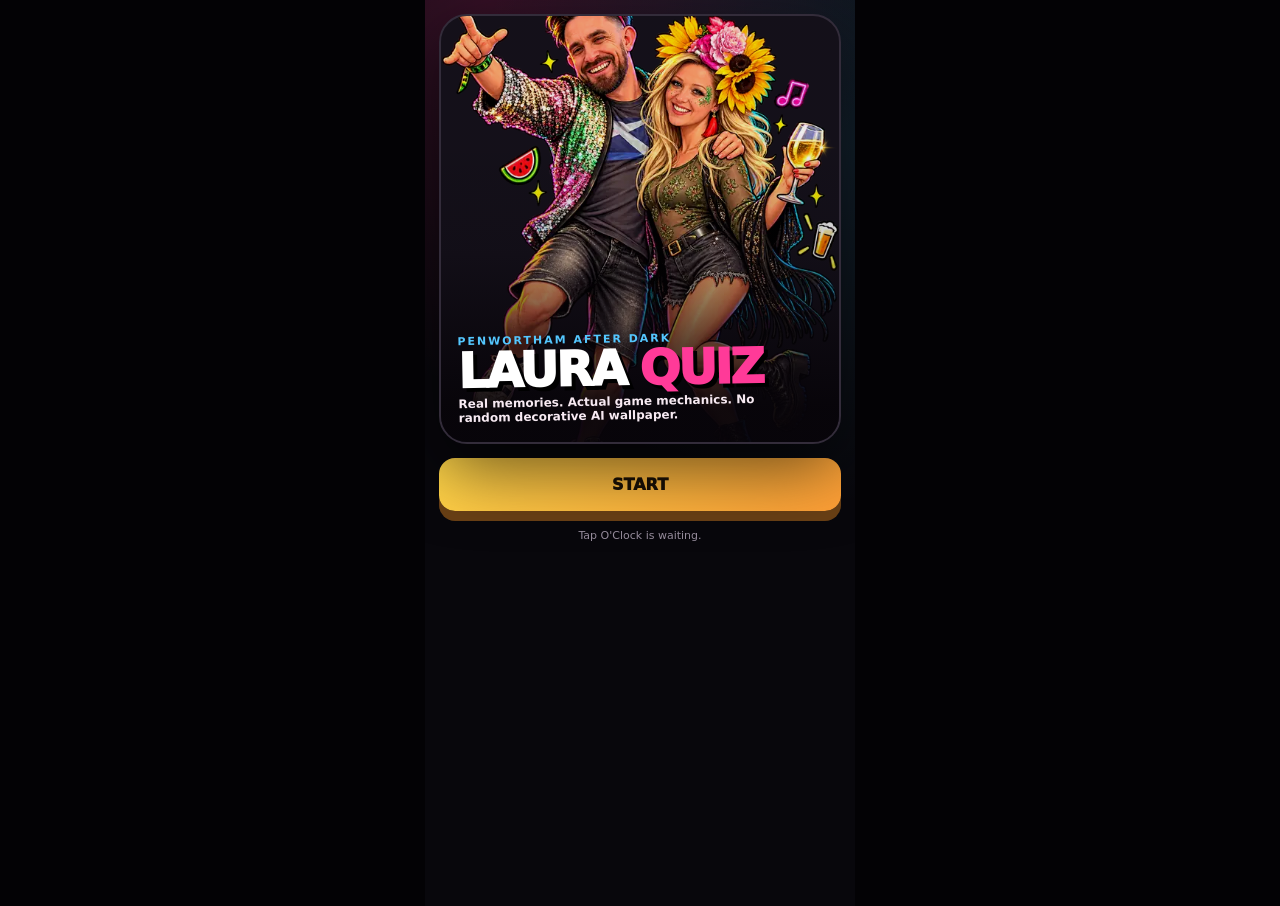
==== index.html @ 5aba4c21 "Shuffle quiz answers and align art with question content" ====
<!doctype html>
<html lang="en">
<head>
<meta charset="utf-8">
<meta name="viewport" content="width=device-width,initial-scale=1,viewport-fit=cover">
<meta name="theme-color" content="#09080d">
<title>Penwortham After Dark — Rick & Laura</title>
<script src="v5-assets.js"></script>
<script src="v7-assets.js"></script>
<script src="v8-curated.js"></script>
<style>
:root{
 --bg:#08070c;--panel:#121017;--paper:#f7e9c5;--ink:#17110f;--pink:#ff3a98;--blue:#54c7ff;
 --yellow:#ffd548;--green:#50dc7d;--purple:#9b5cff;--cream:#fff4db;--line:#342b3b;
}
*{box-sizing:border-box}html,body{margin:0;min-height:100%;background:#030205;color:white;font-family:Inter,system-ui,-apple-system,Segoe UI,Arial,sans-serif}
button,input{font:inherit}.app{width:min(100%,430px);min-height:100dvh;margin:auto;position:relative;overflow:hidden;background:
radial-gradient(circle at 15% 0,rgba(255,58,152,.18),transparent 24rem),
radial-gradient(circle at 95% 15%,rgba(84,199,255,.13),transparent 23rem),#08070c;
padding:max(14px,env(safe-area-inset-top)) 14px max(22px,env(safe-area-inset-bottom))}
.screen{display:none;min-height:calc(100dvh - 30px)}.screen.on{display:flex;flex-direction:column}
.hero{position:relative;height:430px;border-radius:28px;overflow:hidden;border:2px solid #332c3a;background:#15111b;box-shadow:0 24px 70px #0009}
.hero img{position:absolute;width:100%;height:100%;object-fit:cover;filter:saturate(1.07) contrast(1.03)}
.hero:after{content:"";position:absolute;inset:0;background:linear-gradient(180deg,rgba(0,0,0,.06) 30%,rgba(7,4,9,.2) 55%,rgba(7,4,9,.96) 92%)}
.brand{position:absolute;z-index:2;left:17px;right:17px;bottom:20px;transform:rotate(-1deg)}
.brand .small{font-weight:900;letter-spacing:.18em;font-size:11px;color:var(--blue)}
.brand h1{margin:4px 0 6px;font-size:48px;line-height:.82;letter-spacing:-.05em;text-transform:uppercase;font-weight:1000;text-shadow:4px 4px 0 #000}
.brand h1 span{color:var(--pink)}.brand p{margin:0;max-width:310px;font-weight:800;font-size:12px;color:#f7eaf2}
.primary{margin-top:14px;border:0;border-radius:16px;padding:17px 18px;background:linear-gradient(135deg,var(--yellow),#ff9f36);font-weight:1000;text-transform:uppercase;box-shadow:0 10px 0 #6a4015;color:#1a1005}
.note{text-align:center;color:#978d9d;font-size:11px;margin:18px 8px 0}
.top{display:grid;grid-template-columns:auto 1fr auto;align-items:center;gap:10px;margin-bottom:12px}
.pill{border:1px solid #3b3142;background:#141119;border-radius:999px;padding:8px 10px;font-size:11px;font-weight:900}
.score{font-weight:1000;text-align:right}.progress{height:7px;background:#201a24;border-radius:99px;overflow:hidden;margin-bottom:13px}.progress i{display:block;height:100%;background:linear-gradient(90deg,var(--pink),var(--blue));width:0;transition:.3s}
.scene{height:190px;border:2px solid #30283a;border-radius:22px;overflow:hidden;background:#15121a;box-shadow:0 17px 40px #0006}
.scene img{width:100%;height:100%;object-fit:cover;display:block}.paper{position:relative;background:var(--paper);color:var(--ink);border-radius:10px;padding:19px 17px 20px;margin:13px 4px 17px;box-shadow:6px 7px 0 #6d4e28,0 16px 35px #0007;transform:rotate(-.3deg)}
.paper:before{content:"";position:absolute;top:-8px;left:26px;width:54px;height:16px;background:#d9c38b;opacity:.9;transform:rotate(-6deg)}
.cat{font-size:13px;font-weight:1000;color:#c81e73;text-transform:uppercase;letter-spacing:.06em}.paper h2{font-size:22px;line-height:1.15;margin:7px 0 0;letter-spacing:-.02em}
.answers{display:grid;grid-template-columns:1fr 1fr;gap:9px}.answer{min-height:78px;border:2px solid #332b3b;border-radius:15px;background:#15111a;color:white;padding:11px;text-align:left;font-weight:850;line-height:1.18;box-shadow:0 8px 18px #0005}
.answer:active{transform:translateY(2px)}.answer.good{background:#123520;border-color:#58e88d}.answer.bad{background:#3d151f;border-color:#ff5e79}.feedback{display:none;margin-top:12px;border-radius:15px;padding:13px 14px;background:#14121a;border:2px solid #3c3342}.feedback.on{display:block}.feedback strong{font-size:22px;display:block}.feedback p{margin:5px 0 0;color:#d9d1dc;font-size:12px;line-height:1.4}
.next{display:none;margin-top:10px;border:0;border-radius:14px;padding:15px;background:var(--pink);color:#240012;font-weight:1000}.next.on{display:block}
.miniHead{text-align:center;margin:5px 0 12px}.miniHead .eyebrow{font-size:11px;color:var(--blue);font-weight:1000;letter-spacing:.13em}.miniHead h2{font-size:40px;line-height:.9;margin:5px 0 6px;text-transform:uppercase}.miniHead p{margin:0 auto;max-width:330px;font-size:12px;color:#c9bfcc}
.pub{position:relative;flex:1;min-height:610px;border:2px solid #302839;border-radius:24px;overflow:hidden;background:
linear-gradient(180deg,rgba(42,22,17,.2),rgba(6,5,8,.9)),radial-gradient(circle at 50% 15%,#754a24,#1a1011 48%,#08070b 80%);box-shadow:0 22px 60px #0009}
.pubArt{position:absolute;inset:0;width:100%;height:100%;object-fit:cover;opacity:.26;filter:blur(.5px) saturate(.8)}
.tapRig{position:absolute;left:20px;right:20px;top:25px;height:90px}.tapBody{position:absolute;left:calc(50% - 56px);top:0;width:112px;height:46px;border-radius:18px 18px 8px 8px;background:linear-gradient(#d7d0bf,#7c766d);box-shadow:inset 0 5px 8px #fff7,0 7px 16px #0006}.nozzle{position:absolute;left:calc(50% - 8px);top:38px;width:16px;height:55px;background:linear-gradient(90deg,#4f4b48,#b8b2aa,#4d4945);border-radius:4px}.stream{position:absolute;left:50%;top:90px;width:8px;height:0;background:linear-gradient(90deg,#f4d455,#fff2a6,#d49b24);transform:translateX(-50%);border-radius:8px;opacity:0;box-shadow:0 0 12px #ffc94caa;transition:width .08s}
.glassWrap{position:absolute;left:50%;top:150px;transform:translateX(-50%);width:190px;height:310px;filter:drop-shadow(0 20px 16px #0009)}.glass{position:absolute;inset:0 14px 0;border:4px solid #ffffffb8;border-top-width:3px;border-radius:18px 18px 35px 35px;overflow:hidden;background:linear-gradient(90deg,#ffffff08,#ffffff20 45%,#ffffff05);clip-path:polygon(3% 0,97% 0,87% 100%,13% 100%)}
.beer{position:absolute;left:0;right:0;bottom:0;height:0;background:linear-gradient(90deg,#d88911,#ffc536 50%,#d8870c);transition:height .08s linear}.beer:before{content:"";position:absolute;left:-20%;top:-8px;width:140%;height:18px;border-radius:50%;background:#ffd14b;animation:wave 1s linear infinite}.foam{position:absolute;left:0;right:0;bottom:0;height:0;background:linear-gradient(#fffef5,#f2e7c0);transition:height .12s;box-shadow:0 -4px 10px #fff8}
@keyframes wave{50%{transform:translateX(7px) scaleY(.7)}}.bubbles{position:absolute;inset:0;pointer-events:none;background-image:radial-gradient(circle,#fff9 0 1px,transparent 1.7px);background-size:17px 23px;opacity:.23;animation:rise 2s linear infinite}@keyframes rise{to{background-position:0 -46px}}
.target{position:absolute;left:17px;right:17px;bottom:31px;height:42px;border-top:3px dashed #84ff93;border-bottom:3px dashed #84ff93;opacity:.9}.targetLabel{position:absolute;right:18px;bottom:78px;background:#0c1b10;border:1px solid #74e68a;border-radius:9px;padding:5px 7px;font-size:9px;font-weight:1000}
.timer{position:absolute;top:14px;right:14px;border-radius:99px;background:#0b0910dd;border:2px solid white;padding:8px 11px;font-weight:1000;font-size:13px}.hud{position:absolute;left:16px;right:16px;bottom:16px;padding:13px;border-radius:18px;background:#0c0a10ea;border:1px solid #403547}
.meters{display:grid;grid-template-columns:1fr 1fr;gap:9px;margin-bottom:10px}.meter label{display:flex;justify-content:space-between;font-size:9px;font-weight:900;color:#bfb5c2}.bar{margin-top:4px;height:9px;border-radius:99px;background:#251f29;overflow:hidden}.bar i{height:100%;display:block;width:0;background:linear-gradient(90deg,var(--yellow),#ff9a2c)}
.pressureRow{display:grid;grid-template-columns:1fr 90px;gap:10px;align-items:center}.pressureRow input{width:100%;accent-color:var(--pink)}.hold{height:52px;border:0;border-radius:14px;background:var(--pink);font-weight:1000;color:#250012;box-shadow:0 6px 0 #8b1357;touch-action:none}.hold.down{transform:translateY(4px);box-shadow:0 2px 0 #8b1357}.miniResult{position:absolute;inset:0;background:#07060bdc;backdrop-filter:blur(5px);display:none;align-items:center;justify-content:center;padding:24px;z-index:20}.miniResult.on{display:flex}.resultCard{width:100%;border-radius:24px;background:#15121b;border:2px solid #413548;padding:24px;text-align:center;box-shadow:0 22px 70px #000}.resultCard .big{font-size:54px;font-weight:1000;color:var(--yellow);line-height:1}.resultCard h3{font-size:27px;margin:4px 0}.resultCard p{font-size:12px;color:#cbbfce;line-height:1.4}.resultCard button{width:100%;border:0;border-radius:14px;padding:15px;background:var(--green);font-weight:1000}
.end{align-items:center;justify-content:center;text-align:center}.endCard{width:100%;background:#15121a;border:2px solid #392e40;border-radius:25px;padding:27px 20px}.end img{width:190px;height:190px;object-fit:cover;border-radius:50%;border:5px solid var(--pink)}.end h2{font-size:38px;line-height:.95;margin:17px 0 7px}.end .finalScore{font-size:64px;font-weight:1000;color:var(--yellow)}

/* Mobile game layout: portrait works, landscape is the intended full game view. */
@media (orientation:landscape) and (max-height:600px){
  html,body{height:100%;overflow:hidden}
  .app{
    width:100%;
    max-width:1180px;
    height:100dvh;
    min-height:0;
    padding:max(8px,env(safe-area-inset-top)) max(12px,env(safe-area-inset-right)) max(8px,env(safe-area-inset-bottom)) max(12px,env(safe-area-inset-left));
    overflow:hidden;
  }
  .screen{min-height:0;height:100%}
  #home.on{
    display:grid;
    grid-template-columns:minmax(0,1.65fr) minmax(250px,.75fr);
    grid-template-rows:1fr auto auto;
    gap:10px 14px;
    align-items:end;
  }
  #home .hero{grid-column:1;grid-row:1/4;height:100%;min-height:0}
  #home .hero img{object-fit:contain;background:#100d13}
  #home .primary{grid-column:2;grid-row:2;margin:0}
  #home .note{grid-column:2;grid-row:3;margin:4px 6px 2px}

  #quiz.on{
    display:grid;
    grid-template-columns:minmax(0,1.12fr) minmax(330px,.88fr);
    grid-template-rows:auto 7px auto 1fr auto auto;
    gap:7px 14px;
    align-content:stretch;
  }
  #quiz .top{grid-column:1/-1;grid-row:1;margin:0}
  #quiz .progress{grid-column:1/-1;grid-row:2;margin:0}
  #quiz .scene{
    grid-column:1;grid-row:3/7;
    height:auto;min-height:0;border-radius:18px;
    display:flex;align-items:center;justify-content:center;
  }
  #quiz .scene img{object-fit:contain;background:#100d13}
  #quiz .paper{grid-column:2;grid-row:3;margin:0;padding:13px 14px 14px}
  #quiz .paper h2{font-size:clamp(17px,3.2vh,22px)}
  #quiz .cat{font-size:10px}
  #quiz .answers{grid-column:2;grid-row:4;gap:7px;align-content:start}
  #quiz .answer{min-height:48px;padding:8px 9px;font-size:12px}
  #quiz .feedback{grid-column:2;grid-row:5;margin:0;padding:9px 11px}
  #quiz .feedback strong{font-size:17px}
  #quiz .feedback p{font-size:10px;margin-top:3px}
  #quiz .next{grid-column:2;grid-row:6;margin:0;padding:10px}

  #mini.on{
    display:grid;
    grid-template-columns:minmax(190px,.42fr) minmax(0,1.58fr);
    gap:12px;
    align-items:stretch;
  }
  #mini .miniHead{
    margin:0;padding:14px 10px;
    display:flex;flex-direction:column;justify-content:center;text-align:left;
  }
  #mini .miniHead h2{font-size:clamp(28px,8vh,42px)}
  #mini .miniHead p{margin:0;max-width:none}
  #mini .pub{min-height:0;height:100%;border-radius:18px}
  #mini .pubArt{object-fit:contain;background:#100d13;opacity:.34}
  #mini .tapRig{top:10px;transform:scale(.78);transform-origin:top center}
  #mini .glassWrap{top:84px;width:132px;height:218px}
  #mini .hud{left:12px;right:12px;bottom:10px;padding:9px}
  #mini .hold{height:42px}
  #mini .timer{top:10px;right:10px;padding:6px 9px}
  #mini .targetLabel{right:8px;bottom:52px}
  #mini .miniResult{padding:14px}
  #mini .resultCard{max-width:520px;padding:16px}
  #mini .resultCard .big{font-size:42px}

  #end.on{padding:8px}
  #end .endCard{
    max-width:760px;margin:auto;
    display:grid;
    grid-template-columns:150px 1fr;
    grid-template-rows:auto auto auto auto;
    column-gap:22px;
    align-items:center;text-align:left;padding:18px 22px;
  }
  #end img{grid-column:1;grid-row:1/5;width:140px;height:140px;margin:auto}
  #end .small,#end h2,#end .finalScore,#end .note,#end .primary{grid-column:2}
  #end h2{font-size:30px;margin:5px 0}
  #end .finalScore{font-size:48px}
  #end .note{text-align:left;margin:2px 0 4px}
  #end .primary{margin-top:6px}
}
@media (orientation:portrait){
  .hero img,.scene img{object-fit:contain;background:#100d13}
}
.stream{
  background:linear-gradient(90deg,rgba(255,255,255,.16),#f4c334 18%,#ffe98a 48%,#d58b12 80%,rgba(255,255,255,.12));
  box-shadow:0 0 10px #ffc94c88,0 0 22px #ffc94c55;
  animation:pourWobble .18s ease-in-out infinite alternate;
  transform-origin:top center;
}
@keyframes pourWobble{
  from{transform:translateX(-50%) skewX(-1.4deg) scaleX(.88)}
  to{transform:translateX(-50%) skewX(1.4deg) scaleX(1.08)}
}

</style>
</head>
<body>
<div class="app">
<section id="home" class="screen on">
 <div class="hero"><img id="heroImg"><div class="brand"><div class="small">PENWORTHAM AFTER DARK</div><h1>LAURA <span>QUIZ</span></h1><p>Real memories. Actual game mechanics. No random decorative AI wallpaper.</p></div></div>
 <button class="primary" id="startBtn">Start</button>
 <div class="note">Tap O'Clock is waiting.</div>
</section>

<section id="quiz" class="screen">
 <div class="top"><span class="pill" id="qCount">1 / 5</span><div></div><span class="score" id="score">0</span></div>
 <div class="progress"><i id="progress"></i></div>
 <div class="scene"><img id="sceneImg"></div>
 <div class="paper"><div class="cat" id="cat"></div><h2 id="question"></h2></div>
 <div class="answers" id="answers"></div>
 <div class="feedback" id="feedback"><strong id="feedbackTitle"></strong><p id="feedbackText"></p></div>
 <button class="next" id="nextBtn">Next</button>
</section>

<section id="mini" class="screen">
 <div class="miniHead"><div class="eyebrow">TAP O'CLOCK</div><h2>Pour Pressure</h2><p>Set the pressure, then hold the tap. Hit the green zone without serving Dad a pint of foam.</p></div>
 <div class="pub">
  <img class="pubArt" id="pubArt">
  <div class="timer" id="timer">10.0</div>
  <div class="tapRig"><div class="tapBody"></div><div class="nozzle"></div><div class="stream" id="stream"></div></div>
  <div class="glassWrap">
   <div class="glass"><div class="target"></div><div class="beer" id="beer"><div class="bubbles"></div></div><div class="foam" id="foam"></div></div>
   <div class="targetLabel">PERFECT PINT</div>
  </div>
  <div class="hud">
   <div class="meters">
    <div class="meter"><label><span>BEER</span><span id="beerPct">0%</span></label><div class="bar"><i id="beerBar"></i></div></div>
    <div class="meter"><label><span>FOAM</span><span id="foamPct">0%</span></label><div class="bar"><i id="foamBar"></i></div></div>
   </div>
   <div class="pressureRow"><input id="pressure" type="range" min="20" max="100" value="58"><button class="hold" id="holdBtn">HOLD</button></div>
  </div>
  <div class="miniResult" id="miniResult"><div class="resultCard"><div class="big" id="miniScore">0</div><h3 id="miniTitle">Result</h3><p id="miniText"></p><button id="miniContinue">Back to the quiz</button></div></div>
 </div>
</section>

<section id="end" class="screen end">
 <div class="endCard"><img id="endImg"><div class="small">ROUND COMPLETE</div><h2>You survived Penwortham.</h2><div class="finalScore" id="finalScore">0</div><p class="note">Questions, bad decisions and Tap O'Clock.</p><button class="primary" id="again">Play again</button></div>
</section>
</div>
<script>
const A=window.V5_ASSETS||{}, B=window.V7_ASSETS||{}, BANK=window.V8_CURATED||[];
const fallback=A.couple_art||B.home_art||A.laura||A.dad||"";
const chosenIds=["v8u01","v8u03","v8u05","v8u08","v8u10","v8m01","v8m03","v8t01","v8t03","v8t06","v8f01","v8r01"];
const questions=chosenIds.map(id=>BANK.find(q=>q.id===id)).filter(Boolean);
let qi=0, score=0, locked=false, miniDone=false;
const $=id=>document.getElementById(id);
$("heroImg").src=A.couple_art||B.home_art||fallback;
$("endImg").src=A.couple_art||fallback;
$("pubArt").src=A.dad||A.denise||B.cat_food||fallback;
function show(id){document.querySelectorAll(".screen").forEach(x=>x.classList.remove("on"));$(id).classList.add("on")}
function artFor(q){
 if(q.scene==="fats") return A.fats_solo||A.fats||B.cat_fats||fallback;
 if(q.scene==="tap") return A.dad||A.denise||B.cat_food||fallback;
 if(q.scene==="festival"||q.scene==="m6") return B.cat_travel||A.couple_fest||fallback;
 if(q.cat==="MUSIC") return B.cat_music||A.couple_art||fallback;
 if(q.cat==="FOOD + DRINK") return B.cat_food||A.couple_art||fallback;
 if(q.cat==="TRAVEL") return B.cat_travel||A.couple_fest||fallback;
 if(q.cat==="WEIRD SHIT") return B.cat_random||B.cat_animals||fallback;
 if(q.cat==="HISTORY") return B.cat_history||B.cat_random||fallback;
 if(q.cat==="ANIMALS") return B.cat_animals||fallback;
 return B.q_us_scene||A.couple_art||A.couple_real||fallback;
}
function renderQuestion(){
 const q=questions[qi]; locked=false;
 $("qCount").textContent=(qi+1)+" / "+questions.length;
 $("score").textContent=score;
 $("progress").style.width=((qi/questions.length)*100)+"%";
 $("sceneImg").src=artFor(q);
 $("cat").textContent=q.cat;
 $("question").textContent=q.q;
 $("feedback").classList.remove("on"); $("nextBtn").classList.remove("on");
 const box=$("answers"); box.innerHTML="";
 const choices=q.o.map((label,i)=>({label,correct:i===q.a})).sort(()=>Math.random()-.5);
 choices.forEach(choice=>{
   const b=document.createElement("button"); b.className="answer"; b.textContent=choice.label;
   b.dataset.correct=choice.correct?"1":"0";
   b.onclick=()=>answer(b,q); box.appendChild(b);
 });
}
function answer(button,q){
 if(locked)return; locked=true;
 const ok=button.dataset.correct==="1";
 [...$("answers").children].forEach(b=>{
   if(b.dataset.correct==="1") b.classList.add("good");
   else if(b===button&&!ok) b.classList.add("bad");
 });
 if(ok) score+=1000;
 $("score").textContent=score;
 $("feedbackTitle").textContent=ok?"YES.":"ABSOLUTELY NOT.";
 $("feedbackText").textContent=q.r;
 $("feedback").classList.add("on"); $("nextBtn").classList.add("on");
}
$("nextBtn").onclick=()=>{
 if(qi===2&&!miniDone){show("mini");startPour();return}
 qi++; if(qi>=questions.length){finish();return} renderQuestion();
};
$("startBtn").onclick=()=>{qi=0;score=0;miniDone=false;show("quiz");renderQuestion()};
$("again").onclick=()=>show("home");
function finish(){ $("finalScore").textContent=score.toLocaleString(); show("end") }

let pouring=false, running=false, beer=0, foam=0, left=10, last=0, raf=0;
function startPour(){
 beer=0;foam=0;left=10;pouring=false;running=true;last=performance.now();
 $("miniResult").classList.remove("on"); updatePourUI();
 raf=requestAnimationFrame(tick);
}
function tick(t){
 if(!running)return;
 const dt=Math.min(.05,(t-last)/1000); last=t; left-=dt;
 if(pouring&&left>0){
  const p=+$("pressure").value/100;
  const flow=.10+.22*p;
  beer=Math.min(.98,beer+flow*dt);
  const foamRate=Math.max(0,p-.54)*.12 + (beer>.82?p*.018:0);
  foam=Math.min(.28,foam+foamRate*dt);
  beer=Math.max(0,beer-foamRate*dt*.18);
 }
 foam=Math.max(0,foam-dt*.004);
 updatePourUI();
 if(left<=0||beer+foam>=.985){endPour();return}
 raf=requestAnimationFrame(tick);
}
function updatePourUI(){
 const p=+$("pressure").value/100;
 $("timer").textContent=Math.max(0,left).toFixed(1);
 $("beer").style.height=(beer*100)+"%";
 $("foam").style.bottom=(beer*100)+"%"; $("foam").style.height=(foam*100)+"%";
 $("beerPct").textContent=Math.round(beer*100)+"%"; $("foamPct").textContent=Math.round(foam*100)+"%";
 $("beerBar").style.width=(beer*100)+"%"; $("foamBar").style.width=Math.min(100,foam*400)+"%";
 $("stream").style.opacity=pouring?1:0; $("stream").style.height=pouring?"165px":"0";
 $("stream").style.width=(4+p*9)+"px";
}
function press(on){
 pouring=on&&running; $("holdBtn").classList.toggle("down",pouring); updatePourUI();
}
["pointerdown","touchstart"].forEach(e=>$("holdBtn").addEventListener(e,ev=>{ev.preventDefault();press(true)},{passive:false}));
["pointerup","pointercancel","pointerleave","touchend"].forEach(e=>$("holdBtn").addEventListener(e,()=>press(false)));
function endPour(){
 running=false; pouring=false; cancelAnimationFrame(raf); updatePourUI();
 const total=beer+foam, fillErr=Math.abs(total-.93), idealFoam=.10, foamErr=Math.abs(foam-idealFoam);
 let pts=Math.max(0,Math.round(1500-(fillErr*5000)-(foamErr*3500)));
 if(total<.78) pts=Math.min(pts,450);
 score+=pts; miniDone=true;
 $("miniScore").textContent=pts.toLocaleString();
 $("miniTitle").textContent=pts>=1200?"PUB LANDLORD MATERIAL":pts>=750?"DECENT PINT":"DENISE HAS SEEN ENOUGH";
 $("miniText").textContent="Beer "+Math.round(beer*100)+"% · Foam "+Math.round(foam*100)+"%. The sweet spot is a full pint with a controlled head, not a glass of beige bathwater.";
 $("miniResult").classList.add("on");
}
$("miniContinue").onclick=()=>{qi++;show("quiz");renderQuestion()};
</script>
</body></html>
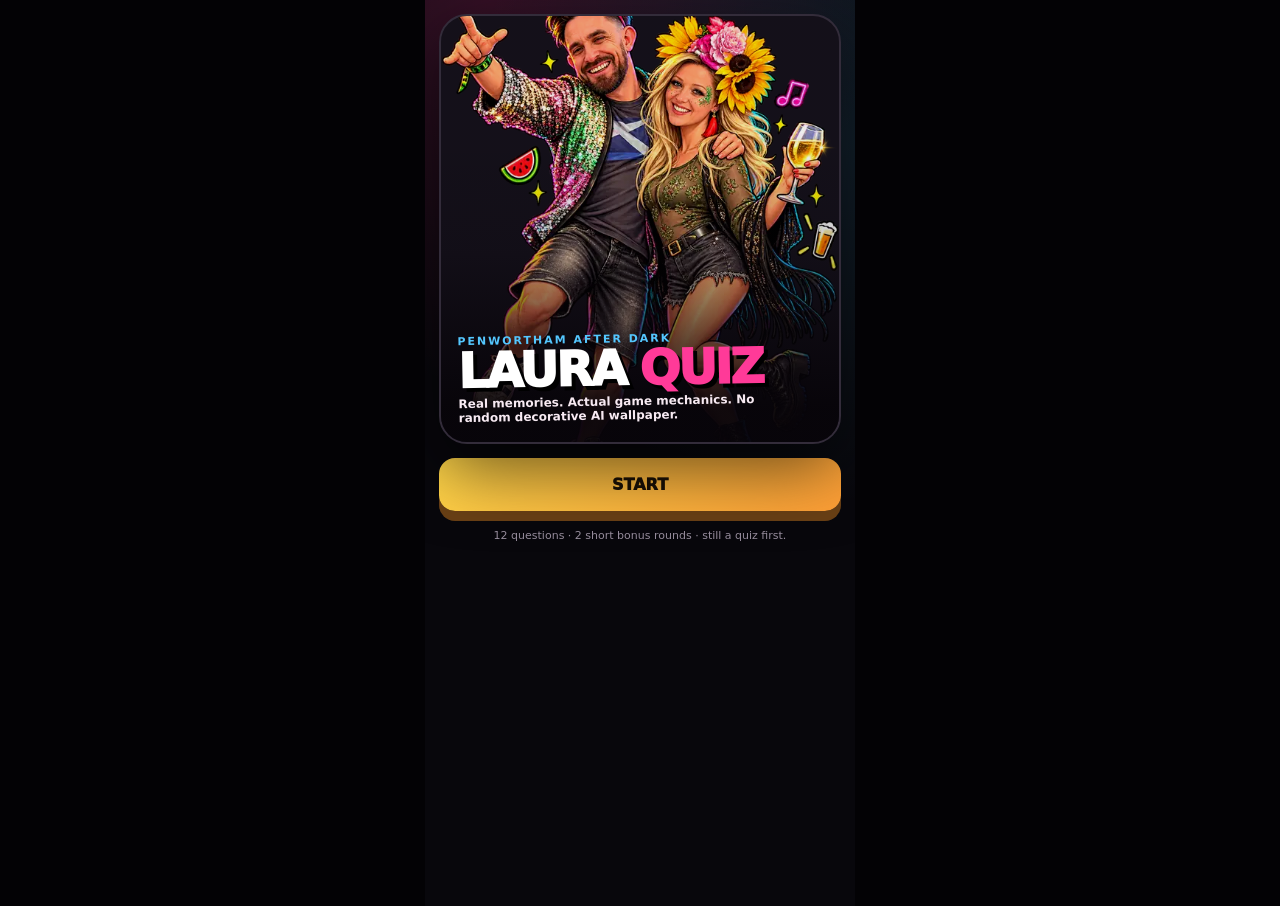
==== commit 95cb4853: "Add transcript-backed Twatting About bonus memory game" ====
--- a/index.html
+++ b/index.html
@@ -46,10 +46,10 @@
 .glassWrap{position:absolute;left:50%;top:150px;transform:translateX(-50%);width:190px;height:310px;filter:drop-shadow(0 20px 16px #0009)}.glass{position:absolute;inset:0 14px 0;border:4px solid #ffffffb8;border-top-width:3px;border-radius:18px 18px 35px 35px;overflow:hidden;background:linear-gradient(90deg,#ffffff08,#ffffff20 45%,#ffffff05);clip-path:polygon(3% 0,97% 0,87% 100%,13% 100%)}
 .beer{position:absolute;left:0;right:0;bottom:0;height:0;background:linear-gradient(90deg,#d88911,#ffc536 50%,#d8870c);transition:height .08s linear}.beer:before{content:"";position:absolute;left:-20%;top:-8px;width:140%;height:18px;border-radius:50%;background:#ffd14b;animation:wave 1s linear infinite}.foam{position:absolute;left:0;right:0;bottom:0;height:0;background:linear-gradient(#fffef5,#f2e7c0);transition:height .12s;box-shadow:0 -4px 10px #fff8}
 @keyframes wave{50%{transform:translateX(7px) scaleY(.7)}}.bubbles{position:absolute;inset:0;pointer-events:none;background-image:radial-gradient(circle,#fff9 0 1px,transparent 1.7px);background-size:17px 23px;opacity:.23;animation:rise 2s linear infinite}@keyframes rise{to{background-position:0 -46px}}
-.target{position:absolute;left:17px;right:17px;bottom:31px;height:42px;border-top:3px dashed #84ff93;border-bottom:3px dashed #84ff93;opacity:.9}.targetLabel{position:absolute;right:18px;bottom:78px;background:#0c1b10;border:1px solid #74e68a;border-radius:9px;padding:5px 7px;font-size:9px;font-weight:1000}
+.target{position:absolute;z-index:5;left:10px;right:10px;top:7%;height:9%;border-top:3px dashed #84ff93;border-bottom:3px dashed #84ff93;background:rgba(80,220,125,.08);opacity:1}.targetLabel{position:absolute;z-index:7;right:18px;top:4px;background:#0c1b10;border:1px solid #74e68a;border-radius:9px;padding:5px 7px;font-size:9px;font-weight:1000}
 .timer{position:absolute;top:14px;right:14px;border-radius:99px;background:#0b0910dd;border:2px solid white;padding:8px 11px;font-weight:1000;font-size:13px}.hud{position:absolute;left:16px;right:16px;bottom:16px;padding:13px;border-radius:18px;background:#0c0a10ea;border:1px solid #403547}
 .meters{display:grid;grid-template-columns:1fr 1fr;gap:9px;margin-bottom:10px}.meter label{display:flex;justify-content:space-between;font-size:9px;font-weight:900;color:#bfb5c2}.bar{margin-top:4px;height:9px;border-radius:99px;background:#251f29;overflow:hidden}.bar i{height:100%;display:block;width:0;background:linear-gradient(90deg,var(--yellow),#ff9a2c)}
-.pressureRow{display:grid;grid-template-columns:1fr 90px;gap:10px;align-items:center}.pressureRow input{width:100%;accent-color:var(--pink)}.hold{height:52px;border:0;border-radius:14px;background:var(--pink);font-weight:1000;color:#250012;box-shadow:0 6px 0 #8b1357;touch-action:none}.hold.down{transform:translateY(4px);box-shadow:0 2px 0 #8b1357}.miniResult{position:absolute;inset:0;background:#07060bdc;backdrop-filter:blur(5px);display:none;align-items:center;justify-content:center;padding:24px;z-index:20}.miniResult.on{display:flex}.resultCard{width:100%;border-radius:24px;background:#15121b;border:2px solid #413548;padding:24px;text-align:center;box-shadow:0 22px 70px #000}.resultCard .big{font-size:54px;font-weight:1000;color:var(--yellow);line-height:1}.resultCard h3{font-size:27px;margin:4px 0}.resultCard p{font-size:12px;color:#cbbfce;line-height:1.4}.resultCard button{width:100%;border:0;border-radius:14px;padding:15px;background:var(--green);font-weight:1000}
+.pressureRow{display:grid;grid-template-columns:1fr 128px;gap:10px;align-items:center}.pressureRow.single{grid-template-columns:1fr 138px}.pourInstruction{font-size:9px;line-height:1.25;font-weight:1000;color:#e8dfea;letter-spacing:.03em}.hold{height:52px;border:0;border-radius:14px;background:var(--pink);font-weight:1000;color:#250012;box-shadow:0 6px 0 #8b1357;touch-action:none}.hold.down{transform:translateY(4px);box-shadow:0 2px 0 #8b1357}.miniResult{position:absolute;inset:0;background:#07060bdc;backdrop-filter:blur(5px);display:none;align-items:center;justify-content:center;padding:24px;z-index:20}.miniResult.on{display:flex}.resultCard{width:100%;border-radius:24px;background:#15121b;border:2px solid #413548;padding:24px;text-align:center;box-shadow:0 22px 70px #000}.resultCard .big{font-size:54px;font-weight:1000;color:var(--yellow);line-height:1}.resultCard h3{font-size:27px;margin:4px 0}.resultCard p{font-size:12px;color:#cbbfce;line-height:1.4}.resultCard button{width:100%;border:0;border-radius:14px;padding:15px;background:var(--green);font-weight:1000}
 .end{align-items:center;justify-content:center;text-align:center}.endCard{width:100%;background:#15121a;border:2px solid #392e40;border-radius:25px;padding:27px 20px}.end img{width:190px;height:190px;object-fit:cover;border-radius:50%;border:5px solid var(--pink)}.end h2{font-size:38px;line-height:.95;margin:17px 0 7px}.end .finalScore{font-size:64px;font-weight:1000;color:var(--yellow)}
 
 /* Mobile game layout: portrait works, landscape is the intended full game view. */
@@ -155,6 +155,41 @@
   to{transform:translateX(-50%) skewX(1.4deg) scaleX(1.08)}
 }
 
+
+/* M6 survival microgame */
+.roadGame{position:relative;flex:1;min-height:610px;border:2px solid #302839;border-radius:24px;overflow:hidden;background:#101116;box-shadow:0 22px 60px #0009}.roadArt{position:absolute;inset:0;width:100%;height:100%;object-fit:cover;opacity:.18;filter:saturate(.75) contrast(1.15)}.roadSurface{position:absolute;inset:0;background:linear-gradient(90deg,transparent 32.7%,rgba(255,255,255,.25) 32.9%,rgba(255,255,255,.25) 33.4%,transparent 33.6%,transparent 66%,rgba(255,255,255,.25) 66.2%,rgba(255,255,255,.25) 66.7%,transparent 66.9%),repeating-linear-gradient(180deg,#202228 0 38px,#181a1f 38px 76px)}.roadSurface:after{content:"";position:absolute;inset:0;background:linear-gradient(90deg,#08090c 0 8%,transparent 8% 92%,#08090c 92% 100%);box-shadow:inset 0 0 55px #000}.m6Hud{position:absolute;z-index:6;left:12px;right:12px;top:10px;display:flex;justify-content:space-between;gap:8px;pointer-events:none}.m6Badge{background:#08090ddc;border:1px solid #6d6472;border-radius:999px;padding:7px 10px;font-size:11px;font-weight:1000}.m6Car,.trafficCar{position:absolute;z-index:4;left:50%;transform:translateX(-50%);border-radius:14px 14px 10px 10px;border:2px solid #ffffff9c;box-shadow:0 8px 20px #0009}.m6Car{bottom:82px;width:54px;height:78px;background:linear-gradient(180deg,#ff3a98 0 62%,#94145a 62% 100%);transition:left .12s cubic-bezier(.2,.8,.2,1)}.m6Car:before,.trafficCar:before{content:"";position:absolute;left:8px;right:8px;top:9px;height:22px;border-radius:8px 8px 4px 4px;background:linear-gradient(#bfe7ff,#39546a)}.m6Car:after,.trafficCar:after{content:"";position:absolute;left:7px;right:7px;bottom:8px;height:9px;border-radius:99px;background:#141414;box-shadow:0 -33px 0 #141414}.trafficCar{top:-90px;width:50px;height:72px;background:linear-gradient(180deg,#ffd548 0 62%,#9d7611 62% 100%)}.m6Controls{position:absolute;z-index:8;left:12px;right:12px;bottom:12px;display:grid;grid-template-columns:1fr 1fr;gap:10px}.m6Controls button{height:54px;border:0;border-radius:15px;background:#111017e8;color:#fff;border:2px solid #6e6475;font-weight:1000;letter-spacing:.08em;touch-action:manipulation}.m6Controls button:active{transform:translateY(2px);background:#241a29}.roadGame.crash{animation:roadCrash .22s linear 1}@keyframes roadCrash{25%{transform:translateX(-7px)}50%{transform:translateX(7px)}75%{transform:translateX(-4px)}}
+@media (orientation:landscape) and (max-height:600px){#m6game.on{display:grid;grid-template-columns:minmax(190px,.42fr) minmax(0,1.58fr);gap:12px;align-items:stretch}#m6game .miniHead{margin:0;padding:14px 10px;display:flex;flex-direction:column;justify-content:center;text-align:left}#m6game .miniHead h2{font-size:clamp(28px,8vh,42px)}#m6game .miniHead p{margin:0;max-width:none}#m6game .roadGame{min-height:0;height:100%;border-radius:18px}#m6game .m6Car{bottom:64px;width:44px;height:62px}#m6game .trafficCar{width:42px;height:58px}#m6game .m6Controls{bottom:8px}#m6game .m6Controls button{height:42px}}
+
+
+/* TWATTING ABOUT — one tactile, transcript-backed bonus round. */
+.twatStage{position:relative;flex:1;min-height:610px;border:2px solid #332a3b;border-radius:24px;overflow:hidden;background:
+ radial-gradient(circle at 18% 18%,rgba(255,213,72,.12),transparent 18rem),
+ linear-gradient(180deg,#2c2030 0 55%,#18131c 55% 100%);box-shadow:0 22px 60px #0009;touch-action:none;user-select:none}
+.twatStage:before{content:"";position:absolute;left:0;right:0;top:54%;height:10px;background:#624830;box-shadow:0 6px 0 #2b1d17,0 -160px 0 -5px rgba(255,255,255,.025)}
+.twatStage:after{content:"";position:absolute;left:18px;right:18px;top:88px;height:150px;border-radius:18px;background:
+ linear-gradient(90deg,rgba(255,255,255,.04),transparent 24%,rgba(255,255,255,.035) 24% 26%,transparent 26% 72%,rgba(255,255,255,.035) 72% 74%,transparent),
+ linear-gradient(#17121b,#100d13);border:1px solid #4a3a50;box-shadow:inset 0 0 30px #0009}
+.twatHud{position:absolute;z-index:12;left:12px;right:12px;top:10px;display:flex;justify-content:space-between;gap:10px;pointer-events:none}
+.twatBadge{background:#08090ddd;border:1px solid #76677c;border-radius:999px;padding:7px 10px;font-size:10px;font-weight:1000;letter-spacing:.06em;box-shadow:0 6px 16px #0008}
+.twatBag{position:absolute;z-index:7;left:50%;bottom:18px;width:145px;height:105px;transform:translateX(-50%);border-radius:18px 18px 28px 28px;background:linear-gradient(145deg,#d4a15b,#9c6932);border:3px solid #efd09a;box-shadow:inset 0 -15px 25px #6a401c88,0 18px 28px #0009;display:grid;place-items:center;text-align:center;color:#241305;font-size:12px;font-weight:1000;letter-spacing:.08em}
+.twatBag:before,.twatBag:after{content:"";position:absolute;top:-28px;width:48px;height:42px;border:7px solid #d7a965;border-bottom:0;border-radius:28px 28px 0 0}
+.twatBag:before{left:18px}.twatBag:after{right:18px}.twatBag.hot{animation:bagPulse .22s ease 1}
+@keyframes bagPulse{50%{transform:translateX(-50%) scale(1.07)}}
+.twatItem{position:absolute;z-index:9;width:76px;height:76px;border:0;background:transparent;padding:0;filter:drop-shadow(0 8px 8px #0008);touch-action:none;cursor:grab;transition:filter .15s}
+.twatItem svg{width:100%;height:100%;overflow:visible}.twatItem.dragging{z-index:30;cursor:grabbing;filter:drop-shadow(0 15px 14px #000b) brightness(1.08)}.twatItem.packed{pointer-events:none;transition:left .28s cubic-bezier(.2,.9,.25,1.2),top .28s cubic-bezier(.2,.9,.25,1.2),transform .28s,opacity .28s;opacity:0;transform:scale(.35) rotate(25deg)!important}.twatItem.wrong{animation:wrongWobble .28s linear 1}@keyframes wrongWobble{25%{transform:translateX(-8px) rotate(-7deg)}50%{transform:translateX(7px) rotate(6deg)}75%{transform:translateX(-4px) rotate(-3deg)}}
+.twatFlash{position:absolute;z-index:40;inset:0;background:rgba(6,5,8,.94);display:flex;flex-direction:column;align-items:center;justify-content:center;padding:28px;text-align:center;transition:opacity .25s}.twatFlash.hide{opacity:0;pointer-events:none}.twatFlash .remember{font-size:10px;font-weight:1000;letter-spacing:.16em;color:var(--blue);margin-bottom:12px}.chatBubble{position:relative;width:min(100%,330px);padding:18px 18px 16px;border-radius:18px 18px 6px 18px;background:#d9fdd3;color:#152214;text-align:left;box-shadow:0 16px 40px #0008;font-weight:750;line-height:1.5}.chatBubble b{font-weight:1000}.chatBubble small{display:block;margin-top:10px;color:#537052;font-weight:800}
+.twatToast{position:absolute;z-index:35;left:50%;top:58px;transform:translateX(-50%) translateY(-10px);opacity:0;pointer-events:none;background:#120d15ee;border:1px solid #685b70;border-radius:999px;padding:8px 12px;font-size:10px;font-weight:1000;white-space:nowrap;transition:.18s}.twatToast.on{opacity:1;transform:translateX(-50%) translateY(0)}
+.twatRoomLabel{position:absolute;z-index:4;left:18px;top:250px;color:#756b7a;font-size:9px;font-weight:1000;letter-spacing:.12em}
+@media (orientation:landscape) and (max-height:600px){
+ #twatgame.on{display:grid;grid-template-columns:minmax(190px,.42fr) minmax(0,1.58fr);gap:12px;align-items:stretch}
+ #twatgame .miniHead{margin:0;padding:14px 10px;display:flex;flex-direction:column;justify-content:center;text-align:left}
+ #twatgame .miniHead h2{font-size:clamp(28px,8vh,42px)}
+ #twatgame .miniHead p{margin:0;max-width:none}
+ #twatgame .twatStage{min-height:0;height:100%;border-radius:18px}
+ #twatgame .twatItem{width:62px;height:62px}
+ #twatgame .twatBag{width:120px;height:82px;bottom:10px}
+}
+
 </style>
 </head>
 <body>
@@ -162,7 +197,7 @@
 <section id="home" class="screen on">
  <div class="hero"><img id="heroImg"><div class="brand"><div class="small">PENWORTHAM AFTER DARK</div><h1>LAURA <span>QUIZ</span></h1><p>Real memories. Actual game mechanics. No random decorative AI wallpaper.</p></div></div>
  <button class="primary" id="startBtn">Start</button>
- <div class="note">Tap O'Clock is waiting.</div>
+ <div class="note">12 questions · 2 short bonus rounds · still a quiz first.</div>
 </section>
 
 <section id="quiz" class="screen">
@@ -176,36 +211,58 @@
 </section>
 
 <section id="mini" class="screen">
- <div class="miniHead"><div class="eyebrow">TAP O'CLOCK</div><h2>Pour Pressure</h2><p>Set the pressure, then hold the tap. Hit the green zone without serving Dad a pint of foam.</p></div>
+ <div class="miniHead"><div class="eyebrow">TAP O'CLOCK</div><h2>Stop The Pour</h2><p>Hold POUR to fill the pint. Release when the beer reaches the green line. That's it.</p></div>
  <div class="pub">
   <img class="pubArt" id="pubArt">
   <div class="timer" id="timer">10.0</div>
   <div class="tapRig"><div class="tapBody"></div><div class="nozzle"></div><div class="stream" id="stream"></div></div>
   <div class="glassWrap">
    <div class="glass"><div class="target"></div><div class="beer" id="beer"><div class="bubbles"></div></div><div class="foam" id="foam"></div></div>
-   <div class="targetLabel">PERFECT PINT</div>
+   <div class="targetLabel">RELEASE HERE</div>
   </div>
   <div class="hud">
    <div class="meters">
     <div class="meter"><label><span>BEER</span><span id="beerPct">0%</span></label><div class="bar"><i id="beerBar"></i></div></div>
     <div class="meter"><label><span>FOAM</span><span id="foamPct">0%</span></label><div class="bar"><i id="foamBar"></i></div></div>
    </div>
-   <div class="pressureRow"><input id="pressure" type="range" min="20" max="100" value="58"><button class="hold" id="holdBtn">HOLD</button></div>
+   <div class="pressureRow single"><div class="pourInstruction">HOLD → WATCH THE LEVEL → RELEASE IN GREEN</div><button class="hold" id="holdBtn">HOLD TO POUR</button></div>
   </div>
   <div class="miniResult" id="miniResult"><div class="resultCard"><div class="big" id="miniScore">0</div><h3 id="miniTitle">Result</h3><p id="miniText"></p><button id="miniContinue">Back to the quiz</button></div></div>
  </div>
 </section>
 
+
+
+<section id="twatgame" class="screen">
+ <div class="miniHead">
+  <div class="eyebrow">BONUS MEMORY ROUND</div>
+  <h2>Twatting About</h2>
+  <p>Actual 3 September WhatsApp list. Memorise it, then drag the four real items into the tote. No word-buttons pretending to be a game.</p>
+ </div>
+ <div class="twatStage" id="twatStage">
+  <div class="twatHud"><div class="twatBadge"><span id="twatTime">15.0</span> MINNIE'S</div><div class="twatBadge" id="twatCount">0 / 4 PACKED</div></div>
+  <div class="twatRoomLabel">THE TWATTY ERRAND ZONE</div>
+  <div class="twatFlash" id="twatFlash">
+   <div class="remember">WHATSAPP FLASHBACK — REMEMBER THIS</div>
+   <div class="chatBubble"><b>We will need bags baybeh</b><br><br>Marigolds<br>Toilet roll<br>Wooden garden brush<br>… and a clean cup for water for my hydration batty clart needs<small>3 September 2026</small></div>
+  </div>
+  <div class="twatBag" id="twatBag">TWATTY<br>SHIT</div>
+  <div class="twatToast" id="twatToast"></div>
+  <div class="miniResult" id="twatResult"><div class="resultCard"><div class="big" id="twatScore">0</div><h3 id="twatTitle">Result</h3><p id="twatText"></p><button id="twatContinue">Back to the quiz</button></div></div>
+ </div>
+</section>
+
+<section id="m6game" class="screen"><div class="miniHead"><div class="eyebrow">M6 AFTER MIDNIGHT</div><h2>Get Home</h2><p>Ten seconds. Three lanes. The traffic gets faster. Try not to let the M6 become the third person in the relationship.</p></div><div class="roadGame" id="m6Road"><img class="roadArt" id="m6Art"><div class="roadSurface"></div><div class="m6Hud"><div class="m6Badge" id="m6Time">10.0</div><div class="m6Badge" id="m6Hits">0 HITS</div></div><div class="m6Car" id="m6Car"></div><div class="m6Controls"><button id="m6Left">LEFT</button><button id="m6Right">RIGHT</button></div><div class="miniResult" id="m6Result"><div class="resultCard"><div class="big" id="m6Score">0</div><h3 id="m6Title">Result</h3><p id="m6Text"></p><button id="m6Continue">Back to the quiz</button></div></div></div></section>
 <section id="end" class="screen end">
- <div class="endCard"><img id="endImg"><div class="small">ROUND COMPLETE</div><h2>You survived Penwortham.</h2><div class="finalScore" id="finalScore">0</div><p class="note">Questions, bad decisions and Tap O'Clock.</p><button class="primary" id="again">Play again</button></div>
+ <div class="endCard"><img id="endImg"><div class="small">ROUND COMPLETE</div><h2>You survived Penwortham.</h2><div class="finalScore" id="finalScore">0</div><p class="note">The quiz stays the main event. Bonus rounds just interrupt the dignity.</p><button class="primary" id="again">Play again</button></div>
 </section>
 </div>
 <script>
 const A=window.V5_ASSETS||{}, B=window.V7_ASSETS||{}, BANK=window.V8_CURATED||[];
 const fallback=A.couple_art||B.home_art||A.laura||A.dad||"";
-const chosenIds=["v8u01","v8u03","v8u05","v8u08","v8u10","v8m01","v8m03","v8t01","v8t03","v8t06","v8f01","v8r01"];
+const chosenIds=["v8u01","v8u03","v8u06","v8u08","v8u10","v8m01","v8m06","v8t01","v8t03","v8t06","v8f01","v8r01"];
 const questions=chosenIds.map(id=>BANK.find(q=>q.id===id)).filter(Boolean);
-let qi=0, score=0, locked=false, miniDone=false;
+let qi=0, score=0, locked=false, miniDone=false, m6Done=false, twatDone=false;
 const $=id=>document.getElementById(id);
 $("heroImg").src=A.couple_art||B.home_art||fallback;
 $("endImg").src=A.couple_art||fallback;
@@ -255,60 +312,252 @@
 }
 $("nextBtn").onclick=()=>{
  if(qi===2&&!miniDone){show("mini");startPour();return}
+ if(qi===6&&!twatDone){show("twatgame");startTwat();return}
  qi++; if(qi>=questions.length){finish();return} renderQuestion();
 };
-$("startBtn").onclick=()=>{qi=0;score=0;miniDone=false;show("quiz");renderQuestion()};
+$("startBtn").onclick=()=>{qi=0;score=0;miniDone=false;m6Done=false;twatDone=false;show("quiz");renderQuestion()};
 $("again").onclick=()=>show("home");
 function finish(){ $("finalScore").textContent=score.toLocaleString(); show("end") }
 
-let pouring=false, running=false, beer=0, foam=0, left=10, last=0, raf=0;
+let pouring=false, running=false, beer=0, foam=0, left=0, last=0, raf=0, pourStarted=false;
 function startPour(){
- beer=0;foam=0;left=10;pouring=false;running=true;last=performance.now();
- $("miniResult").classList.remove("on"); updatePourUI();
+ beer=0;foam=0;pouring=false;running=true;pourStarted=false;last=performance.now();
+ $("miniResult").classList.remove("on");
+ $("timer").textContent="READY";
+ $("holdBtn").textContent="HOLD TO POUR";
+ updatePourUI();
  raf=requestAnimationFrame(tick);
 }
 function tick(t){
  if(!running)return;
- const dt=Math.min(.05,(t-last)/1000); last=t; left-=dt;
- if(pouring&&left>0){
-  const p=+$("pressure").value/100;
-  const flow=.10+.22*p;
-  beer=Math.min(.98,beer+flow*dt);
-  const foamRate=Math.max(0,p-.54)*.12 + (beer>.82?p*.018:0);
-  foam=Math.min(.28,foam+foamRate*dt);
-  beer=Math.max(0,beer-foamRate*dt*.18);
+ const dt=Math.min(.05,(t-last)/1000); last=t;
+ if(pouring){
+   beer=Math.min(1.03,beer+dt*.235);
+   foam=Math.max(0,(beer-.885)*.55);
  }
- foam=Math.max(0,foam-dt*.004);
  updatePourUI();
- if(left<=0||beer+foam>=.985){endPour();return}
+ if(beer>=1.01){ endPour(true); return; }
  raf=requestAnimationFrame(tick);
 }
 function updatePourUI(){
- const p=+$("pressure").value/100;
- $("timer").textContent=Math.max(0,left).toFixed(1);
- $("beer").style.height=(beer*100)+"%";
- $("foam").style.bottom=(beer*100)+"%"; $("foam").style.height=(foam*100)+"%";
- $("beerPct").textContent=Math.round(beer*100)+"%"; $("foamPct").textContent=Math.round(foam*100)+"%";
- $("beerBar").style.width=(beer*100)+"%"; $("foamBar").style.width=Math.min(100,foam*400)+"%";
- $("stream").style.opacity=pouring?1:0; $("stream").style.height=pouring?"165px":"0";
- $("stream").style.width=(4+p*9)+"px";
-}
-function press(on){
- pouring=on&&running; $("holdBtn").classList.toggle("down",pouring); updatePourUI();
-}
-["pointerdown","touchstart"].forEach(e=>$("holdBtn").addEventListener(e,ev=>{ev.preventDefault();press(true)},{passive:false}));
-["pointerup","pointercancel","pointerleave","touchend"].forEach(e=>$("holdBtn").addEventListener(e,()=>press(false)));
-function endPour(){
+ $("beer").style.height=(Math.min(1,beer)*100)+"%";
+ $("foam").style.bottom=(Math.min(1,beer)*100)+"%";
+ $("foam").style.height=(Math.min(.09,foam)*100)+"%";
+ $("beerPct").textContent=Math.round(Math.min(1,beer)*100)+"%";
+ $("foamPct").textContent=Math.round(Math.min(.09,foam)*100)+"%";
+ $("beerBar").style.width=(Math.min(1,beer)*100)+"%";
+ $("foamBar").style.width=Math.min(100,foam*1000)+"%";
+ $("stream").style.opacity=pouring?1:0;
+ $("stream").style.height=pouring?"165px":"0";
+ $("stream").style.width="8px";
+}
+function beginPour(ev){
+ if(ev)ev.preventDefault();
+ if(!running||pourStarted)return;
+ pourStarted=true; pouring=true;
+ $("timer").textContent="POURING";
+ $("holdBtn").textContent="RELEASE AT THE LINE";
+ $("holdBtn").classList.add("down");
+}
+function releasePour(ev){
+ if(ev)ev.preventDefault();
+ if(!running||!pourStarted||!pouring)return;
+ pouring=false; $("holdBtn").classList.remove("down");
+ endPour(false);
+}
+$("holdBtn").addEventListener("pointerdown",beginPour);
+$("holdBtn").addEventListener("pointerup",releasePour);
+$("holdBtn").addEventListener("pointercancel",releasePour);
+$("holdBtn").addEventListener("pointerleave",e=>{if(pouring)releasePour(e)});
+function endPour(spilled=false){
+ if(!running)return;
  running=false; pouring=false; cancelAnimationFrame(raf); updatePourUI();
- const total=beer+foam, fillErr=Math.abs(total-.93), idealFoam=.10, foamErr=Math.abs(foam-idealFoam);
- let pts=Math.max(0,Math.round(1500-(fillErr*5000)-(foamErr*3500)));
- if(total<.78) pts=Math.min(pts,450);
+ const target=.91;
+ const err=Math.abs(beer-target);
+ let pts=Math.max(0,Math.round(1500-err*6500));
+ if(beer<.68)pts=Math.min(pts,250);
+ if(spilled||beer>=1)pts=Math.min(pts,150);
  score+=pts; miniDone=true;
  $("miniScore").textContent=pts.toLocaleString();
- $("miniTitle").textContent=pts>=1200?"PUB LANDLORD MATERIAL":pts>=750?"DECENT PINT":"DENISE HAS SEEN ENOUGH";
- $("miniText").textContent="Beer "+Math.round(beer*100)+"% · Foam "+Math.round(foam*100)+"%. The sweet spot is a full pint with a controlled head, not a glass of beige bathwater.";
+ $("miniTitle").textContent=spilled?"OVER THE TOP":pts>=1250?"BANG ON":pts>=750?"CLOSE ENOUGH":beer<target?"SHORT PINT":"BIT GENEROUS";
+ $("miniText").textContent="You served "+Math.round(Math.min(1.05,beer)*100)+"%. The green band is the only target: hold to pour, release when the surface reaches it.";
  $("miniResult").classList.add("on");
 }
+
 $("miniContinue").onclick=()=>{qi++;show("quiz");renderQuestion()};
+
+/* TWATTING ABOUT
+   Source: 3 Sep 2026 WhatsApp list:
+   Marigolds / toilet roll / wooden garden brush / clean cup.
+   Nearby decoys are also real transcript items, but NOT from that list. */
+const TWAT_THINGS=[
+ {id:"marigolds",label:"Marigolds",ok:true,x:8,y:31,r:-11,svg:`<svg viewBox="0 0 100 100" aria-hidden="true"><path d="M30 78c-8-3-12-12-9-21l8-25c2-5 8-6 11-2l4 8 3-20c1-5 8-5 9 0l1 19 5-18c1-5 8-4 8 1l-1 19 6-14c2-5 9-2 8 3l-6 29c-2 10-8 18-18 22z" fill="#ffd548" stroke="#5d4300" stroke-width="4"/><path d="M21 75l38 4-4 15-39-7z" fill="#54c7ff" stroke="#16364a" stroke-width="4"/></svg>`},
+ {id:"roll",label:"Toilet roll",ok:true,x:72,y:29,r:9,svg:`<svg viewBox="0 0 100 100" aria-hidden="true"><ellipse cx="49" cy="34" rx="27" ry="15" fill="#fff" stroke="#bbb" stroke-width="4"/><path d="M22 34v39c0 9 54 9 54 0V34" fill="#f8f7f3" stroke="#bbb" stroke-width="4"/><ellipse cx="49" cy="34" rx="10" ry="6" fill="#bda98c"/><path d="M76 47h12v36H62v-9h14z" fill="#fff" stroke="#bbb" stroke-width="3"/></svg>`},
+ {id:"brush",label:"Wooden garden brush",ok:true,x:10,y:58,r:8,svg:`<svg viewBox="0 0 100 100" aria-hidden="true"><rect x="47" y="4" width="9" height="69" rx="4" fill="#b87a3c" stroke="#5a351c" stroke-width="3" transform="rotate(7 51 38)"/><path d="M22 69h61l-7 17H28z" fill="#9b5cff" stroke="#3b1c68" stroke-width="4"/><path d="M29 86v9M39 86v9M50 86v9M61 86v9M72 86v9" stroke="#d5b9ff" stroke-width="4" stroke-linecap="round"/></svg>`},
+ {id:"cup",label:"Clean cup",ok:true,x:74,y:56,r:-8,svg:`<svg viewBox="0 0 100 100" aria-hidden="true"><path d="M23 24h50v48c0 14-50 14-50 0z" fill="#54c7ff" stroke="#14394f" stroke-width="4"/><path d="M73 36h12c15 0 15 25 0 25H73" fill="none" stroke="#14394f" stroke-width="6"/><path d="M31 37h34" stroke="#d9f4ff" stroke-width="4" stroke-linecap="round"/></svg>`},
+ {id:"milk",label:"Milk",ok:false,x:40,y:31,r:5,svg:`<svg viewBox="0 0 100 100" aria-hidden="true"><path d="M28 25h42l9 13v50H21V38z" fill="#f8f8f2" stroke="#68727b" stroke-width="4"/><path d="M28 25l11-12h25l6 12z" fill="#54c7ff" stroke="#25475b" stroke-width="4"/><path d="M37 50h27v20H37z" fill="#54c7ff"/><path d="M41 60c7-10 13 10 20 0" fill="none" stroke="#fff" stroke-width="3"/></svg>`},
+ {id:"bacon",label:"Bacon and eggs",ok:false,x:43,y:56,r:-5,svg:`<svg viewBox="0 0 100 100" aria-hidden="true"><rect x="13" y="24" width="74" height="55" rx="10" fill="#f0c7cf" stroke="#6c3943" stroke-width="4"/><path d="M22 38c14-11 18 11 32 0s18 11 25 0M22 55c14-11 18 11 32 0s18 11 25 0M22 69c14-11 18 11 32 0s18 11 25 0" fill="none" stroke="#d94d68" stroke-width="7" stroke-linecap="round"/></svg>`},
+ {id:"rizla",label:"Green Rizla",ok:false,x:25,y:44,r:12,svg:`<svg viewBox="0 0 100 100" aria-hidden="true"><rect x="12" y="28" width="76" height="44" rx="8" fill="#2fbb63" stroke="#0c4d28" stroke-width="4"/><path d="M24 48h52" stroke="#eaffef" stroke-width="7"/><path d="M31 59h38" stroke="#d7ffe0" stroke-width="4"/></svg>`},
+ {id:"lucozade",label:"Lucozade",ok:false,x:58,y:43,r:-12,svg:`<svg viewBox="0 0 100 100" aria-hidden="true"><path d="M40 10h20v13l8 10v51c0 9-36 9-36 0V33l8-10z" fill="#ff9f36" stroke="#6b3412" stroke-width="4"/><path d="M39 9h22v10H39z" fill="#30343a"/><path d="M36 48h28v22H36z" fill="#ffd548" stroke="#6b3412" stroke-width="3"/></svg>`}
+];
+let twatRunning=false,twatLeft=15,twatFound=0,twatWrong=0,twatRaf=0,twatLast=0,twatFlashTimer=0,twatToastTimer=0;
+function twatSound(freq=440,dur=.06){
+ try{const C=window.AudioContext||window.webkitAudioContext;if(!C)return;const c=twatSound.ctx||(twatSound.ctx=new C());const o=c.createOscillator(),g=c.createGain();o.type="sine";o.frequency.value=freq;g.gain.setValueAtTime(.055,c.currentTime);g.gain.exponentialRampToValueAtTime(.001,c.currentTime+dur);o.connect(g);g.connect(c.destination);o.start();o.stop(c.currentTime+dur)}catch(e){}
+}
+function twatToast(msg){
+ clearTimeout(twatToastTimer);$("twatToast").textContent=msg;$("twatToast").classList.add("on");
+ twatToastTimer=setTimeout(()=>$("twatToast").classList.remove("on"),850);
+}
+function buildTwatItems(){
+ $("twatStage").querySelectorAll(".twatItem").forEach(x=>x.remove());
+ TWAT_THINGS.forEach(t=>{
+   const el=document.createElement("button");
+   el.className="twatItem";el.type="button";el.dataset.id=t.id;el.dataset.ok=t.ok?"1":"0";
+   el.setAttribute("aria-label",t.label);el.innerHTML=t.svg;
+   el.style.left=t.x+"%";el.style.top=t.y+"%";el.style.transform="translate(-50%,-50%) rotate("+t.r+"deg)";
+   el.dataset.homeLeft=el.style.left;el.dataset.homeTop=el.style.top;el.dataset.homeTransform=el.style.transform;
+   wireTwatDrag(el);$("twatStage").appendChild(el);
+ });
+}
+function wireTwatDrag(el){
+ let pointer=null,offX=0,offY=0;
+ el.addEventListener("pointerdown",e=>{
+   if(!twatRunning)return;e.preventDefault();pointer=e.pointerId;el.setPointerCapture(pointer);
+   const r=el.getBoundingClientRect();offX=e.clientX-r.left;offY=e.clientY-r.top;el.classList.add("dragging");
+ });
+ el.addEventListener("pointermove",e=>{
+   if(pointer!==e.pointerId||!twatRunning)return;e.preventDefault();
+   const sr=$("twatStage").getBoundingClientRect();
+   el.style.left=(e.clientX-sr.left-offX)+"px";el.style.top=(e.clientY-sr.top-offY)+"px";el.style.transform="rotate(0deg)";
+ });
+ const drop=e=>{
+   if(pointer!==e.pointerId)return;pointer=null;el.classList.remove("dragging");
+   if(!twatRunning){resetTwatItem(el);return}
+   const ir=el.getBoundingClientRect(),br=$("twatBag").getBoundingClientRect();
+   const cx=ir.left+ir.width/2,cy=ir.top+ir.height/2;
+   const inBag=cx>br.left-8&&cx<br.right+8&&cy>br.top-12&&cy<br.bottom+8;
+   if(!inBag){resetTwatItem(el);return}
+   if(el.dataset.ok==="1"){
+     twatFound++;$("twatCount").textContent=twatFound+" / 4 PACKED";
+     $("twatBag").classList.remove("hot");void $("twatBag").offsetWidth;$("twatBag").classList.add("hot");
+     twatSound(620,.08);if(navigator.vibrate)navigator.vibrate(18);
+     const sr=$("twatStage").getBoundingClientRect();
+     el.style.left=(br.left-sr.left+br.width/2-ir.width/2)+"px";
+     el.style.top=(br.top-sr.top+br.height/2-ir.height/2)+"px";el.classList.add("packed");
+     twatToast(el.getAttribute("aria-label")+" ✓");
+     if(twatFound===4)setTimeout(()=>endTwat(true),280);
+   }else{
+     twatWrong++;twatSound(150,.11);if(navigator.vibrate)navigator.vibrate([20,35,20]);
+     el.classList.add("wrong");twatToast("NOPE — not on that list");
+     setTimeout(()=>{el.classList.remove("wrong");resetTwatItem(el)},290);
+   }
+ };
+ el.addEventListener("pointerup",drop);el.addEventListener("pointercancel",drop);
+}
+function resetTwatItem(el){
+ el.style.left=el.dataset.homeLeft;el.style.top=el.dataset.homeTop;el.style.transform=el.dataset.homeTransform;
+}
+function startTwat(){
+ twatRunning=false;twatLeft=15;twatFound=0;twatWrong=0;
+ cancelAnimationFrame(twatRaf);clearTimeout(twatFlashTimer);
+ $("twatResult").classList.remove("on");$("twatFlash").classList.remove("hide");
+ $("twatTime").textContent="15.0";$("twatCount").textContent="0 / 4 PACKED";
+ buildTwatItems();
+ $("twatStage").querySelectorAll(".twatItem").forEach(x=>x.style.visibility="hidden");
+ twatFlashTimer=setTimeout(()=>{
+   $("twatFlash").classList.add("hide");
+   $("twatStage").querySelectorAll(".twatItem").forEach(x=>x.style.visibility="visible");
+   twatRunning=true;twatLast=performance.now();twatRaf=requestAnimationFrame(twatTick);
+ },2600);
+}
+function twatTick(t){
+ if(!twatRunning)return;const dt=Math.min(.05,(t-twatLast)/1000);twatLast=t;twatLeft-=dt;
+ $("twatTime").textContent=Math.max(0,twatLeft).toFixed(1);
+ if(twatLeft<=0){endTwat(false);return}
+ twatRaf=requestAnimationFrame(twatTick);
+}
+function endTwat(perfect){
+ if(!twatRunning&&twatDone)return;
+ twatRunning=false;cancelAnimationFrame(twatRaf);clearTimeout(twatFlashTimer);
+ const base=twatFound*250;
+ const timeBonus=perfect?Math.round(Math.max(0,twatLeft)*30):0;
+ const penalty=twatWrong*75;
+ const pts=Math.max(0,base+timeBonus-penalty);
+ score+=pts;twatDone=true;
+ $("twatScore").textContent=pts.toLocaleString();
+ $("twatTitle").textContent=perfect?(twatWrong===0?"TWATTY PERFECTION":"ERRANDS COMPLETE"):"MINNIE'S UP";
+ $("twatText").textContent=perfect
+  ?"Marigolds. Toilet roll. Wooden garden brush. Clean cup. You were listening. The cream cleaning sink tub remains emotionally significant."
+  :"You packed "+twatFound+" of 4. The actual list was marigolds, toilet roll, wooden garden brush and a clean cup.";
+ $("twatResult").classList.add("on");
+}
+$("twatContinue").onclick=()=>{qi++;show("quiz");renderQuestion()};
+
+
+/* M6 microgame — deliberately defined here, after the DOM, so mobile Safari actually runs it. */
+$("m6Art").src=B.cat_travel||A.couple_fest||A.couple_art||fallback;
+let m6Running=false,m6Lane=1,m6LeftTime=12,m6Hits=0,m6Last=0,m6Spawn=0,m6Raf=0,m6TouchX=null;
+function setM6Lane(n){
+ m6Lane=Math.max(0,Math.min(2,n));
+ $("m6Car").style.left=(16.67+m6Lane*33.33)+"%";
+}
+function spawnTraffic(){
+ const car=document.createElement("div");
+ car.className="trafficCar";
+ const lane=Math.floor(Math.random()*3);
+ car.dataset.lane=String(lane);car.dataset.y="-90";
+ car.style.left=(16.67+lane*33.33)+"%";
+ $("m6Road").appendChild(car);
+}
+function startM6(){
+ [...$("m6Road").querySelectorAll(".trafficCar")].forEach(x=>x.remove());
+ m6Running=true;m6Lane=1;m6LeftTime=12;m6Hits=0;m6Spawn=.6;m6Last=performance.now();
+ setM6Lane(1);$("m6Result").classList.remove("on");
+ $("m6Hits").textContent="0 HITS";$("m6Time").textContent="12.0";
+ cancelAnimationFrame(m6Raf);m6Raf=requestAnimationFrame(m6Tick);
+}
+function m6Tick(t){
+ if(!m6Running)return;
+ const dt=Math.min(.05,(t-m6Last)/1000);m6Last=t;m6LeftTime-=dt;
+ const elapsed=12-m6LeftTime;
+ m6Spawn-=dt;
+ const interval=Math.max(.52,.95-elapsed*.025);
+ if(m6Spawn<=0){spawnTraffic();m6Spawn=interval}
+ const roadH=$("m6Road").clientHeight;
+ const playerTop=roadH-160;
+ const speed=145+elapsed*12;
+ [...$("m6Road").querySelectorAll(".trafficCar")].forEach(car=>{
+   let y=Number(car.dataset.y)+speed*dt;
+   car.dataset.y=String(y);car.style.top=y+"px";
+   if(Number(car.dataset.lane)===m6Lane&&car.dataset.hit!=="1"&&y+72>playerTop&&y<playerTop+78){
+     car.dataset.hit="1";m6Hits++;$("m6Hits").textContent=m6Hits+" HITS";
+     $("m6Road").classList.remove("crash");void $("m6Road").offsetWidth;$("m6Road").classList.add("crash");
+     car.remove();return;
+   }
+   if(y>roadH+100)car.remove();
+ });
+ $("m6Time").textContent=Math.max(0,m6LeftTime).toFixed(1);
+ if(m6LeftTime<=0){endM6();return}
+ m6Raf=requestAnimationFrame(m6Tick);
+}
+function endM6(){
+ if(!m6Running)return;
+ m6Running=false;cancelAnimationFrame(m6Raf);
+ const pts=Math.max(150,1500-m6Hits*300);score+=pts;m6Done=true;
+ $("m6Score").textContent=pts.toLocaleString();
+ $("m6Title").textContent=m6Hits===0?"M6 MIRACLE":m6Hits<=2?"MADE IT HOME":"ABSOLUTE GRIDLOCK";
+ $("m6Text").textContent=m6Hits===0?"Clean run. Suspiciously competent.":m6Hits+" collision"+(m6Hits===1?"":"s")+". You still made it home.";
+ $("m6Result").classList.add("on");
+}
+$("m6Left").onclick=()=>{if(m6Running)setM6Lane(m6Lane-1)};
+$("m6Right").onclick=()=>{if(m6Running)setM6Lane(m6Lane+1)};
+$("m6Road").addEventListener("pointerdown",e=>{m6TouchX=e.clientX});
+$("m6Road").addEventListener("pointerup",e=>{
+ if(m6TouchX===null||!m6Running)return;
+ const dx=e.clientX-m6TouchX;m6TouchX=null;
+ if(Math.abs(dx)>24)setM6Lane(m6Lane+(dx>0?1:-1));
+});
+$("m6Continue").onclick=()=>{qi++;show("quiz");renderQuestion()};
+
 </script>
 </body></html>
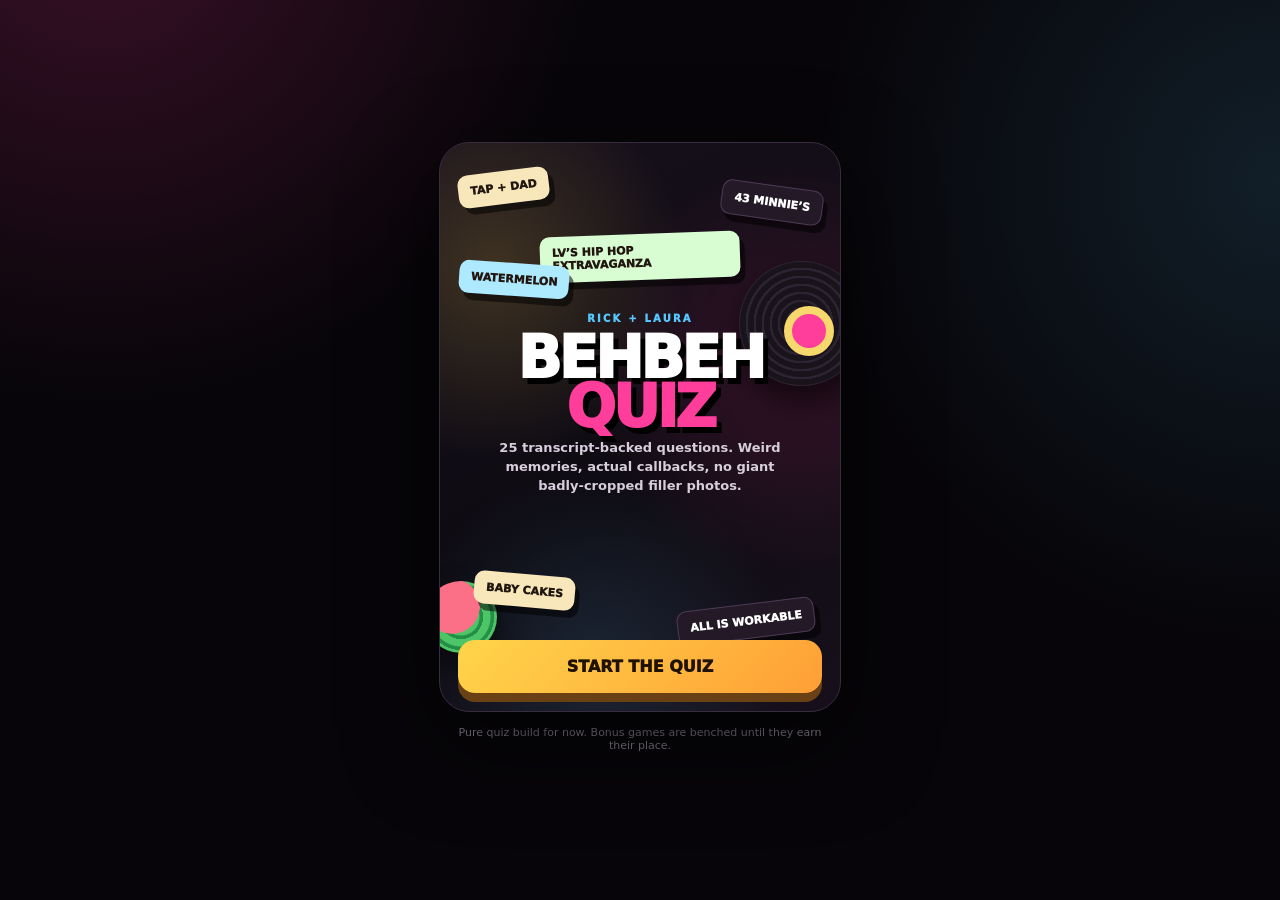
==== commit f90477a2: "Rebuild live quiz with 25 transcript questions and visual overhaul" ====
--- a/index.html
+++ b/index.html
@@ -3,561 +3,250 @@
 <head>
 <meta charset="utf-8">
 <meta name="viewport" content="width=device-width,initial-scale=1,viewport-fit=cover">
-<meta name="theme-color" content="#09080d">
-<title>Penwortham After Dark — Rick & Laura</title>
-<script src="v5-assets.js"></script>
-<script src="v7-assets.js"></script>
-<script src="v8-curated.js"></script>
+<meta name="theme-color" content="#0d0911">
+<title>Rick & Laura — Behbeh Quiz</title>
+<script src="v10-bank.js"></script>
 <style>
 :root{
- --bg:#08070c;--panel:#121017;--paper:#f7e9c5;--ink:#17110f;--pink:#ff3a98;--blue:#54c7ff;
- --yellow:#ffd548;--green:#50dc7d;--purple:#9b5cff;--cream:#fff4db;--line:#342b3b;
-}
-*{box-sizing:border-box}html,body{margin:0;min-height:100%;background:#030205;color:white;font-family:Inter,system-ui,-apple-system,Segoe UI,Arial,sans-serif}
-button,input{font:inherit}.app{width:min(100%,430px);min-height:100dvh;margin:auto;position:relative;overflow:hidden;background:
-radial-gradient(circle at 15% 0,rgba(255,58,152,.18),transparent 24rem),
-radial-gradient(circle at 95% 15%,rgba(84,199,255,.13),transparent 23rem),#08070c;
-padding:max(14px,env(safe-area-inset-top)) 14px max(22px,env(safe-area-inset-bottom))}
-.screen{display:none;min-height:calc(100dvh - 30px)}.screen.on{display:flex;flex-direction:column}
-.hero{position:relative;height:430px;border-radius:28px;overflow:hidden;border:2px solid #332c3a;background:#15111b;box-shadow:0 24px 70px #0009}
-.hero img{position:absolute;width:100%;height:100%;object-fit:cover;filter:saturate(1.07) contrast(1.03)}
-.hero:after{content:"";position:absolute;inset:0;background:linear-gradient(180deg,rgba(0,0,0,.06) 30%,rgba(7,4,9,.2) 55%,rgba(7,4,9,.96) 92%)}
-.brand{position:absolute;z-index:2;left:17px;right:17px;bottom:20px;transform:rotate(-1deg)}
-.brand .small{font-weight:900;letter-spacing:.18em;font-size:11px;color:var(--blue)}
-.brand h1{margin:4px 0 6px;font-size:48px;line-height:.82;letter-spacing:-.05em;text-transform:uppercase;font-weight:1000;text-shadow:4px 4px 0 #000}
-.brand h1 span{color:var(--pink)}.brand p{margin:0;max-width:310px;font-weight:800;font-size:12px;color:#f7eaf2}
-.primary{margin-top:14px;border:0;border-radius:16px;padding:17px 18px;background:linear-gradient(135deg,var(--yellow),#ff9f36);font-weight:1000;text-transform:uppercase;box-shadow:0 10px 0 #6a4015;color:#1a1005}
-.note{text-align:center;color:#978d9d;font-size:11px;margin:18px 8px 0}
-.top{display:grid;grid-template-columns:auto 1fr auto;align-items:center;gap:10px;margin-bottom:12px}
-.pill{border:1px solid #3b3142;background:#141119;border-radius:999px;padding:8px 10px;font-size:11px;font-weight:900}
-.score{font-weight:1000;text-align:right}.progress{height:7px;background:#201a24;border-radius:99px;overflow:hidden;margin-bottom:13px}.progress i{display:block;height:100%;background:linear-gradient(90deg,var(--pink),var(--blue));width:0;transition:.3s}
-.scene{height:190px;border:2px solid #30283a;border-radius:22px;overflow:hidden;background:#15121a;box-shadow:0 17px 40px #0006}
-.scene img{width:100%;height:100%;object-fit:cover;display:block}.paper{position:relative;background:var(--paper);color:var(--ink);border-radius:10px;padding:19px 17px 20px;margin:13px 4px 17px;box-shadow:6px 7px 0 #6d4e28,0 16px 35px #0007;transform:rotate(-.3deg)}
-.paper:before{content:"";position:absolute;top:-8px;left:26px;width:54px;height:16px;background:#d9c38b;opacity:.9;transform:rotate(-6deg)}
-.cat{font-size:13px;font-weight:1000;color:#c81e73;text-transform:uppercase;letter-spacing:.06em}.paper h2{font-size:22px;line-height:1.15;margin:7px 0 0;letter-spacing:-.02em}
-.answers{display:grid;grid-template-columns:1fr 1fr;gap:9px}.answer{min-height:78px;border:2px solid #332b3b;border-radius:15px;background:#15111a;color:white;padding:11px;text-align:left;font-weight:850;line-height:1.18;box-shadow:0 8px 18px #0005}
-.answer:active{transform:translateY(2px)}.answer.good{background:#123520;border-color:#58e88d}.answer.bad{background:#3d151f;border-color:#ff5e79}.feedback{display:none;margin-top:12px;border-radius:15px;padding:13px 14px;background:#14121a;border:2px solid #3c3342}.feedback.on{display:block}.feedback strong{font-size:22px;display:block}.feedback p{margin:5px 0 0;color:#d9d1dc;font-size:12px;line-height:1.4}
-.next{display:none;margin-top:10px;border:0;border-radius:14px;padding:15px;background:var(--pink);color:#240012;font-weight:1000}.next.on{display:block}
-.miniHead{text-align:center;margin:5px 0 12px}.miniHead .eyebrow{font-size:11px;color:var(--blue);font-weight:1000;letter-spacing:.13em}.miniHead h2{font-size:40px;line-height:.9;margin:5px 0 6px;text-transform:uppercase}.miniHead p{margin:0 auto;max-width:330px;font-size:12px;color:#c9bfcc}
-.pub{position:relative;flex:1;min-height:610px;border:2px solid #302839;border-radius:24px;overflow:hidden;background:
-linear-gradient(180deg,rgba(42,22,17,.2),rgba(6,5,8,.9)),radial-gradient(circle at 50% 15%,#754a24,#1a1011 48%,#08070b 80%);box-shadow:0 22px 60px #0009}
-.pubArt{position:absolute;inset:0;width:100%;height:100%;object-fit:cover;opacity:.26;filter:blur(.5px) saturate(.8)}
-.tapRig{position:absolute;left:20px;right:20px;top:25px;height:90px}.tapBody{position:absolute;left:calc(50% - 56px);top:0;width:112px;height:46px;border-radius:18px 18px 8px 8px;background:linear-gradient(#d7d0bf,#7c766d);box-shadow:inset 0 5px 8px #fff7,0 7px 16px #0006}.nozzle{position:absolute;left:calc(50% - 8px);top:38px;width:16px;height:55px;background:linear-gradient(90deg,#4f4b48,#b8b2aa,#4d4945);border-radius:4px}.stream{position:absolute;left:50%;top:90px;width:8px;height:0;background:linear-gradient(90deg,#f4d455,#fff2a6,#d49b24);transform:translateX(-50%);border-radius:8px;opacity:0;box-shadow:0 0 12px #ffc94caa;transition:width .08s}
-.glassWrap{position:absolute;left:50%;top:150px;transform:translateX(-50%);width:190px;height:310px;filter:drop-shadow(0 20px 16px #0009)}.glass{position:absolute;inset:0 14px 0;border:4px solid #ffffffb8;border-top-width:3px;border-radius:18px 18px 35px 35px;overflow:hidden;background:linear-gradient(90deg,#ffffff08,#ffffff20 45%,#ffffff05);clip-path:polygon(3% 0,97% 0,87% 100%,13% 100%)}
-.beer{position:absolute;left:0;right:0;bottom:0;height:0;background:linear-gradient(90deg,#d88911,#ffc536 50%,#d8870c);transition:height .08s linear}.beer:before{content:"";position:absolute;left:-20%;top:-8px;width:140%;height:18px;border-radius:50%;background:#ffd14b;animation:wave 1s linear infinite}.foam{position:absolute;left:0;right:0;bottom:0;height:0;background:linear-gradient(#fffef5,#f2e7c0);transition:height .12s;box-shadow:0 -4px 10px #fff8}
-@keyframes wave{50%{transform:translateX(7px) scaleY(.7)}}.bubbles{position:absolute;inset:0;pointer-events:none;background-image:radial-gradient(circle,#fff9 0 1px,transparent 1.7px);background-size:17px 23px;opacity:.23;animation:rise 2s linear infinite}@keyframes rise{to{background-position:0 -46px}}
-.target{position:absolute;z-index:5;left:10px;right:10px;top:7%;height:9%;border-top:3px dashed #84ff93;border-bottom:3px dashed #84ff93;background:rgba(80,220,125,.08);opacity:1}.targetLabel{position:absolute;z-index:7;right:18px;top:4px;background:#0c1b10;border:1px solid #74e68a;border-radius:9px;padding:5px 7px;font-size:9px;font-weight:1000}
-.timer{position:absolute;top:14px;right:14px;border-radius:99px;background:#0b0910dd;border:2px solid white;padding:8px 11px;font-weight:1000;font-size:13px}.hud{position:absolute;left:16px;right:16px;bottom:16px;padding:13px;border-radius:18px;background:#0c0a10ea;border:1px solid #403547}
-.meters{display:grid;grid-template-columns:1fr 1fr;gap:9px;margin-bottom:10px}.meter label{display:flex;justify-content:space-between;font-size:9px;font-weight:900;color:#bfb5c2}.bar{margin-top:4px;height:9px;border-radius:99px;background:#251f29;overflow:hidden}.bar i{height:100%;display:block;width:0;background:linear-gradient(90deg,var(--yellow),#ff9a2c)}
-.pressureRow{display:grid;grid-template-columns:1fr 128px;gap:10px;align-items:center}.pressureRow.single{grid-template-columns:1fr 138px}.pourInstruction{font-size:9px;line-height:1.25;font-weight:1000;color:#e8dfea;letter-spacing:.03em}.hold{height:52px;border:0;border-radius:14px;background:var(--pink);font-weight:1000;color:#250012;box-shadow:0 6px 0 #8b1357;touch-action:none}.hold.down{transform:translateY(4px);box-shadow:0 2px 0 #8b1357}.miniResult{position:absolute;inset:0;background:#07060bdc;backdrop-filter:blur(5px);display:none;align-items:center;justify-content:center;padding:24px;z-index:20}.miniResult.on{display:flex}.resultCard{width:100%;border-radius:24px;background:#15121b;border:2px solid #413548;padding:24px;text-align:center;box-shadow:0 22px 70px #000}.resultCard .big{font-size:54px;font-weight:1000;color:var(--yellow);line-height:1}.resultCard h3{font-size:27px;margin:4px 0}.resultCard p{font-size:12px;color:#cbbfce;line-height:1.4}.resultCard button{width:100%;border:0;border-radius:14px;padding:15px;background:var(--green);font-weight:1000}
-.end{align-items:center;justify-content:center;text-align:center}.endCard{width:100%;background:#15121a;border:2px solid #392e40;border-radius:25px;padding:27px 20px}.end img{width:190px;height:190px;object-fit:cover;border-radius:50%;border:5px solid var(--pink)}.end h2{font-size:38px;line-height:.95;margin:17px 0 7px}.end .finalScore{font-size:64px;font-weight:1000;color:var(--yellow)}
-
-/* Mobile game layout: portrait works, landscape is the intended full game view. */
+ --bg:#0c0910;--panel:#15101a;--panel2:#1d1523;--ink:#18110d;--paper:#f4dfad;
+ --pink:#ff3e9c;--blue:#57c8ff;--yellow:#ffd54a;--green:#5ee690;--lav:#aa78ff;
+ --muted:#9a8fa0;--line:#3d3045;--shadow:rgba(0,0,0,.48)
+}
+*{box-sizing:border-box}
+html,body{margin:0;min-height:100%;background:#070509;color:white;font-family:Inter,ui-sans-serif,system-ui,-apple-system,Segoe UI,Arial,sans-serif}
+button{font:inherit}
+body{background:
+ radial-gradient(circle at 8% -10%,rgba(255,62,156,.20),transparent 31rem),
+ radial-gradient(circle at 100% 20%,rgba(87,200,255,.13),transparent 29rem),
+ #070509}
+.app{width:min(100%,430px);min-height:100dvh;margin:auto;position:relative;padding:max(12px,env(safe-area-inset-top)) 14px max(18px,env(safe-area-inset-bottom))}
+.screen{display:none;min-height:calc(100dvh - 30px)}
+.screen.on{display:flex;flex-direction:column}
+button{-webkit-tap-highlight-color:transparent}
+
+.home{justify-content:center}
+.cover{
+ position:relative;min-height:570px;border:1px solid #372d3e;border-radius:30px;overflow:hidden;
+ background:linear-gradient(155deg,#17101c,#0e0b12 58%,#17101c);box-shadow:0 30px 90px #000b
+}
+.cover:before{content:"";position:absolute;inset:-80px;background:
+ radial-gradient(circle at 24% 28%,rgba(255,213,74,.18),transparent 12rem),
+ radial-gradient(circle at 78% 42%,rgba(255,62,156,.17),transparent 13rem),
+ radial-gradient(circle at 42% 82%,rgba(87,200,255,.12),transparent 12rem)}
+.coverTitle{position:absolute;z-index:5;left:22px;right:22px;top:170px;text-align:center}
+.kicker{font-size:10px;letter-spacing:.22em;font-weight:950;color:var(--blue)}
+.cover h1{margin:10px 0 8px;font-size:58px;line-height:.84;letter-spacing:-.055em;font-weight:1000;text-transform:uppercase;text-shadow:5px 6px 0 #000}
+.cover h1 span{color:var(--pink)}
+.cover p{margin:0 auto;max-width:300px;color:#d7cedb;font-size:13px;font-weight:750;line-height:1.45}
+.scrap{position:absolute;z-index:3;padding:10px 12px;border-radius:10px;background:#f8e7bb;color:#211710;font-size:11px;font-weight:1000;box-shadow:5px 7px 0 #0008;transform:rotate(var(--r))}
+.scrap.dark{background:#231927;color:white;border:1px solid #4d3b56}
+.s1{left:18px;top:28px;--r:-7deg}.s2{right:17px;top:42px;--r:8deg}.s3{left:34px;bottom:104px;--r:5deg}.s4{right:25px;bottom:72px;--r:-7deg}.s5{left:50%;top:91px;transform:translateX(-50%) rotate(-2deg);background:#d9fdd3}.s6{left:19px;top:120px;--r:4deg;background:#aeeaff}
+.vinyl{position:absolute;z-index:2;right:-24px;top:118px;width:125px;height:125px;border-radius:50%;background:repeating-radial-gradient(circle,#19131c 0 5px,#2c2430 6px 8px);box-shadow:0 18px 35px #000a}
+.vinyl:after{content:"";position:absolute;width:34px;height:34px;border-radius:50%;background:var(--pink);left:45px;top:45px;border:8px solid #f6d86c}
+.melon{position:absolute;z-index:2;width:72px;height:72px;border-radius:50%;left:-15px;bottom:58px;background:radial-gradient(circle at 38% 35%,#fb7087 0 42%,#fff0 43%),repeating-radial-gradient(circle,#4dc567 0 7px,#238f47 8px 11px);box-shadow:0 14px 28px #0009}
+.start{position:absolute;z-index:7;left:18px;right:18px;bottom:18px;border:0;border-radius:17px;padding:17px 18px;background:linear-gradient(135deg,var(--yellow),#ff9f36);color:#201203;font-weight:1000;text-transform:uppercase;box-shadow:0 9px 0 #6a4015}
+.start:active{transform:translateY(4px);box-shadow:0 5px 0 #6a4015}
+.homeNote{text-align:center;margin:14px 6px 0;color:#8f8594;font-size:11px}
+
+.top{display:grid;grid-template-columns:auto 1fr auto;gap:10px;align-items:center;margin-bottom:10px}
+.badge{border:1px solid #43364b;background:#151019;border-radius:999px;padding:8px 10px;font-size:11px;font-weight:950}
+.score{font-weight:1000;font-size:18px;text-align:right}
+.progress{height:7px;border-radius:99px;background:#211923;overflow:hidden;margin-bottom:12px}
+.progress i{height:100%;display:block;width:0;background:linear-gradient(90deg,var(--pink),var(--blue));transition:width .28s}
+
+.memoryScene{
+ position:relative;height:132px;border:1px solid #3e3147;border-radius:22px;overflow:hidden;
+ background:linear-gradient(155deg,#19131e,#100d14);box-shadow:0 14px 35px #0008;margin-bottom:12px
+}
+.memoryScene:after{content:"";position:absolute;inset:0;pointer-events:none;background:linear-gradient(180deg,transparent,rgba(0,0,0,.10))}
+.memDate{position:absolute;z-index:4;left:12px;top:10px;font-size:9px;letter-spacing:.13em;font-weight:1000;color:#b6aabc;background:#0b0810c7;border:1px solid #403546;border-radius:999px;padding:6px 8px}
+.memLabel{position:absolute;z-index:4;left:13px;bottom:11px;font-size:21px;font-weight:1000;letter-spacing:-.03em;text-shadow:2px 3px 0 #000}
+.memSub{position:absolute;z-index:4;right:12px;bottom:12px;max-width:155px;text-align:right;color:#d6cbd9;font-size:9px;line-height:1.25;font-weight:900;text-transform:uppercase;letter-spacing:.05em}
+.memBubble{position:absolute;left:46px;right:18px;top:26px;padding:13px 15px;border-radius:18px 18px 5px 18px;background:#d9fdd3;color:#172017;font-weight:800;font-size:13px;line-height:1.32;box-shadow:0 9px 25px #0008;transform:rotate(-1deg)}
+.memBubble small{display:block;margin-bottom:4px;color:#4c6e4a;font-size:9px;font-weight:1000}
+.disc{position:absolute;right:18px;top:-8px;width:116px;height:116px;border-radius:50%;background:repeating-radial-gradient(circle,#111 0 5px,#302736 6px 8px);box-shadow:0 15px 30px #0008}
+.disc:after{content:"";position:absolute;inset:41px;border-radius:50%;background:var(--pink);border:7px solid #f3cc55}
+.wave{position:absolute;left:17px;right:122px;top:38px;height:40px;background:repeating-linear-gradient(90deg,var(--blue) 0 3px,transparent 3px 8px);clip-path:polygon(0 48%,5% 35%,10% 66%,15% 20%,20% 78%,25% 42%,30% 56%,35% 15%,40% 86%,45% 37%,50% 64%,55% 24%,60% 76%,65% 40%,70% 58%,75% 28%,80% 71%,85% 43%,90% 54%,95% 37%,100% 49%,100% 58%,0 58%)}
+.bootShape{position:absolute;right:24px;top:37px;width:140px;height:68px;background:#382f3f;border:4px solid #65566d;border-radius:13px 13px 25px 25px;transform:skewX(-7deg)}
+.bootShape:before{content:"";position:absolute;left:13px;right:13px;top:-22px;height:29px;background:#211b26;border:4px solid #65566d;border-bottom:0;border-radius:18px 18px 0 0}
+.miniMelon{position:absolute;width:35px;height:35px;border-radius:50%;background:radial-gradient(circle,#f05b7b 0 48%,#38b85e 50%);border:3px solid #167139;z-index:3}
+.mm1{right:96px;top:26px}.mm2{right:61px;top:17px}.mm3{right:34px;top:35px}
+.pubSign{position:absolute;right:19px;top:24px;width:145px;height:76px;background:#1e5c43;border:5px solid #c39b58;border-radius:12px;box-shadow:0 10px 25px #0009;display:grid;place-items:center;text-align:center;font-size:14px;font-weight:1000;color:#ffe7ab;transform:rotate(2deg)}
+.pubSign:before,.pubSign:after{content:"";position:absolute;top:-19px;width:4px;height:20px;background:#b38a50}.pubSign:before{left:25px}.pubSign:after{right:25px}
+.ticket{position:absolute;right:20px;top:25px;width:170px;height:82px;background:#f6e8b8;color:#22160d;clip-path:polygon(0 0,92% 0,100% 50%,92% 100%,0 100%,6% 50%);padding:15px 23px;transform:rotate(-3deg);box-shadow:0 13px 30px #0009}
+.ticket b{font-size:25px}.ticket small{display:block;font-size:9px;font-weight:900;margin-top:4px}
+.barberPole{position:absolute;right:54px;top:13px;width:44px;height:106px;border-radius:24px;background:repeating-linear-gradient(145deg,#fff 0 13px,#ff4c6f 14px 26px,#fff 27px 39px,#5dc9ff 40px 52px);border:5px solid #d8d7df;box-shadow:0 10px 28px #0009}
+.tent{position:absolute;right:22px;bottom:10px;width:170px;height:95px;background:#a56cff;clip-path:polygon(50% 0,100% 100%,0 100%);filter:drop-shadow(0 12px 16px #0008)}
+.tent:after{content:"";position:absolute;left:50%;top:26px;width:3px;height:69px;background:#3f275f}
+.tape{position:absolute;right:80px;top:49px;width:75px;height:15px;background:var(--yellow);transform:rotate(-18deg);box-shadow:0 5px 10px #0007}
+.bus{position:absolute;top:42px;width:115px;height:55px;border-radius:12px;background:#ff3e9c;border:3px solid #ff9bcc;box-shadow:0 10px 20px #0008}
+.bus:before{content:"";position:absolute;left:12px;right:12px;top:9px;height:19px;background:repeating-linear-gradient(90deg,#c9edff 0 17px,#243442 18px 21px)}
+.bus:after{content:"●   ●";position:absolute;left:19px;bottom:-14px;color:#111;font-size:24px;letter-spacing:31px}
+.bus.one{left:14px}.bus.two{right:14px;background:#676270;border-color:#a19aa9}
+.arrow{position:absolute;left:50%;top:56px;transform:translateX(-50%);font-size:26px;font-weight:1000;color:var(--yellow)}
+.sun{position:absolute;right:28px;top:15px;width:70px;height:70px;border-radius:50%;background:#ffd54a;box-shadow:0 0 0 12px #ffd54a20}
+.postcard{position:absolute;right:58px;top:34px;width:150px;height:82px;background:#f4dfad;color:#271a12;border-radius:8px;transform:rotate(-5deg);box-shadow:0 12px 30px #0009;padding:14px;font-size:12px;font-weight:1000}
+.flowerArt{position:absolute;right:31px;top:20px;width:120px;height:95px}
+.stem{position:absolute;left:57px;top:38px;width:5px;height:58px;background:#4fb36c;transform:rotate(7deg)}
+.pet{position:absolute;width:38px;height:38px;border-radius:50% 50% 45% 45%;background:#ff6ca8;left:40px;top:17px;box-shadow:30px 8px 0 #ff7bb0,-25px 10px 0 #ff7bb0,5px -22px 0 #ff7bb0,7px 29px 0 #ff7bb0}
+.pet:after{content:"";position:absolute;left:10px;top:10px;width:18px;height:18px;border-radius:50%;background:#ffd54a}
+.doc{position:absolute;right:25px;top:19px;width:145px;height:98px;background:#f4dfad;color:#20150f;padding:16px 14px;border-radius:8px;transform:rotate(2deg);box-shadow:0 13px 30px #0008;border-top:11px solid #ff3e9c;font-size:10px;font-weight:1000}
+.tub{position:absolute;right:32px;top:42px;width:145px;height:65px;border:5px solid #d8c59d;border-radius:12px 12px 30px 30px;background:#f4e4bc;box-shadow:0 13px 25px #0009}
+.tub:before{content:"";position:absolute;left:25px;top:-31px;width:52px;height:35px;border-left:5px solid #bfb4a2;border-top:5px solid #bfb4a2;border-radius:20px 0 0 0}
+.house{position:absolute;right:30px;top:36px;width:130px;height:75px;background:#6f5a7b;clip-path:polygon(50% 0,100% 35%,100% 100%,0 100%,0 35%);box-shadow:0 13px 26px #0008}
+.house:after{content:"££";position:absolute;left:49px;top:36px;color:#ffd54a;font-size:25px;font-weight:1000}
+.quoteMark{position:absolute;right:25px;top:-9px;font-size:125px;line-height:1;font-family:Georgia,serif;color:#ffffff15}
+.friendPlate{position:absolute;right:20px;top:24px;width:150px;height:80px;background:#231927;border:2px solid #5c4967;border-radius:18px;display:grid;place-items:center;text-align:center;box-shadow:0 12px 30px #0008;font-size:27px;font-weight:1000;color:var(--yellow)}
+.drink{position:absolute;right:51px;top:19px;width:70px;height:95px;border-radius:8px 8px 24px 24px;border:4px solid #dff5ff;background:linear-gradient(#90da9f 0 72%,#cfe7d3 72%);box-shadow:0 12px 28px #0009}
+.drink:before{content:"";position:absolute;left:34px;top:-28px;width:5px;height:48px;background:#ff79a8;transform:rotate(13deg)}
+
+.qCard{position:relative;background:var(--paper);color:var(--ink);border-radius:18px;padding:17px 17px 18px;margin:0 3px 13px;box-shadow:6px 7px 0 #745229,0 16px 35px #0008}
+.qCard:before{content:"";position:absolute;top:-7px;left:25px;width:56px;height:14px;background:#d7bf82;opacity:.9;transform:rotate(-5deg)}
+.qType{font-size:10px;font-weight:1000;color:#c91b73;letter-spacing:.10em;text-transform:uppercase}
+.qCard h2{font-size:21px;line-height:1.18;margin:7px 0 0;letter-spacing:-.025em}
+.answers{display:grid;grid-template-columns:1fr 1fr;gap:9px}
+.answer{min-height:78px;border:2px solid #3e3345;border-radius:16px;background:#17121a;color:white;padding:12px;text-align:left;font-weight:850;line-height:1.2;box-shadow:0 8px 18px #0005;transition:.15s}
+.answer:active{transform:translateY(2px)}
+.answer.good{background:#12351f;border-color:#5ee690}
+.answer.bad{background:#401521;border-color:#ff6680}
+.feedback{display:none;margin-top:11px;padding:13px 14px;border-radius:16px;background:#17121a;border:1px solid #44374b}
+.feedback.on{display:block}
+.feedbackTop{display:flex;justify-content:space-between;gap:10px;align-items:center}
+.feedback strong{font-size:20px}.sourceDate{font-size:9px;color:#a699aa;font-weight:1000;letter-spacing:.08em}
+.feedback p{margin:5px 0 0;color:#d8cedb;font-size:12px;line-height:1.42}
+.next{display:none;width:100%;margin-top:10px;border:0;border-radius:14px;padding:14px;background:var(--pink);color:#250013;font-weight:1000}
+.next.on{display:block}
+
+.end{justify-content:center;text-align:center}
+.endCard{border:1px solid #3d3145;background:#151019;border-radius:28px;padding:28px 21px;box-shadow:0 28px 80px #0009}
+.endIcon{width:150px;height:150px;margin:0 auto 17px;border-radius:30px;background:
+ radial-gradient(circle at 28% 30%,#ffd54a 0 12%,transparent 13%),
+ radial-gradient(circle at 72% 28%,#ff3e9c 0 13%,transparent 14%),
+ radial-gradient(circle at 50% 68%,#57c8ff 0 15%,transparent 16%),
+ linear-gradient(145deg,#2b2030,#16101b);border:1px solid #4d3e56;display:grid;place-items:center;font-size:54px;font-weight:1000}
+.end h2{font-size:38px;line-height:.95;margin:0 0 8px}.finalScore{font-size:64px;font-weight:1000;color:var(--yellow)}
+.end p{color:#a99dab;font-size:12px;line-height:1.4}
+.again{width:100%;border:0;border-radius:15px;padding:15px;background:linear-gradient(135deg,var(--yellow),#ff9f36);font-weight:1000;color:#211305}
+
+@media (max-height:760px){
+ .memoryScene{height:112px}.qCard{padding:14px 15px 15px}.qCard h2{font-size:19px}.answer{min-height:67px;padding:10px}.cover{min-height:535px}
+}
 @media (orientation:landscape) and (max-height:600px){
-  html,body{height:100%;overflow:hidden}
-  .app{
-    width:100%;
-    max-width:1180px;
-    height:100dvh;
-    min-height:0;
-    padding:max(8px,env(safe-area-inset-top)) max(12px,env(safe-area-inset-right)) max(8px,env(safe-area-inset-bottom)) max(12px,env(safe-area-inset-left));
-    overflow:hidden;
-  }
-  .screen{min-height:0;height:100%}
-  #home.on{
-    display:grid;
-    grid-template-columns:minmax(0,1.65fr) minmax(250px,.75fr);
-    grid-template-rows:1fr auto auto;
-    gap:10px 14px;
-    align-items:end;
-  }
-  #home .hero{grid-column:1;grid-row:1/4;height:100%;min-height:0}
-  #home .hero img{object-fit:contain;background:#100d13}
-  #home .primary{grid-column:2;grid-row:2;margin:0}
-  #home .note{grid-column:2;grid-row:3;margin:4px 6px 2px}
-
-  #quiz.on{
-    display:grid;
-    grid-template-columns:minmax(0,1.12fr) minmax(330px,.88fr);
-    grid-template-rows:auto 7px auto 1fr auto auto;
-    gap:7px 14px;
-    align-content:stretch;
-  }
-  #quiz .top{grid-column:1/-1;grid-row:1;margin:0}
-  #quiz .progress{grid-column:1/-1;grid-row:2;margin:0}
-  #quiz .scene{
-    grid-column:1;grid-row:3/7;
-    height:auto;min-height:0;border-radius:18px;
-    display:flex;align-items:center;justify-content:center;
-  }
-  #quiz .scene img{object-fit:contain;background:#100d13}
-  #quiz .paper{grid-column:2;grid-row:3;margin:0;padding:13px 14px 14px}
-  #quiz .paper h2{font-size:clamp(17px,3.2vh,22px)}
-  #quiz .cat{font-size:10px}
-  #quiz .answers{grid-column:2;grid-row:4;gap:7px;align-content:start}
-  #quiz .answer{min-height:48px;padding:8px 9px;font-size:12px}
-  #quiz .feedback{grid-column:2;grid-row:5;margin:0;padding:9px 11px}
-  #quiz .feedback strong{font-size:17px}
-  #quiz .feedback p{font-size:10px;margin-top:3px}
-  #quiz .next{grid-column:2;grid-row:6;margin:0;padding:10px}
-
-  #mini.on{
-    display:grid;
-    grid-template-columns:minmax(190px,.42fr) minmax(0,1.58fr);
-    gap:12px;
-    align-items:stretch;
-  }
-  #mini .miniHead{
-    margin:0;padding:14px 10px;
-    display:flex;flex-direction:column;justify-content:center;text-align:left;
-  }
-  #mini .miniHead h2{font-size:clamp(28px,8vh,42px)}
-  #mini .miniHead p{margin:0;max-width:none}
-  #mini .pub{min-height:0;height:100%;border-radius:18px}
-  #mini .pubArt{object-fit:contain;background:#100d13;opacity:.34}
-  #mini .tapRig{top:10px;transform:scale(.78);transform-origin:top center}
-  #mini .glassWrap{top:84px;width:132px;height:218px}
-  #mini .hud{left:12px;right:12px;bottom:10px;padding:9px}
-  #mini .hold{height:42px}
-  #mini .timer{top:10px;right:10px;padding:6px 9px}
-  #mini .targetLabel{right:8px;bottom:52px}
-  #mini .miniResult{padding:14px}
-  #mini .resultCard{max-width:520px;padding:16px}
-  #mini .resultCard .big{font-size:42px}
-
-  #end.on{padding:8px}
-  #end .endCard{
-    max-width:760px;margin:auto;
-    display:grid;
-    grid-template-columns:150px 1fr;
-    grid-template-rows:auto auto auto auto;
-    column-gap:22px;
-    align-items:center;text-align:left;padding:18px 22px;
-  }
-  #end img{grid-column:1;grid-row:1/5;width:140px;height:140px;margin:auto}
-  #end .small,#end h2,#end .finalScore,#end .note,#end .primary{grid-column:2}
-  #end h2{font-size:30px;margin:5px 0}
-  #end .finalScore{font-size:48px}
-  #end .note{text-align:left;margin:2px 0 4px}
-  #end .primary{margin-top:6px}
-}
-@media (orientation:portrait){
-  .hero img,.scene img{object-fit:contain;background:#100d13}
-}
-.stream{
-  background:linear-gradient(90deg,rgba(255,255,255,.16),#f4c334 18%,#ffe98a 48%,#d58b12 80%,rgba(255,255,255,.12));
-  box-shadow:0 0 10px #ffc94c88,0 0 22px #ffc94c55;
-  animation:pourWobble .18s ease-in-out infinite alternate;
-  transform-origin:top center;
-}
-@keyframes pourWobble{
-  from{transform:translateX(-50%) skewX(-1.4deg) scaleX(.88)}
-  to{transform:translateX(-50%) skewX(1.4deg) scaleX(1.08)}
-}
-
-
-/* M6 survival microgame */
-.roadGame{position:relative;flex:1;min-height:610px;border:2px solid #302839;border-radius:24px;overflow:hidden;background:#101116;box-shadow:0 22px 60px #0009}.roadArt{position:absolute;inset:0;width:100%;height:100%;object-fit:cover;opacity:.18;filter:saturate(.75) contrast(1.15)}.roadSurface{position:absolute;inset:0;background:linear-gradient(90deg,transparent 32.7%,rgba(255,255,255,.25) 32.9%,rgba(255,255,255,.25) 33.4%,transparent 33.6%,transparent 66%,rgba(255,255,255,.25) 66.2%,rgba(255,255,255,.25) 66.7%,transparent 66.9%),repeating-linear-gradient(180deg,#202228 0 38px,#181a1f 38px 76px)}.roadSurface:after{content:"";position:absolute;inset:0;background:linear-gradient(90deg,#08090c 0 8%,transparent 8% 92%,#08090c 92% 100%);box-shadow:inset 0 0 55px #000}.m6Hud{position:absolute;z-index:6;left:12px;right:12px;top:10px;display:flex;justify-content:space-between;gap:8px;pointer-events:none}.m6Badge{background:#08090ddc;border:1px solid #6d6472;border-radius:999px;padding:7px 10px;font-size:11px;font-weight:1000}.m6Car,.trafficCar{position:absolute;z-index:4;left:50%;transform:translateX(-50%);border-radius:14px 14px 10px 10px;border:2px solid #ffffff9c;box-shadow:0 8px 20px #0009}.m6Car{bottom:82px;width:54px;height:78px;background:linear-gradient(180deg,#ff3a98 0 62%,#94145a 62% 100%);transition:left .12s cubic-bezier(.2,.8,.2,1)}.m6Car:before,.trafficCar:before{content:"";position:absolute;left:8px;right:8px;top:9px;height:22px;border-radius:8px 8px 4px 4px;background:linear-gradient(#bfe7ff,#39546a)}.m6Car:after,.trafficCar:after{content:"";position:absolute;left:7px;right:7px;bottom:8px;height:9px;border-radius:99px;background:#141414;box-shadow:0 -33px 0 #141414}.trafficCar{top:-90px;width:50px;height:72px;background:linear-gradient(180deg,#ffd548 0 62%,#9d7611 62% 100%)}.m6Controls{position:absolute;z-index:8;left:12px;right:12px;bottom:12px;display:grid;grid-template-columns:1fr 1fr;gap:10px}.m6Controls button{height:54px;border:0;border-radius:15px;background:#111017e8;color:#fff;border:2px solid #6e6475;font-weight:1000;letter-spacing:.08em;touch-action:manipulation}.m6Controls button:active{transform:translateY(2px);background:#241a29}.roadGame.crash{animation:roadCrash .22s linear 1}@keyframes roadCrash{25%{transform:translateX(-7px)}50%{transform:translateX(7px)}75%{transform:translateX(-4px)}}
-@media (orientation:landscape) and (max-height:600px){#m6game.on{display:grid;grid-template-columns:minmax(190px,.42fr) minmax(0,1.58fr);gap:12px;align-items:stretch}#m6game .miniHead{margin:0;padding:14px 10px;display:flex;flex-direction:column;justify-content:center;text-align:left}#m6game .miniHead h2{font-size:clamp(28px,8vh,42px)}#m6game .miniHead p{margin:0;max-width:none}#m6game .roadGame{min-height:0;height:100%;border-radius:18px}#m6game .m6Car{bottom:64px;width:44px;height:62px}#m6game .trafficCar{width:42px;height:58px}#m6game .m6Controls{bottom:8px}#m6game .m6Controls button{height:42px}}
-
-
-/* TWATTING ABOUT — one tactile, transcript-backed bonus round. */
-.twatStage{position:relative;flex:1;min-height:610px;border:2px solid #332a3b;border-radius:24px;overflow:hidden;background:
- radial-gradient(circle at 18% 18%,rgba(255,213,72,.12),transparent 18rem),
- linear-gradient(180deg,#2c2030 0 55%,#18131c 55% 100%);box-shadow:0 22px 60px #0009;touch-action:none;user-select:none}
-.twatStage:before{content:"";position:absolute;left:0;right:0;top:54%;height:10px;background:#624830;box-shadow:0 6px 0 #2b1d17,0 -160px 0 -5px rgba(255,255,255,.025)}
-.twatStage:after{content:"";position:absolute;left:18px;right:18px;top:88px;height:150px;border-radius:18px;background:
- linear-gradient(90deg,rgba(255,255,255,.04),transparent 24%,rgba(255,255,255,.035) 24% 26%,transparent 26% 72%,rgba(255,255,255,.035) 72% 74%,transparent),
- linear-gradient(#17121b,#100d13);border:1px solid #4a3a50;box-shadow:inset 0 0 30px #0009}
-.twatHud{position:absolute;z-index:12;left:12px;right:12px;top:10px;display:flex;justify-content:space-between;gap:10px;pointer-events:none}
-.twatBadge{background:#08090ddd;border:1px solid #76677c;border-radius:999px;padding:7px 10px;font-size:10px;font-weight:1000;letter-spacing:.06em;box-shadow:0 6px 16px #0008}
-.twatBag{position:absolute;z-index:7;left:50%;bottom:18px;width:145px;height:105px;transform:translateX(-50%);border-radius:18px 18px 28px 28px;background:linear-gradient(145deg,#d4a15b,#9c6932);border:3px solid #efd09a;box-shadow:inset 0 -15px 25px #6a401c88,0 18px 28px #0009;display:grid;place-items:center;text-align:center;color:#241305;font-size:12px;font-weight:1000;letter-spacing:.08em}
-.twatBag:before,.twatBag:after{content:"";position:absolute;top:-28px;width:48px;height:42px;border:7px solid #d7a965;border-bottom:0;border-radius:28px 28px 0 0}
-.twatBag:before{left:18px}.twatBag:after{right:18px}.twatBag.hot{animation:bagPulse .22s ease 1}
-@keyframes bagPulse{50%{transform:translateX(-50%) scale(1.07)}}
-.twatItem{position:absolute;z-index:9;width:76px;height:76px;border:0;background:transparent;padding:0;filter:drop-shadow(0 8px 8px #0008);touch-action:none;cursor:grab;transition:filter .15s}
-.twatItem svg{width:100%;height:100%;overflow:visible}.twatItem.dragging{z-index:30;cursor:grabbing;filter:drop-shadow(0 15px 14px #000b) brightness(1.08)}.twatItem.packed{pointer-events:none;transition:left .28s cubic-bezier(.2,.9,.25,1.2),top .28s cubic-bezier(.2,.9,.25,1.2),transform .28s,opacity .28s;opacity:0;transform:scale(.35) rotate(25deg)!important}.twatItem.wrong{animation:wrongWobble .28s linear 1}@keyframes wrongWobble{25%{transform:translateX(-8px) rotate(-7deg)}50%{transform:translateX(7px) rotate(6deg)}75%{transform:translateX(-4px) rotate(-3deg)}}
-.twatFlash{position:absolute;z-index:40;inset:0;background:rgba(6,5,8,.94);display:flex;flex-direction:column;align-items:center;justify-content:center;padding:28px;text-align:center;transition:opacity .25s}.twatFlash.hide{opacity:0;pointer-events:none}.twatFlash .remember{font-size:10px;font-weight:1000;letter-spacing:.16em;color:var(--blue);margin-bottom:12px}.chatBubble{position:relative;width:min(100%,330px);padding:18px 18px 16px;border-radius:18px 18px 6px 18px;background:#d9fdd3;color:#152214;text-align:left;box-shadow:0 16px 40px #0008;font-weight:750;line-height:1.5}.chatBubble b{font-weight:1000}.chatBubble small{display:block;margin-top:10px;color:#537052;font-weight:800}
-.twatToast{position:absolute;z-index:35;left:50%;top:58px;transform:translateX(-50%) translateY(-10px);opacity:0;pointer-events:none;background:#120d15ee;border:1px solid #685b70;border-radius:999px;padding:8px 12px;font-size:10px;font-weight:1000;white-space:nowrap;transition:.18s}.twatToast.on{opacity:1;transform:translateX(-50%) translateY(0)}
-.twatRoomLabel{position:absolute;z-index:4;left:18px;top:250px;color:#756b7a;font-size:9px;font-weight:1000;letter-spacing:.12em}
-@media (orientation:landscape) and (max-height:600px){
- #twatgame.on{display:grid;grid-template-columns:minmax(190px,.42fr) minmax(0,1.58fr);gap:12px;align-items:stretch}
- #twatgame .miniHead{margin:0;padding:14px 10px;display:flex;flex-direction:column;justify-content:center;text-align:left}
- #twatgame .miniHead h2{font-size:clamp(28px,8vh,42px)}
- #twatgame .miniHead p{margin:0;max-width:none}
- #twatgame .twatStage{min-height:0;height:100%;border-radius:18px}
- #twatgame .twatItem{width:62px;height:62px}
- #twatgame .twatBag{width:120px;height:82px;bottom:10px}
-}
-
+ .app{width:100%;max-width:1080px;height:100dvh;min-height:0;overflow:hidden;padding:8px 14px}
+ .screen{height:100%;min-height:0}
+ #quiz.on{display:grid;grid-template-columns:minmax(0,.9fr) minmax(0,1.1fr);grid-template-rows:auto 7px auto 1fr auto auto;gap:8px 14px}
+ #quiz .top,#quiz .progress{grid-column:1/-1}
+ #quiz .memoryScene{grid-column:1;grid-row:3/7;height:auto;margin:0}
+ #quiz .qCard{grid-column:2;grid-row:3;margin:0}
+ #quiz .answers{grid-column:2;grid-row:4;align-content:start}
+ #quiz .feedback{grid-column:2;grid-row:5;margin:0}
+ #quiz .next{grid-column:2;grid-row:6;margin:0}
+}
 </style>
 </head>
 <body>
 <div class="app">
-<section id="home" class="screen on">
- <div class="hero"><img id="heroImg"><div class="brand"><div class="small">PENWORTHAM AFTER DARK</div><h1>LAURA <span>QUIZ</span></h1><p>Real memories. Actual game mechanics. No random decorative AI wallpaper.</p></div></div>
- <button class="primary" id="startBtn">Start</button>
- <div class="note">12 questions · 2 short bonus rounds · still a quiz first.</div>
+<section id="home" class="screen home on">
+ <div class="cover">
+  <div class="scrap s1">TAP + DAD</div>
+  <div class="scrap dark s2">43 MINNIE’S</div>
+  <div class="scrap s3">BABY CAKES</div>
+  <div class="scrap dark s4">ALL IS WORKABLE</div>
+  <div class="scrap s5">LV’S HIP HOP EXTRAVAGANZA</div>
+  <div class="scrap s6">WATERMELON</div>
+  <div class="vinyl"></div><div class="melon"></div>
+  <div class="coverTitle">
+   <div class="kicker">RICK + LAURA</div>
+   <h1>BEHBEH<br><span>QUIZ</span></h1>
+   <p>25 transcript-backed questions. Weird memories, actual callbacks, no giant badly-cropped filler photos.</p>
+  </div>
+  <button class="start" id="startBtn">Start the quiz</button>
+ </div>
+ <div class="homeNote">Pure quiz build for now. Bonus games are benched until they earn their place.</div>
 </section>
 
 <section id="quiz" class="screen">
- <div class="top"><span class="pill" id="qCount">1 / 5</span><div></div><span class="score" id="score">0</span></div>
+ <div class="top"><span class="badge" id="qCount">1 / 25</span><div></div><span class="score" id="score">0</span></div>
  <div class="progress"><i id="progress"></i></div>
- <div class="scene"><img id="sceneImg"></div>
- <div class="paper"><div class="cat" id="cat"></div><h2 id="question"></h2></div>
+ <div class="memoryScene" id="memoryScene"></div>
+ <div class="qCard"><div class="qType" id="qType"></div><h2 id="question"></h2></div>
  <div class="answers" id="answers"></div>
- <div class="feedback" id="feedback"><strong id="feedbackTitle"></strong><p id="feedbackText"></p></div>
- <button class="next" id="nextBtn">Next</button>
+ <div class="feedback" id="feedback"><div class="feedbackTop"><strong id="feedbackTitle"></strong><span class="sourceDate" id="sourceDate"></span></div><p id="feedbackText"></p></div>
+ <button class="next" id="nextBtn">Next question</button>
 </section>
 
-<section id="mini" class="screen">
- <div class="miniHead"><div class="eyebrow">TAP O'CLOCK</div><h2>Stop The Pour</h2><p>Hold POUR to fill the pint. Release when the beer reaches the green line. That's it.</p></div>
- <div class="pub">
-  <img class="pubArt" id="pubArt">
-  <div class="timer" id="timer">10.0</div>
-  <div class="tapRig"><div class="tapBody"></div><div class="nozzle"></div><div class="stream" id="stream"></div></div>
-  <div class="glassWrap">
-   <div class="glass"><div class="target"></div><div class="beer" id="beer"><div class="bubbles"></div></div><div class="foam" id="foam"></div></div>
-   <div class="targetLabel">RELEASE HERE</div>
-  </div>
-  <div class="hud">
-   <div class="meters">
-    <div class="meter"><label><span>BEER</span><span id="beerPct">0%</span></label><div class="bar"><i id="beerBar"></i></div></div>
-    <div class="meter"><label><span>FOAM</span><span id="foamPct">0%</span></label><div class="bar"><i id="foamBar"></i></div></div>
-   </div>
-   <div class="pressureRow single"><div class="pourInstruction">HOLD → WATCH THE LEVEL → RELEASE IN GREEN</div><button class="hold" id="holdBtn">HOLD TO POUR</button></div>
-  </div>
-  <div class="miniResult" id="miniResult"><div class="resultCard"><div class="big" id="miniScore">0</div><h3 id="miniTitle">Result</h3><p id="miniText"></p><button id="miniContinue">Back to the quiz</button></div></div>
+<section id="end" class="screen end">
+ <div class="endCard">
+  <div class="endIcon">25</div>
+  <h2>Behbeh knowledge checked.</h2>
+  <div class="finalScore" id="finalScore">0</div>
+  <p id="endCopy"></p>
+  <button class="again" id="again">Play again</button>
  </div>
 </section>
-
-
-
-<section id="twatgame" class="screen">
- <div class="miniHead">
-  <div class="eyebrow">BONUS MEMORY ROUND</div>
-  <h2>Twatting About</h2>
-  <p>Actual 3 September WhatsApp list. Memorise it, then drag the four real items into the tote. No word-buttons pretending to be a game.</p>
- </div>
- <div class="twatStage" id="twatStage">
-  <div class="twatHud"><div class="twatBadge"><span id="twatTime">15.0</span> MINNIE'S</div><div class="twatBadge" id="twatCount">0 / 4 PACKED</div></div>
-  <div class="twatRoomLabel">THE TWATTY ERRAND ZONE</div>
-  <div class="twatFlash" id="twatFlash">
-   <div class="remember">WHATSAPP FLASHBACK — REMEMBER THIS</div>
-   <div class="chatBubble"><b>We will need bags baybeh</b><br><br>Marigolds<br>Toilet roll<br>Wooden garden brush<br>… and a clean cup for water for my hydration batty clart needs<small>3 September 2026</small></div>
-  </div>
-  <div class="twatBag" id="twatBag">TWATTY<br>SHIT</div>
-  <div class="twatToast" id="twatToast"></div>
-  <div class="miniResult" id="twatResult"><div class="resultCard"><div class="big" id="twatScore">0</div><h3 id="twatTitle">Result</h3><p id="twatText"></p><button id="twatContinue">Back to the quiz</button></div></div>
- </div>
-</section>
-
-<section id="m6game" class="screen"><div class="miniHead"><div class="eyebrow">M6 AFTER MIDNIGHT</div><h2>Get Home</h2><p>Ten seconds. Three lanes. The traffic gets faster. Try not to let the M6 become the third person in the relationship.</p></div><div class="roadGame" id="m6Road"><img class="roadArt" id="m6Art"><div class="roadSurface"></div><div class="m6Hud"><div class="m6Badge" id="m6Time">10.0</div><div class="m6Badge" id="m6Hits">0 HITS</div></div><div class="m6Car" id="m6Car"></div><div class="m6Controls"><button id="m6Left">LEFT</button><button id="m6Right">RIGHT</button></div><div class="miniResult" id="m6Result"><div class="resultCard"><div class="big" id="m6Score">0</div><h3 id="m6Title">Result</h3><p id="m6Text"></p><button id="m6Continue">Back to the quiz</button></div></div></div></section>
-<section id="end" class="screen end">
- <div class="endCard"><img id="endImg"><div class="small">ROUND COMPLETE</div><h2>You survived Penwortham.</h2><div class="finalScore" id="finalScore">0</div><p class="note">The quiz stays the main event. Bonus rounds just interrupt the dignity.</p><button class="primary" id="again">Play again</button></div>
-</section>
 </div>
+
 <script>
-const A=window.V5_ASSETS||{}, B=window.V7_ASSETS||{}, BANK=window.V8_CURATED||[];
-const fallback=A.couple_art||B.home_art||A.laura||A.dad||"";
-const chosenIds=["v8u01","v8u03","v8u06","v8u08","v8u10","v8m01","v8m06","v8t01","v8t03","v8t06","v8f01","v8r01"];
-const questions=chosenIds.map(id=>BANK.find(q=>q.id===id)).filter(Boolean);
-let qi=0, score=0, locked=false, miniDone=false, m6Done=false, twatDone=false;
+const BANK=window.V10_BANK||[];
+let qi=0,score=0,locked=false;
 const $=id=>document.getElementById(id);
-$("heroImg").src=A.couple_art||B.home_art||fallback;
-$("endImg").src=A.couple_art||fallback;
-$("pubArt").src=A.dad||A.denise||B.cat_food||fallback;
 function show(id){document.querySelectorAll(".screen").forEach(x=>x.classList.remove("on"));$(id).classList.add("on")}
-function artFor(q){
- if(q.scene==="fats") return A.fats_solo||A.fats||B.cat_fats||fallback;
- if(q.scene==="tap") return A.dad||A.denise||B.cat_food||fallback;
- if(q.scene==="festival"||q.scene==="m6") return B.cat_travel||A.couple_fest||fallback;
- if(q.cat==="MUSIC") return B.cat_music||A.couple_art||fallback;
- if(q.cat==="FOOD + DRINK") return B.cat_food||A.couple_art||fallback;
- if(q.cat==="TRAVEL") return B.cat_travel||A.couple_fest||fallback;
- if(q.cat==="WEIRD SHIT") return B.cat_random||B.cat_animals||fallback;
- if(q.cat==="HISTORY") return B.cat_history||B.cat_random||fallback;
- if(q.cat==="ANIMALS") return B.cat_animals||fallback;
- return B.q_us_scene||A.couple_art||A.couple_real||fallback;
-}
-function renderQuestion(){
- const q=questions[qi]; locked=false;
- $("qCount").textContent=(qi+1)+" / "+questions.length;
- $("score").textContent=score;
- $("progress").style.width=((qi/questions.length)*100)+"%";
- $("sceneImg").src=artFor(q);
- $("cat").textContent=q.cat;
+function esc(s){return String(s??"").replace(/[&<>"']/g,c=>({"&":"&amp;","<":"&lt;",">":"&gt;",'"':"&quot;","'":"&#39;"}[c]))}
+function sceneHTML(q){
+ const v=q.v||{},k=v.kind||"quote",label=esc(v.label||q.cat),sub=esc(v.sub||"");
+ const common='<div class="memDate">'+esc(q.date||"TRANSCRIPT")+'</div><div class="memLabel">'+label+'</div><div class="memSub">'+sub+'</div>';
+ if(k==="chat")return common+'<div class="memBubble"><small>'+esc(v.who||"WhatsApp")+'</small>'+esc(v.text||"")+'</div>';
+ if(k==="music")return common+'<div class="wave"></div><div class="disc"></div>';
+ if(k==="boot")return common+'<div class="bootShape"></div><div class="miniMelon mm1"></div><div class="miniMelon mm2"></div><div class="miniMelon mm3"></div>';
+ if(k==="pub")return common+'<div class="pubSign">'+label.replace(/ /g,"<br>")+'</div>';
+ if(k==="train")return common+'<div class="ticket"><b>43 MINNIE’S</b><small>ARRIVAL: NOT SOON ENOUGH</small></div>';
+ if(k==="barber")return common+'<div class="barberPole"></div>';
+ if(k==="festival")return common+'<div class="tent"></div><div class="tape"></div>';
+ if(k==="bus")return common+'<div class="bus one"></div><div class="arrow">→</div><div class="bus two"></div>';
+ if(k==="holiday")return common+'<div class="sun"></div><div class="postcard">WEALTHY<br>LITTLE<br>PIGS</div>';
+ if(k==="flower")return common+'<div class="flowerArt"><div class="stem"></div><div class="pet"></div></div>';
+ if(k==="document")return common+'<div class="doc">STATUS: APPROVED<br><br>MR BERLONDE<br>OFFICIAL BEHBEH ADMIN</div>';
+ if(k==="tub")return common+'<div class="tub"></div>';
+ if(k==="house")return common+'<div class="house"></div>';
+ if(k==="drink")return common+'<div class="drink"></div>';
+ if(k==="friend")return common+'<div class="friendPlate">'+label+'</div>';
+ return common+'<div class="quoteMark">“</div>';
+}
+function shuffle(a){for(let i=a.length-1;i>0;i--){const j=Math.floor(Math.random()*(i+1));[a[i],a[j]]=[a[j],a[i]]}return a}
+function render(){
+ const q=BANK[qi];if(!q){finish();return}locked=false;
+ $("qCount").textContent=(qi+1)+" / "+BANK.length;
+ $("score").textContent=score.toLocaleString();
+ $("progress").style.width=((qi/BANK.length)*100)+"%";
+ $("memoryScene").innerHTML=sceneHTML(q);
+ $("qType").textContent=q.type+" · "+q.cat;
  $("question").textContent=q.q;
- $("feedback").classList.remove("on"); $("nextBtn").classList.remove("on");
- const box=$("answers"); box.innerHTML="";
- const choices=q.o.map((label,i)=>({label,correct:i===q.a})).sort(()=>Math.random()-.5);
- choices.forEach(choice=>{
-   const b=document.createElement("button"); b.className="answer"; b.textContent=choice.label;
-   b.dataset.correct=choice.correct?"1":"0";
-   b.onclick=()=>answer(b,q); box.appendChild(b);
+ $("feedback").classList.remove("on");$("nextBtn").classList.remove("on");
+ const choices=shuffle(q.o.map((label,i)=>({label,correct:i===q.a})));
+ const box=$("answers");box.innerHTML="";
+ choices.forEach(c=>{
+  const b=document.createElement("button");b.className="answer";b.textContent=c.label;b.dataset.correct=c.correct?"1":"0";
+  b.onclick=()=>answer(b,q);box.appendChild(b);
  });
 }
 function answer(button,q){
- if(locked)return; locked=true;
- const ok=button.dataset.correct==="1";
- [...$("answers").children].forEach(b=>{
-   if(b.dataset.correct==="1") b.classList.add("good");
-   else if(b===button&&!ok) b.classList.add("bad");
- });
- if(ok) score+=1000;
- $("score").textContent=score;
- $("feedbackTitle").textContent=ok?"YES.":"ABSOLUTELY NOT.";
+ if(locked)return;locked=true;const ok=button.dataset.correct==="1";
+ [...$("answers").children].forEach(b=>{if(b.dataset.correct==="1")b.classList.add("good");else if(b===button&&!ok)b.classList.add("bad")});
+ if(ok)score+=1000;$("score").textContent=score.toLocaleString();
+ $("feedbackTitle").textContent=ok?"YES.":"NOPE.";
+ $("sourceDate").textContent=q.date+" · LAURA TRANSCRIPT";
  $("feedbackText").textContent=q.r;
- $("feedback").classList.add("on"); $("nextBtn").classList.add("on");
-}
-$("nextBtn").onclick=()=>{
- if(qi===2&&!miniDone){show("mini");startPour();return}
- if(qi===6&&!twatDone){show("twatgame");startTwat();return}
- qi++; if(qi>=questions.length){finish();return} renderQuestion();
-};
-$("startBtn").onclick=()=>{qi=0;score=0;miniDone=false;m6Done=false;twatDone=false;show("quiz");renderQuestion()};
+ $("feedback").classList.add("on");$("nextBtn").classList.add("on");
+}
+$("nextBtn").onclick=()=>{qi++;if(qi>=BANK.length)finish();else render()};
+$("startBtn").onclick=()=>{qi=0;score=0;show("quiz");render()};
 $("again").onclick=()=>show("home");
-function finish(){ $("finalScore").textContent=score.toLocaleString(); show("end") }
-
-let pouring=false, running=false, beer=0, foam=0, left=0, last=0, raf=0, pourStarted=false;
-function startPour(){
- beer=0;foam=0;pouring=false;running=true;pourStarted=false;last=performance.now();
- $("miniResult").classList.remove("on");
- $("timer").textContent="READY";
- $("holdBtn").textContent="HOLD TO POUR";
- updatePourUI();
- raf=requestAnimationFrame(tick);
-}
-function tick(t){
- if(!running)return;
- const dt=Math.min(.05,(t-last)/1000); last=t;
- if(pouring){
-   beer=Math.min(1.03,beer+dt*.235);
-   foam=Math.max(0,(beer-.885)*.55);
- }
- updatePourUI();
- if(beer>=1.01){ endPour(true); return; }
- raf=requestAnimationFrame(tick);
-}
-function updatePourUI(){
- $("beer").style.height=(Math.min(1,beer)*100)+"%";
- $("foam").style.bottom=(Math.min(1,beer)*100)+"%";
- $("foam").style.height=(Math.min(.09,foam)*100)+"%";
- $("beerPct").textContent=Math.round(Math.min(1,beer)*100)+"%";
- $("foamPct").textContent=Math.round(Math.min(.09,foam)*100)+"%";
- $("beerBar").style.width=(Math.min(1,beer)*100)+"%";
- $("foamBar").style.width=Math.min(100,foam*1000)+"%";
- $("stream").style.opacity=pouring?1:0;
- $("stream").style.height=pouring?"165px":"0";
- $("stream").style.width="8px";
-}
-function beginPour(ev){
- if(ev)ev.preventDefault();
- if(!running||pourStarted)return;
- pourStarted=true; pouring=true;
- $("timer").textContent="POURING";
- $("holdBtn").textContent="RELEASE AT THE LINE";
- $("holdBtn").classList.add("down");
-}
-function releasePour(ev){
- if(ev)ev.preventDefault();
- if(!running||!pourStarted||!pouring)return;
- pouring=false; $("holdBtn").classList.remove("down");
- endPour(false);
-}
-$("holdBtn").addEventListener("pointerdown",beginPour);
-$("holdBtn").addEventListener("pointerup",releasePour);
-$("holdBtn").addEventListener("pointercancel",releasePour);
-$("holdBtn").addEventListener("pointerleave",e=>{if(pouring)releasePour(e)});
-function endPour(spilled=false){
- if(!running)return;
- running=false; pouring=false; cancelAnimationFrame(raf); updatePourUI();
- const target=.91;
- const err=Math.abs(beer-target);
- let pts=Math.max(0,Math.round(1500-err*6500));
- if(beer<.68)pts=Math.min(pts,250);
- if(spilled||beer>=1)pts=Math.min(pts,150);
- score+=pts; miniDone=true;
- $("miniScore").textContent=pts.toLocaleString();
- $("miniTitle").textContent=spilled?"OVER THE TOP":pts>=1250?"BANG ON":pts>=750?"CLOSE ENOUGH":beer<target?"SHORT PINT":"BIT GENEROUS";
- $("miniText").textContent="You served "+Math.round(Math.min(1.05,beer)*100)+"%. The green band is the only target: hold to pour, release when the surface reaches it.";
- $("miniResult").classList.add("on");
-}
-
-$("miniContinue").onclick=()=>{qi++;show("quiz");renderQuestion()};
-
-/* TWATTING ABOUT
-   Source: 3 Sep 2026 WhatsApp list:
-   Marigolds / toilet roll / wooden garden brush / clean cup.
-   Nearby decoys are also real transcript items, but NOT from that list. */
-const TWAT_THINGS=[
- {id:"marigolds",label:"Marigolds",ok:true,x:8,y:31,r:-11,svg:`<svg viewBox="0 0 100 100" aria-hidden="true"><path d="M30 78c-8-3-12-12-9-21l8-25c2-5 8-6 11-2l4 8 3-20c1-5 8-5 9 0l1 19 5-18c1-5 8-4 8 1l-1 19 6-14c2-5 9-2 8 3l-6 29c-2 10-8 18-18 22z" fill="#ffd548" stroke="#5d4300" stroke-width="4"/><path d="M21 75l38 4-4 15-39-7z" fill="#54c7ff" stroke="#16364a" stroke-width="4"/></svg>`},
- {id:"roll",label:"Toilet roll",ok:true,x:72,y:29,r:9,svg:`<svg viewBox="0 0 100 100" aria-hidden="true"><ellipse cx="49" cy="34" rx="27" ry="15" fill="#fff" stroke="#bbb" stroke-width="4"/><path d="M22 34v39c0 9 54 9 54 0V34" fill="#f8f7f3" stroke="#bbb" stroke-width="4"/><ellipse cx="49" cy="34" rx="10" ry="6" fill="#bda98c"/><path d="M76 47h12v36H62v-9h14z" fill="#fff" stroke="#bbb" stroke-width="3"/></svg>`},
- {id:"brush",label:"Wooden garden brush",ok:true,x:10,y:58,r:8,svg:`<svg viewBox="0 0 100 100" aria-hidden="true"><rect x="47" y="4" width="9" height="69" rx="4" fill="#b87a3c" stroke="#5a351c" stroke-width="3" transform="rotate(7 51 38)"/><path d="M22 69h61l-7 17H28z" fill="#9b5cff" stroke="#3b1c68" stroke-width="4"/><path d="M29 86v9M39 86v9M50 86v9M61 86v9M72 86v9" stroke="#d5b9ff" stroke-width="4" stroke-linecap="round"/></svg>`},
- {id:"cup",label:"Clean cup",ok:true,x:74,y:56,r:-8,svg:`<svg viewBox="0 0 100 100" aria-hidden="true"><path d="M23 24h50v48c0 14-50 14-50 0z" fill="#54c7ff" stroke="#14394f" stroke-width="4"/><path d="M73 36h12c15 0 15 25 0 25H73" fill="none" stroke="#14394f" stroke-width="6"/><path d="M31 37h34" stroke="#d9f4ff" stroke-width="4" stroke-linecap="round"/></svg>`},
- {id:"milk",label:"Milk",ok:false,x:40,y:31,r:5,svg:`<svg viewBox="0 0 100 100" aria-hidden="true"><path d="M28 25h42l9 13v50H21V38z" fill="#f8f8f2" stroke="#68727b" stroke-width="4"/><path d="M28 25l11-12h25l6 12z" fill="#54c7ff" stroke="#25475b" stroke-width="4"/><path d="M37 50h27v20H37z" fill="#54c7ff"/><path d="M41 60c7-10 13 10 20 0" fill="none" stroke="#fff" stroke-width="3"/></svg>`},
- {id:"bacon",label:"Bacon and eggs",ok:false,x:43,y:56,r:-5,svg:`<svg viewBox="0 0 100 100" aria-hidden="true"><rect x="13" y="24" width="74" height="55" rx="10" fill="#f0c7cf" stroke="#6c3943" stroke-width="4"/><path d="M22 38c14-11 18 11 32 0s18 11 25 0M22 55c14-11 18 11 32 0s18 11 25 0M22 69c14-11 18 11 32 0s18 11 25 0" fill="none" stroke="#d94d68" stroke-width="7" stroke-linecap="round"/></svg>`},
- {id:"rizla",label:"Green Rizla",ok:false,x:25,y:44,r:12,svg:`<svg viewBox="0 0 100 100" aria-hidden="true"><rect x="12" y="28" width="76" height="44" rx="8" fill="#2fbb63" stroke="#0c4d28" stroke-width="4"/><path d="M24 48h52" stroke="#eaffef" stroke-width="7"/><path d="M31 59h38" stroke="#d7ffe0" stroke-width="4"/></svg>`},
- {id:"lucozade",label:"Lucozade",ok:false,x:58,y:43,r:-12,svg:`<svg viewBox="0 0 100 100" aria-hidden="true"><path d="M40 10h20v13l8 10v51c0 9-36 9-36 0V33l8-10z" fill="#ff9f36" stroke="#6b3412" stroke-width="4"/><path d="M39 9h22v10H39z" fill="#30343a"/><path d="M36 48h28v22H36z" fill="#ffd548" stroke="#6b3412" stroke-width="3"/></svg>`}
-];
-let twatRunning=false,twatLeft=15,twatFound=0,twatWrong=0,twatRaf=0,twatLast=0,twatFlashTimer=0,twatToastTimer=0;
-function twatSound(freq=440,dur=.06){
- try{const C=window.AudioContext||window.webkitAudioContext;if(!C)return;const c=twatSound.ctx||(twatSound.ctx=new C());const o=c.createOscillator(),g=c.createGain();o.type="sine";o.frequency.value=freq;g.gain.setValueAtTime(.055,c.currentTime);g.gain.exponentialRampToValueAtTime(.001,c.currentTime+dur);o.connect(g);g.connect(c.destination);o.start();o.stop(c.currentTime+dur)}catch(e){}
-}
-function twatToast(msg){
- clearTimeout(twatToastTimer);$("twatToast").textContent=msg;$("twatToast").classList.add("on");
- twatToastTimer=setTimeout(()=>$("twatToast").classList.remove("on"),850);
-}
-function buildTwatItems(){
- $("twatStage").querySelectorAll(".twatItem").forEach(x=>x.remove());
- TWAT_THINGS.forEach(t=>{
-   const el=document.createElement("button");
-   el.className="twatItem";el.type="button";el.dataset.id=t.id;el.dataset.ok=t.ok?"1":"0";
-   el.setAttribute("aria-label",t.label);el.innerHTML=t.svg;
-   el.style.left=t.x+"%";el.style.top=t.y+"%";el.style.transform="translate(-50%,-50%) rotate("+t.r+"deg)";
-   el.dataset.homeLeft=el.style.left;el.dataset.homeTop=el.style.top;el.dataset.homeTransform=el.style.transform;
-   wireTwatDrag(el);$("twatStage").appendChild(el);
- });
-}
-function wireTwatDrag(el){
- let pointer=null,offX=0,offY=0;
- el.addEventListener("pointerdown",e=>{
-   if(!twatRunning)return;e.preventDefault();pointer=e.pointerId;el.setPointerCapture(pointer);
-   const r=el.getBoundingClientRect();offX=e.clientX-r.left;offY=e.clientY-r.top;el.classList.add("dragging");
- });
- el.addEventListener("pointermove",e=>{
-   if(pointer!==e.pointerId||!twatRunning)return;e.preventDefault();
-   const sr=$("twatStage").getBoundingClientRect();
-   el.style.left=(e.clientX-sr.left-offX)+"px";el.style.top=(e.clientY-sr.top-offY)+"px";el.style.transform="rotate(0deg)";
- });
- const drop=e=>{
-   if(pointer!==e.pointerId)return;pointer=null;el.classList.remove("dragging");
-   if(!twatRunning){resetTwatItem(el);return}
-   const ir=el.getBoundingClientRect(),br=$("twatBag").getBoundingClientRect();
-   const cx=ir.left+ir.width/2,cy=ir.top+ir.height/2;
-   const inBag=cx>br.left-8&&cx<br.right+8&&cy>br.top-12&&cy<br.bottom+8;
-   if(!inBag){resetTwatItem(el);return}
-   if(el.dataset.ok==="1"){
-     twatFound++;$("twatCount").textContent=twatFound+" / 4 PACKED";
-     $("twatBag").classList.remove("hot");void $("twatBag").offsetWidth;$("twatBag").classList.add("hot");
-     twatSound(620,.08);if(navigator.vibrate)navigator.vibrate(18);
-     const sr=$("twatStage").getBoundingClientRect();
-     el.style.left=(br.left-sr.left+br.width/2-ir.width/2)+"px";
-     el.style.top=(br.top-sr.top+br.height/2-ir.height/2)+"px";el.classList.add("packed");
-     twatToast(el.getAttribute("aria-label")+" ✓");
-     if(twatFound===4)setTimeout(()=>endTwat(true),280);
-   }else{
-     twatWrong++;twatSound(150,.11);if(navigator.vibrate)navigator.vibrate([20,35,20]);
-     el.classList.add("wrong");twatToast("NOPE — not on that list");
-     setTimeout(()=>{el.classList.remove("wrong");resetTwatItem(el)},290);
-   }
- };
- el.addEventListener("pointerup",drop);el.addEventListener("pointercancel",drop);
-}
-function resetTwatItem(el){
- el.style.left=el.dataset.homeLeft;el.style.top=el.dataset.homeTop;el.style.transform=el.dataset.homeTransform;
-}
-function startTwat(){
- twatRunning=false;twatLeft=15;twatFound=0;twatWrong=0;
- cancelAnimationFrame(twatRaf);clearTimeout(twatFlashTimer);
- $("twatResult").classList.remove("on");$("twatFlash").classList.remove("hide");
- $("twatTime").textContent="15.0";$("twatCount").textContent="0 / 4 PACKED";
- buildTwatItems();
- $("twatStage").querySelectorAll(".twatItem").forEach(x=>x.style.visibility="hidden");
- twatFlashTimer=setTimeout(()=>{
-   $("twatFlash").classList.add("hide");
-   $("twatStage").querySelectorAll(".twatItem").forEach(x=>x.style.visibility="visible");
-   twatRunning=true;twatLast=performance.now();twatRaf=requestAnimationFrame(twatTick);
- },2600);
-}
-function twatTick(t){
- if(!twatRunning)return;const dt=Math.min(.05,(t-twatLast)/1000);twatLast=t;twatLeft-=dt;
- $("twatTime").textContent=Math.max(0,twatLeft).toFixed(1);
- if(twatLeft<=0){endTwat(false);return}
- twatRaf=requestAnimationFrame(twatTick);
-}
-function endTwat(perfect){
- if(!twatRunning&&twatDone)return;
- twatRunning=false;cancelAnimationFrame(twatRaf);clearTimeout(twatFlashTimer);
- const base=twatFound*250;
- const timeBonus=perfect?Math.round(Math.max(0,twatLeft)*30):0;
- const penalty=twatWrong*75;
- const pts=Math.max(0,base+timeBonus-penalty);
- score+=pts;twatDone=true;
- $("twatScore").textContent=pts.toLocaleString();
- $("twatTitle").textContent=perfect?(twatWrong===0?"TWATTY PERFECTION":"ERRANDS COMPLETE"):"MINNIE'S UP";
- $("twatText").textContent=perfect
-  ?"Marigolds. Toilet roll. Wooden garden brush. Clean cup. You were listening. The cream cleaning sink tub remains emotionally significant."
-  :"You packed "+twatFound+" of 4. The actual list was marigolds, toilet roll, wooden garden brush and a clean cup.";
- $("twatResult").classList.add("on");
-}
-$("twatContinue").onclick=()=>{qi++;show("quiz");renderQuestion()};
-
-
-/* M6 microgame — deliberately defined here, after the DOM, so mobile Safari actually runs it. */
-$("m6Art").src=B.cat_travel||A.couple_fest||A.couple_art||fallback;
-let m6Running=false,m6Lane=1,m6LeftTime=12,m6Hits=0,m6Last=0,m6Spawn=0,m6Raf=0,m6TouchX=null;
-function setM6Lane(n){
- m6Lane=Math.max(0,Math.min(2,n));
- $("m6Car").style.left=(16.67+m6Lane*33.33)+"%";
-}
-function spawnTraffic(){
- const car=document.createElement("div");
- car.className="trafficCar";
- const lane=Math.floor(Math.random()*3);
- car.dataset.lane=String(lane);car.dataset.y="-90";
- car.style.left=(16.67+lane*33.33)+"%";
- $("m6Road").appendChild(car);
-}
-function startM6(){
- [...$("m6Road").querySelectorAll(".trafficCar")].forEach(x=>x.remove());
- m6Running=true;m6Lane=1;m6LeftTime=12;m6Hits=0;m6Spawn=.6;m6Last=performance.now();
- setM6Lane(1);$("m6Result").classList.remove("on");
- $("m6Hits").textContent="0 HITS";$("m6Time").textContent="12.0";
- cancelAnimationFrame(m6Raf);m6Raf=requestAnimationFrame(m6Tick);
-}
-function m6Tick(t){
- if(!m6Running)return;
- const dt=Math.min(.05,(t-m6Last)/1000);m6Last=t;m6LeftTime-=dt;
- const elapsed=12-m6LeftTime;
- m6Spawn-=dt;
- const interval=Math.max(.52,.95-elapsed*.025);
- if(m6Spawn<=0){spawnTraffic();m6Spawn=interval}
- const roadH=$("m6Road").clientHeight;
- const playerTop=roadH-160;
- const speed=145+elapsed*12;
- [...$("m6Road").querySelectorAll(".trafficCar")].forEach(car=>{
-   let y=Number(car.dataset.y)+speed*dt;
-   car.dataset.y=String(y);car.style.top=y+"px";
-   if(Number(car.dataset.lane)===m6Lane&&car.dataset.hit!=="1"&&y+72>playerTop&&y<playerTop+78){
-     car.dataset.hit="1";m6Hits++;$("m6Hits").textContent=m6Hits+" HITS";
-     $("m6Road").classList.remove("crash");void $("m6Road").offsetWidth;$("m6Road").classList.add("crash");
-     car.remove();return;
-   }
-   if(y>roadH+100)car.remove();
- });
- $("m6Time").textContent=Math.max(0,m6LeftTime).toFixed(1);
- if(m6LeftTime<=0){endM6();return}
- m6Raf=requestAnimationFrame(m6Tick);
-}
-function endM6(){
- if(!m6Running)return;
- m6Running=false;cancelAnimationFrame(m6Raf);
- const pts=Math.max(150,1500-m6Hits*300);score+=pts;m6Done=true;
- $("m6Score").textContent=pts.toLocaleString();
- $("m6Title").textContent=m6Hits===0?"M6 MIRACLE":m6Hits<=2?"MADE IT HOME":"ABSOLUTE GRIDLOCK";
- $("m6Text").textContent=m6Hits===0?"Clean run. Suspiciously competent.":m6Hits+" collision"+(m6Hits===1?"":"s")+". You still made it home.";
- $("m6Result").classList.add("on");
-}
-$("m6Left").onclick=()=>{if(m6Running)setM6Lane(m6Lane-1)};
-$("m6Right").onclick=()=>{if(m6Running)setM6Lane(m6Lane+1)};
-$("m6Road").addEventListener("pointerdown",e=>{m6TouchX=e.clientX});
-$("m6Road").addEventListener("pointerup",e=>{
- if(m6TouchX===null||!m6Running)return;
- const dx=e.clientX-m6TouchX;m6TouchX=null;
- if(Math.abs(dx)>24)setM6Lane(m6Lane+(dx>0?1:-1));
-});
-$("m6Continue").onclick=()=>{qi++;show("quiz");renderQuestion()};
-
+function finish(){
+ $("progress").style.width="100%";$("finalScore").textContent=score.toLocaleString();
+ const correct=Math.round(score/1000),pct=Math.round((correct/BANK.length)*100);
+ $("endCopy").textContent=correct+" / "+BANK.length+" right · "+pct+"%. This build is deliberately quiz-first: the transcript and the questions do the work.";
+ show("end");
+}
 </script>
-</body></html>+</body>
+</html>
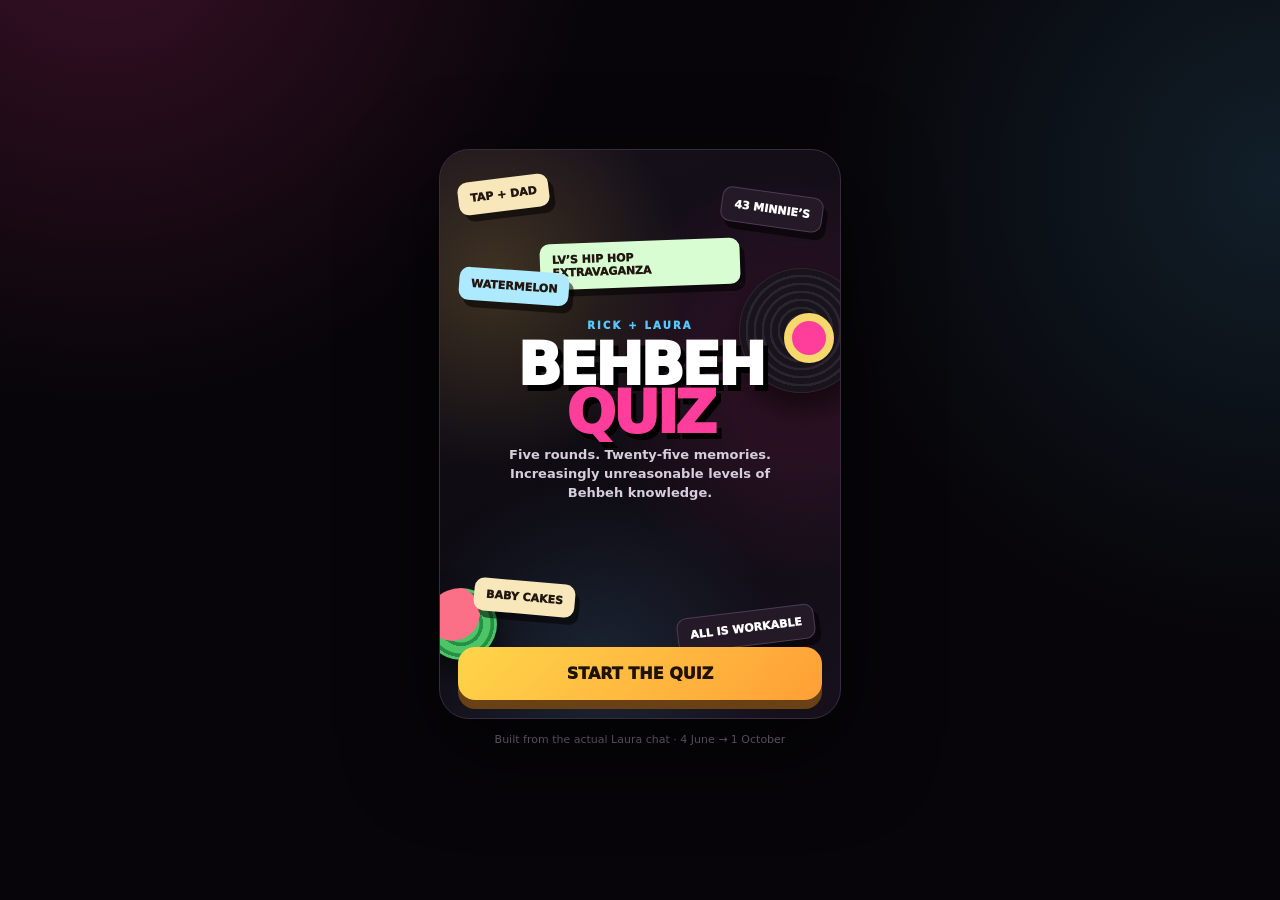
==== commit cad29fc9: "Polish quiz into five rounds with stronger transcript moments" ====
--- a/index.html
+++ b/index.html
@@ -5,7 +5,7 @@
 <meta name="viewport" content="width=device-width,initial-scale=1,viewport-fit=cover">
 <meta name="theme-color" content="#0d0911">
 <title>Rick & Laura — Behbeh Quiz</title>
-<script src="v10-bank.js"></script>
+<script src="v11-bank.js"></script>
 <style>
 :root{
  --bg:#0c0910;--panel:#15101a;--panel2:#1d1523;--ink:#18110d;--paper:#f4dfad;
@@ -142,6 +142,45 @@
  #quiz .feedback{grid-column:2;grid-row:5;margin:0}
  #quiz .next{grid-column:2;grid-row:6;margin:0}
 }
+
+/* V11 round structure + richer quiz states */
+.roundScreen{justify-content:center}
+.roundCard{position:relative;overflow:hidden;border:1px solid #45384e;border-radius:30px;padding:34px 24px 26px;background:
+ radial-gradient(circle at 82% 10%,rgba(255,62,156,.20),transparent 14rem),
+ radial-gradient(circle at 12% 90%,rgba(87,200,255,.14),transparent 14rem),
+ #151019;box-shadow:0 28px 80px #000b}
+.roundNo{font-size:11px;letter-spacing:.22em;font-weight:1000;color:var(--blue)}
+.roundCard h2{font-size:52px;line-height:.88;letter-spacing:-.055em;margin:12px 0 12px;text-transform:uppercase;text-shadow:4px 5px 0 #000}
+.roundCard p{margin:0 0 24px;color:#cfc4d2;line-height:1.5;font-size:13px;font-weight:750;max-width:330px}
+.roundBits{height:150px;position:relative;margin:4px -4px 26px;border-radius:22px;border:1px solid #372c3f;background:#0f0b13;overflow:hidden}
+.roundBits .rb{position:absolute;padding:9px 11px;border-radius:10px;background:#f4dfad;color:#20150f;font-size:10px;font-weight:1000;box-shadow:5px 7px 0 #0008}
+.roundBits .rb:nth-child(1){left:16px;top:18px;transform:rotate(-6deg)}
+.roundBits .rb:nth-child(2){right:18px;top:23px;transform:rotate(7deg);background:#d9fdd3}
+.roundBits .rb:nth-child(3){left:42px;bottom:20px;transform:rotate(4deg);background:#aeeaff}
+.roundBits .orb{position:absolute;right:82px;bottom:-40px;width:115px;height:115px;border-radius:50%;border:18px solid #ff3e9c33;box-shadow:0 0 0 12px #57c8ff18}
+.roundGo{width:100%;border:0;border-radius:16px;padding:16px;background:linear-gradient(135deg,var(--yellow),#ff9f36);font-weight:1000;color:#211305;box-shadow:0 8px 0 #6a4015}
+.roundGo:active{transform:translateY(3px);box-shadow:0 5px 0 #6a4015}
+
+.streak{justify-self:center;color:#ffdc62;font-size:10px;font-weight:1000;letter-spacing:.08em;opacity:.42;transition:.2s}
+.streak.hot{opacity:1;transform:scale(1.04)}
+.answer{position:relative;overflow:hidden}
+.answer.good:after,.answer.bad:after{position:absolute;right:9px;top:8px;width:24px;height:24px;border-radius:50%;display:grid;place-items:center;font-size:14px;font-weight:1000}
+.answer.good:after{content:"✓";background:#5ee690;color:#082512}
+.answer.bad:after{content:"×";background:#ff6680;color:#3b0711}
+.feedback{animation:feedbackIn .22s ease both}
+@keyframes feedbackIn{from{opacity:0;transform:translateY(7px)}to{opacity:1;transform:none}}
+
+.appCard{position:absolute;right:24px;top:18px;width:165px;height:100px;border-radius:18px;background:linear-gradient(155deg,#ff5aa7,#8c54ff);box-shadow:0 12px 30px #0009;padding:13px;color:white;transform:rotate(3deg)}
+.appCard .faces{display:flex;gap:6px;margin-bottom:9px}.appCard .face{width:27px;height:27px;border-radius:50%;background:#fff4;border:2px solid #fff7}.appCard b{display:block;font-size:12px}.appCard small{font-size:8px;font-weight:900;letter-spacing:.08em}
+.lieCard{position:absolute;right:20px;top:22px;width:165px;height:90px;background:#efe2bd;color:#26180f;border-radius:8px;transform:rotate(-3deg);box-shadow:0 12px 28px #0009;padding:14px;font-size:10px;font-weight:1000}
+.lieCard:after{content:"BULLSHIT?";position:absolute;right:9px;bottom:9px;border:4px solid #c52645;color:#c52645;padding:3px 6px;font-size:13px;transform:rotate(-8deg)}
+.keysArt{position:absolute;right:35px;top:24px;width:120px;height:95px}
+.keyRing{position:absolute;left:42px;top:4px;width:38px;height:38px;border:7px solid #ffd54a;border-radius:50%}
+.keyRing:after{content:"";position:absolute;left:12px;top:26px;width:9px;height:60px;background:#d2bd75;border-radius:5px;transform:rotate(18deg);box-shadow:24px 3px 0 #b6a055,-22px 6px 0 #ead58a}
+.keyRing:before{content:"";position:absolute;left:5px;top:70px;width:28px;height:12px;background:#d2bd75;clip-path:polygon(0 0,100% 0,100% 45%,70% 45%,70% 100%,48% 100%,48% 45%,0 45%)}
+.listCard{position:absolute;right:20px;top:18px;width:168px;height:102px;background:#f4dfad;color:#271a12;border-radius:8px;transform:rotate(2deg);box-shadow:0 12px 30px #0009;padding:13px 13px 10px}
+.listCard b{display:block;font-size:11px;margin-bottom:6px}.listCard span{display:block;font-size:9px;font-weight:900;line-height:1.65}.listCard span:before{content:"□";margin-right:6px;color:#c91b73}
+
 </style>
 </head>
 <body>
@@ -158,15 +197,26 @@
   <div class="coverTitle">
    <div class="kicker">RICK + LAURA</div>
    <h1>BEHBEH<br><span>QUIZ</span></h1>
-   <p>25 transcript-backed questions. Weird memories, actual callbacks, no giant badly-cropped filler photos.</p>
+   <p>Five rounds. Twenty-five memories. Increasingly unreasonable levels of Behbeh knowledge.</p>
   </div>
   <button class="start" id="startBtn">Start the quiz</button>
  </div>
- <div class="homeNote">Pure quiz build for now. Bonus games are benched until they earn their place.</div>
+ <div class="homeNote">Built from the actual Laura chat · 4 June → 1 October</div>
 </section>
 
+
+<section id="round" class="screen roundScreen">
+ <div class="roundCard">
+  <div class="roundNo" id="roundNo">ROUND 1 OF 5</div>
+  <h2 id="roundTitle">THE FIRST 72 HOURS</h2>
+  <p id="roundSub">First date, bad sleep and immediate music obsession.</p>
+  <div class="roundBits"><div class="rb" id="roundBit1">4 JUNE</div><div class="rb" id="roundBit2">WHATSAPP</div><div class="rb" id="roundBit3">NO NORMALITY</div><div class="orb"></div></div>
+  <button class="roundGo" id="roundGo">Start round</button>
+ </div>
+</section>
+
 <section id="quiz" class="screen">
- <div class="top"><span class="badge" id="qCount">1 / 25</span><div></div><span class="score" id="score">0</span></div>
+ <div class="top"><span class="badge" id="qCount">1 / 25</span><span class="streak" id="streak">STREAK 0</span><span class="score" id="score">0</span></div>
  <div class="progress"><i id="progress"></i></div>
  <div class="memoryScene" id="memoryScene"></div>
  <div class="qCard"><div class="qType" id="qType"></div><h2 id="question"></h2></div>
@@ -187,10 +237,24 @@
 </div>
 
 <script>
-const BANK=window.V10_BANK||[];
-let qi=0,score=0,locked=false;
+const BANK=window.V11_BANK||[];
+const ROUNDS=[
+ {title:"THE FIRST 72 HOURS",sub:"First date, bad sleep and immediate music obsession.",bits:["4 JUNE","WHATSAPP","RABBIT HOLES"]},
+ {title:"THE CAST EXPANDS",sub:"Dad. Fats. The Tap. Absolutely nobody providing useful context.",bits:["DAD’S BOOT","FATS FILES","THE TAP"]},
+ {title:"LANGUAGE HAS COLLAPSED",sub:"Minnie’s, baby cakes and a transport network built entirely from twats.",bits:["43 MINNIE’S","BABY CAKES","BEHBEH POLICY"]},
+ {title:"DOMESTIC ARCHAEOLOGY",sub:"Keys, sentimental sink tubs and increasingly experimental rent payments.",bits:["KEY THEFT","SINK TUB","RENT FROGS"]},
+ {title:"DEEP CUTS ONLY",sub:"No warm-up now. This is where casual observers get exposed.",bits:["KENDAL","MODGE + FLOM","BULLSHIT DETECTOR"]}
+];
+let qi=0,score=0,locked=false,streak=0,correct=0;
 const $=id=>document.getElementById(id);
 function show(id){document.querySelectorAll(".screen").forEach(x=>x.classList.remove("on"));$(id).classList.add("on")}
+function showRound(i){
+ const r=ROUNDS[i];$("roundNo").textContent="ROUND "+(i+1)+" OF "+ROUNDS.length;
+ $("roundTitle").textContent=r.title;$("roundSub").textContent=r.sub;
+ $("roundBit1").textContent=r.bits[0];$("roundBit2").textContent=r.bits[1];$("roundBit3").textContent=r.bits[2];
+ $("roundGo").textContent=i===0?"Start round":"Continue";
+ show("round");
+}
 function esc(s){return String(s??"").replace(/[&<>"']/g,c=>({"&":"&amp;","<":"&lt;",">":"&gt;",'"':"&quot;","'":"&#39;"}[c]))}
 function sceneHTML(q){
  const v=q.v||{},k=v.kind||"quote",label=esc(v.label||q.cat),sub=esc(v.sub||"");
@@ -219,7 +283,7 @@
  $("score").textContent=score.toLocaleString();
  $("progress").style.width=((qi/BANK.length)*100)+"%";
  $("memoryScene").innerHTML=sceneHTML(q);
- $("qType").textContent=q.type+" · "+q.cat;
+ $("qType").textContent="ROUND "+q.round+" · "+q.type+" · "+q.cat;
  $("question").textContent=q.q;
  $("feedback").classList.remove("on");$("nextBtn").classList.remove("on");
  const choices=shuffle(q.o.map((label,i)=>({label,correct:i===q.a})));
@@ -232,8 +296,9 @@
 function answer(button,q){
  if(locked)return;locked=true;const ok=button.dataset.correct==="1";
  [...$("answers").children].forEach(b=>{if(b.dataset.correct==="1")b.classList.add("good");else if(b===button&&!ok)b.classList.add("bad")});
- if(ok)score+=1000;$("score").textContent=score.toLocaleString();
- $("feedbackTitle").textContent=ok?"YES.":"NOPE.";
+ if(ok){correct++;streak++;score+=1000+Math.min(300,Math.max(0,streak-1)*100)}else{streak=0}
+ $("score").textContent=score.toLocaleString();$("streak").textContent="STREAK "+streak;$("streak").classList.toggle("hot",streak>=2);
+ $("feedbackTitle").textContent=ok?(streak>=4?"ON FIRE.":"YES."):"NOPE.";
  $("sourceDate").textContent=q.date+" · LAURA TRANSCRIPT";
  $("feedbackText").textContent=q.r;
  $("feedback").classList.add("on");$("nextBtn").classList.add("on");
@@ -243,7 +308,7 @@
 $("again").onclick=()=>show("home");
 function finish(){
  $("progress").style.width="100%";$("finalScore").textContent=score.toLocaleString();
- const correct=Math.round(score/1000),pct=Math.round((correct/BANK.length)*100);
+ const pct=Math.round((correct/BANK.length)*100);
  $("endCopy").textContent=correct+" / "+BANK.length+" right · "+pct+"%. This build is deliberately quiz-first: the transcript and the questions do the work.";
  show("end");
 }
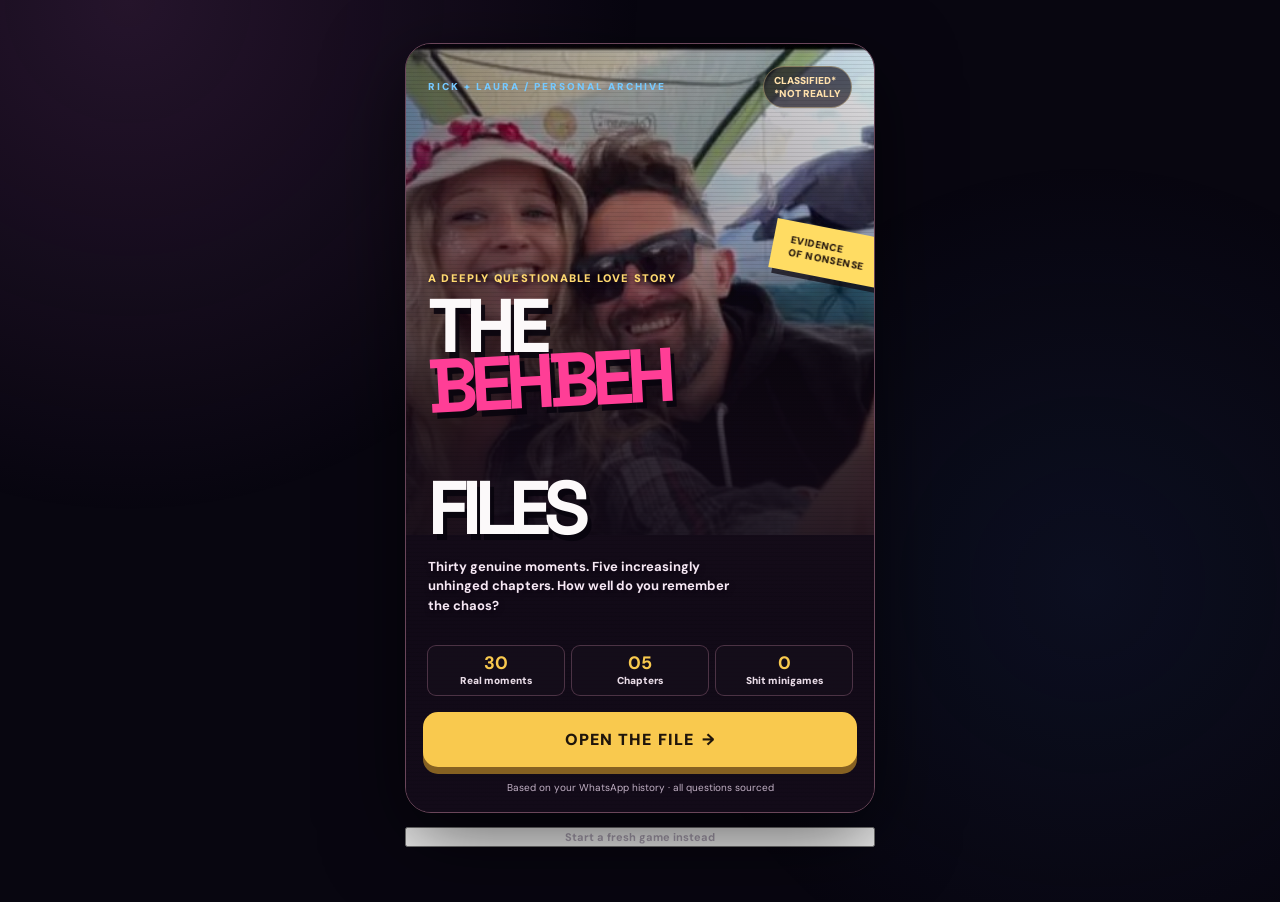
==== commit aa2cf82a: "Promote redesigned Behbeh Files to main playable quiz" ====
--- a/index.html
+++ b/index.html
@@ -3,315 +3,78 @@
 <head>
 <meta charset="utf-8">
 <meta name="viewport" content="width=device-width,initial-scale=1,viewport-fit=cover">
-<meta name="theme-color" content="#0d0911">
-<title>Rick & Laura — Behbeh Quiz</title>
-<script src="v11-bank.js"></script>
-<style>
-:root{
- --bg:#0c0910;--panel:#15101a;--panel2:#1d1523;--ink:#18110d;--paper:#f4dfad;
- --pink:#ff3e9c;--blue:#57c8ff;--yellow:#ffd54a;--green:#5ee690;--lav:#aa78ff;
- --muted:#9a8fa0;--line:#3d3045;--shadow:rgba(0,0,0,.48)
-}
-*{box-sizing:border-box}
-html,body{margin:0;min-height:100%;background:#070509;color:white;font-family:Inter,ui-sans-serif,system-ui,-apple-system,Segoe UI,Arial,sans-serif}
-button{font:inherit}
-body{background:
- radial-gradient(circle at 8% -10%,rgba(255,62,156,.20),transparent 31rem),
- radial-gradient(circle at 100% 20%,rgba(87,200,255,.13),transparent 29rem),
- #070509}
-.app{width:min(100%,430px);min-height:100dvh;margin:auto;position:relative;padding:max(12px,env(safe-area-inset-top)) 14px max(18px,env(safe-area-inset-bottom))}
-.screen{display:none;min-height:calc(100dvh - 30px)}
-.screen.on{display:flex;flex-direction:column}
-button{-webkit-tap-highlight-color:transparent}
-
-.home{justify-content:center}
-.cover{
- position:relative;min-height:570px;border:1px solid #372d3e;border-radius:30px;overflow:hidden;
- background:linear-gradient(155deg,#17101c,#0e0b12 58%,#17101c);box-shadow:0 30px 90px #000b
-}
-.cover:before{content:"";position:absolute;inset:-80px;background:
- radial-gradient(circle at 24% 28%,rgba(255,213,74,.18),transparent 12rem),
- radial-gradient(circle at 78% 42%,rgba(255,62,156,.17),transparent 13rem),
- radial-gradient(circle at 42% 82%,rgba(87,200,255,.12),transparent 12rem)}
-.coverTitle{position:absolute;z-index:5;left:22px;right:22px;top:170px;text-align:center}
-.kicker{font-size:10px;letter-spacing:.22em;font-weight:950;color:var(--blue)}
-.cover h1{margin:10px 0 8px;font-size:58px;line-height:.84;letter-spacing:-.055em;font-weight:1000;text-transform:uppercase;text-shadow:5px 6px 0 #000}
-.cover h1 span{color:var(--pink)}
-.cover p{margin:0 auto;max-width:300px;color:#d7cedb;font-size:13px;font-weight:750;line-height:1.45}
-.scrap{position:absolute;z-index:3;padding:10px 12px;border-radius:10px;background:#f8e7bb;color:#211710;font-size:11px;font-weight:1000;box-shadow:5px 7px 0 #0008;transform:rotate(var(--r))}
-.scrap.dark{background:#231927;color:white;border:1px solid #4d3b56}
-.s1{left:18px;top:28px;--r:-7deg}.s2{right:17px;top:42px;--r:8deg}.s3{left:34px;bottom:104px;--r:5deg}.s4{right:25px;bottom:72px;--r:-7deg}.s5{left:50%;top:91px;transform:translateX(-50%) rotate(-2deg);background:#d9fdd3}.s6{left:19px;top:120px;--r:4deg;background:#aeeaff}
-.vinyl{position:absolute;z-index:2;right:-24px;top:118px;width:125px;height:125px;border-radius:50%;background:repeating-radial-gradient(circle,#19131c 0 5px,#2c2430 6px 8px);box-shadow:0 18px 35px #000a}
-.vinyl:after{content:"";position:absolute;width:34px;height:34px;border-radius:50%;background:var(--pink);left:45px;top:45px;border:8px solid #f6d86c}
-.melon{position:absolute;z-index:2;width:72px;height:72px;border-radius:50%;left:-15px;bottom:58px;background:radial-gradient(circle at 38% 35%,#fb7087 0 42%,#fff0 43%),repeating-radial-gradient(circle,#4dc567 0 7px,#238f47 8px 11px);box-shadow:0 14px 28px #0009}
-.start{position:absolute;z-index:7;left:18px;right:18px;bottom:18px;border:0;border-radius:17px;padding:17px 18px;background:linear-gradient(135deg,var(--yellow),#ff9f36);color:#201203;font-weight:1000;text-transform:uppercase;box-shadow:0 9px 0 #6a4015}
-.start:active{transform:translateY(4px);box-shadow:0 5px 0 #6a4015}
-.homeNote{text-align:center;margin:14px 6px 0;color:#8f8594;font-size:11px}
-
-.top{display:grid;grid-template-columns:auto 1fr auto;gap:10px;align-items:center;margin-bottom:10px}
-.badge{border:1px solid #43364b;background:#151019;border-radius:999px;padding:8px 10px;font-size:11px;font-weight:950}
-.score{font-weight:1000;font-size:18px;text-align:right}
-.progress{height:7px;border-radius:99px;background:#211923;overflow:hidden;margin-bottom:12px}
-.progress i{height:100%;display:block;width:0;background:linear-gradient(90deg,var(--pink),var(--blue));transition:width .28s}
-
-.memoryScene{
- position:relative;height:132px;border:1px solid #3e3147;border-radius:22px;overflow:hidden;
- background:linear-gradient(155deg,#19131e,#100d14);box-shadow:0 14px 35px #0008;margin-bottom:12px
-}
-.memoryScene:after{content:"";position:absolute;inset:0;pointer-events:none;background:linear-gradient(180deg,transparent,rgba(0,0,0,.10))}
-.memDate{position:absolute;z-index:4;left:12px;top:10px;font-size:9px;letter-spacing:.13em;font-weight:1000;color:#b6aabc;background:#0b0810c7;border:1px solid #403546;border-radius:999px;padding:6px 8px}
-.memLabel{position:absolute;z-index:4;left:13px;bottom:11px;font-size:21px;font-weight:1000;letter-spacing:-.03em;text-shadow:2px 3px 0 #000}
-.memSub{position:absolute;z-index:4;right:12px;bottom:12px;max-width:155px;text-align:right;color:#d6cbd9;font-size:9px;line-height:1.25;font-weight:900;text-transform:uppercase;letter-spacing:.05em}
-.memBubble{position:absolute;left:46px;right:18px;top:26px;padding:13px 15px;border-radius:18px 18px 5px 18px;background:#d9fdd3;color:#172017;font-weight:800;font-size:13px;line-height:1.32;box-shadow:0 9px 25px #0008;transform:rotate(-1deg)}
-.memBubble small{display:block;margin-bottom:4px;color:#4c6e4a;font-size:9px;font-weight:1000}
-.disc{position:absolute;right:18px;top:-8px;width:116px;height:116px;border-radius:50%;background:repeating-radial-gradient(circle,#111 0 5px,#302736 6px 8px);box-shadow:0 15px 30px #0008}
-.disc:after{content:"";position:absolute;inset:41px;border-radius:50%;background:var(--pink);border:7px solid #f3cc55}
-.wave{position:absolute;left:17px;right:122px;top:38px;height:40px;background:repeating-linear-gradient(90deg,var(--blue) 0 3px,transparent 3px 8px);clip-path:polygon(0 48%,5% 35%,10% 66%,15% 20%,20% 78%,25% 42%,30% 56%,35% 15%,40% 86%,45% 37%,50% 64%,55% 24%,60% 76%,65% 40%,70% 58%,75% 28%,80% 71%,85% 43%,90% 54%,95% 37%,100% 49%,100% 58%,0 58%)}
-.bootShape{position:absolute;right:24px;top:37px;width:140px;height:68px;background:#382f3f;border:4px solid #65566d;border-radius:13px 13px 25px 25px;transform:skewX(-7deg)}
-.bootShape:before{content:"";position:absolute;left:13px;right:13px;top:-22px;height:29px;background:#211b26;border:4px solid #65566d;border-bottom:0;border-radius:18px 18px 0 0}
-.miniMelon{position:absolute;width:35px;height:35px;border-radius:50%;background:radial-gradient(circle,#f05b7b 0 48%,#38b85e 50%);border:3px solid #167139;z-index:3}
-.mm1{right:96px;top:26px}.mm2{right:61px;top:17px}.mm3{right:34px;top:35px}
-.pubSign{position:absolute;right:19px;top:24px;width:145px;height:76px;background:#1e5c43;border:5px solid #c39b58;border-radius:12px;box-shadow:0 10px 25px #0009;display:grid;place-items:center;text-align:center;font-size:14px;font-weight:1000;color:#ffe7ab;transform:rotate(2deg)}
-.pubSign:before,.pubSign:after{content:"";position:absolute;top:-19px;width:4px;height:20px;background:#b38a50}.pubSign:before{left:25px}.pubSign:after{right:25px}
-.ticket{position:absolute;right:20px;top:25px;width:170px;height:82px;background:#f6e8b8;color:#22160d;clip-path:polygon(0 0,92% 0,100% 50%,92% 100%,0 100%,6% 50%);padding:15px 23px;transform:rotate(-3deg);box-shadow:0 13px 30px #0009}
-.ticket b{font-size:25px}.ticket small{display:block;font-size:9px;font-weight:900;margin-top:4px}
-.barberPole{position:absolute;right:54px;top:13px;width:44px;height:106px;border-radius:24px;background:repeating-linear-gradient(145deg,#fff 0 13px,#ff4c6f 14px 26px,#fff 27px 39px,#5dc9ff 40px 52px);border:5px solid #d8d7df;box-shadow:0 10px 28px #0009}
-.tent{position:absolute;right:22px;bottom:10px;width:170px;height:95px;background:#a56cff;clip-path:polygon(50% 0,100% 100%,0 100%);filter:drop-shadow(0 12px 16px #0008)}
-.tent:after{content:"";position:absolute;left:50%;top:26px;width:3px;height:69px;background:#3f275f}
-.tape{position:absolute;right:80px;top:49px;width:75px;height:15px;background:var(--yellow);transform:rotate(-18deg);box-shadow:0 5px 10px #0007}
-.bus{position:absolute;top:42px;width:115px;height:55px;border-radius:12px;background:#ff3e9c;border:3px solid #ff9bcc;box-shadow:0 10px 20px #0008}
-.bus:before{content:"";position:absolute;left:12px;right:12px;top:9px;height:19px;background:repeating-linear-gradient(90deg,#c9edff 0 17px,#243442 18px 21px)}
-.bus:after{content:"●   ●";position:absolute;left:19px;bottom:-14px;color:#111;font-size:24px;letter-spacing:31px}
-.bus.one{left:14px}.bus.two{right:14px;background:#676270;border-color:#a19aa9}
-.arrow{position:absolute;left:50%;top:56px;transform:translateX(-50%);font-size:26px;font-weight:1000;color:var(--yellow)}
-.sun{position:absolute;right:28px;top:15px;width:70px;height:70px;border-radius:50%;background:#ffd54a;box-shadow:0 0 0 12px #ffd54a20}
-.postcard{position:absolute;right:58px;top:34px;width:150px;height:82px;background:#f4dfad;color:#271a12;border-radius:8px;transform:rotate(-5deg);box-shadow:0 12px 30px #0009;padding:14px;font-size:12px;font-weight:1000}
-.flowerArt{position:absolute;right:31px;top:20px;width:120px;height:95px}
-.stem{position:absolute;left:57px;top:38px;width:5px;height:58px;background:#4fb36c;transform:rotate(7deg)}
-.pet{position:absolute;width:38px;height:38px;border-radius:50% 50% 45% 45%;background:#ff6ca8;left:40px;top:17px;box-shadow:30px 8px 0 #ff7bb0,-25px 10px 0 #ff7bb0,5px -22px 0 #ff7bb0,7px 29px 0 #ff7bb0}
-.pet:after{content:"";position:absolute;left:10px;top:10px;width:18px;height:18px;border-radius:50%;background:#ffd54a}
-.doc{position:absolute;right:25px;top:19px;width:145px;height:98px;background:#f4dfad;color:#20150f;padding:16px 14px;border-radius:8px;transform:rotate(2deg);box-shadow:0 13px 30px #0008;border-top:11px solid #ff3e9c;font-size:10px;font-weight:1000}
-.tub{position:absolute;right:32px;top:42px;width:145px;height:65px;border:5px solid #d8c59d;border-radius:12px 12px 30px 30px;background:#f4e4bc;box-shadow:0 13px 25px #0009}
-.tub:before{content:"";position:absolute;left:25px;top:-31px;width:52px;height:35px;border-left:5px solid #bfb4a2;border-top:5px solid #bfb4a2;border-radius:20px 0 0 0}
-.house{position:absolute;right:30px;top:36px;width:130px;height:75px;background:#6f5a7b;clip-path:polygon(50% 0,100% 35%,100% 100%,0 100%,0 35%);box-shadow:0 13px 26px #0008}
-.house:after{content:"££";position:absolute;left:49px;top:36px;color:#ffd54a;font-size:25px;font-weight:1000}
-.quoteMark{position:absolute;right:25px;top:-9px;font-size:125px;line-height:1;font-family:Georgia,serif;color:#ffffff15}
-.friendPlate{position:absolute;right:20px;top:24px;width:150px;height:80px;background:#231927;border:2px solid #5c4967;border-radius:18px;display:grid;place-items:center;text-align:center;box-shadow:0 12px 30px #0008;font-size:27px;font-weight:1000;color:var(--yellow)}
-.drink{position:absolute;right:51px;top:19px;width:70px;height:95px;border-radius:8px 8px 24px 24px;border:4px solid #dff5ff;background:linear-gradient(#90da9f 0 72%,#cfe7d3 72%);box-shadow:0 12px 28px #0009}
-.drink:before{content:"";position:absolute;left:34px;top:-28px;width:5px;height:48px;background:#ff79a8;transform:rotate(13deg)}
-
-.qCard{position:relative;background:var(--paper);color:var(--ink);border-radius:18px;padding:17px 17px 18px;margin:0 3px 13px;box-shadow:6px 7px 0 #745229,0 16px 35px #0008}
-.qCard:before{content:"";position:absolute;top:-7px;left:25px;width:56px;height:14px;background:#d7bf82;opacity:.9;transform:rotate(-5deg)}
-.qType{font-size:10px;font-weight:1000;color:#c91b73;letter-spacing:.10em;text-transform:uppercase}
-.qCard h2{font-size:21px;line-height:1.18;margin:7px 0 0;letter-spacing:-.025em}
-.answers{display:grid;grid-template-columns:1fr 1fr;gap:9px}
-.answer{min-height:78px;border:2px solid #3e3345;border-radius:16px;background:#17121a;color:white;padding:12px;text-align:left;font-weight:850;line-height:1.2;box-shadow:0 8px 18px #0005;transition:.15s}
-.answer:active{transform:translateY(2px)}
-.answer.good{background:#12351f;border-color:#5ee690}
-.answer.bad{background:#401521;border-color:#ff6680}
-.feedback{display:none;margin-top:11px;padding:13px 14px;border-radius:16px;background:#17121a;border:1px solid #44374b}
-.feedback.on{display:block}
-.feedbackTop{display:flex;justify-content:space-between;gap:10px;align-items:center}
-.feedback strong{font-size:20px}.sourceDate{font-size:9px;color:#a699aa;font-weight:1000;letter-spacing:.08em}
-.feedback p{margin:5px 0 0;color:#d8cedb;font-size:12px;line-height:1.42}
-.next{display:none;width:100%;margin-top:10px;border:0;border-radius:14px;padding:14px;background:var(--pink);color:#250013;font-weight:1000}
-.next.on{display:block}
-
-.end{justify-content:center;text-align:center}
-.endCard{border:1px solid #3d3145;background:#151019;border-radius:28px;padding:28px 21px;box-shadow:0 28px 80px #0009}
-.endIcon{width:150px;height:150px;margin:0 auto 17px;border-radius:30px;background:
- radial-gradient(circle at 28% 30%,#ffd54a 0 12%,transparent 13%),
- radial-gradient(circle at 72% 28%,#ff3e9c 0 13%,transparent 14%),
- radial-gradient(circle at 50% 68%,#57c8ff 0 15%,transparent 16%),
- linear-gradient(145deg,#2b2030,#16101b);border:1px solid #4d3e56;display:grid;place-items:center;font-size:54px;font-weight:1000}
-.end h2{font-size:38px;line-height:.95;margin:0 0 8px}.finalScore{font-size:64px;font-weight:1000;color:var(--yellow)}
-.end p{color:#a99dab;font-size:12px;line-height:1.4}
-.again{width:100%;border:0;border-radius:15px;padding:15px;background:linear-gradient(135deg,var(--yellow),#ff9f36);font-weight:1000;color:#211305}
-
-@media (max-height:760px){
- .memoryScene{height:112px}.qCard{padding:14px 15px 15px}.qCard h2{font-size:19px}.answer{min-height:67px;padding:10px}.cover{min-height:535px}
-}
-@media (orientation:landscape) and (max-height:600px){
- .app{width:100%;max-width:1080px;height:100dvh;min-height:0;overflow:hidden;padding:8px 14px}
- .screen{height:100%;min-height:0}
- #quiz.on{display:grid;grid-template-columns:minmax(0,.9fr) minmax(0,1.1fr);grid-template-rows:auto 7px auto 1fr auto auto;gap:8px 14px}
- #quiz .top,#quiz .progress{grid-column:1/-1}
- #quiz .memoryScene{grid-column:1;grid-row:3/7;height:auto;margin:0}
- #quiz .qCard{grid-column:2;grid-row:3;margin:0}
- #quiz .answers{grid-column:2;grid-row:4;align-content:start}
- #quiz .feedback{grid-column:2;grid-row:5;margin:0}
- #quiz .next{grid-column:2;grid-row:6;margin:0}
-}
-
-/* V11 round structure + richer quiz states */
-.roundScreen{justify-content:center}
-.roundCard{position:relative;overflow:hidden;border:1px solid #45384e;border-radius:30px;padding:34px 24px 26px;background:
- radial-gradient(circle at 82% 10%,rgba(255,62,156,.20),transparent 14rem),
- radial-gradient(circle at 12% 90%,rgba(87,200,255,.14),transparent 14rem),
- #151019;box-shadow:0 28px 80px #000b}
-.roundNo{font-size:11px;letter-spacing:.22em;font-weight:1000;color:var(--blue)}
-.roundCard h2{font-size:52px;line-height:.88;letter-spacing:-.055em;margin:12px 0 12px;text-transform:uppercase;text-shadow:4px 5px 0 #000}
-.roundCard p{margin:0 0 24px;color:#cfc4d2;line-height:1.5;font-size:13px;font-weight:750;max-width:330px}
-.roundBits{height:150px;position:relative;margin:4px -4px 26px;border-radius:22px;border:1px solid #372c3f;background:#0f0b13;overflow:hidden}
-.roundBits .rb{position:absolute;padding:9px 11px;border-radius:10px;background:#f4dfad;color:#20150f;font-size:10px;font-weight:1000;box-shadow:5px 7px 0 #0008}
-.roundBits .rb:nth-child(1){left:16px;top:18px;transform:rotate(-6deg)}
-.roundBits .rb:nth-child(2){right:18px;top:23px;transform:rotate(7deg);background:#d9fdd3}
-.roundBits .rb:nth-child(3){left:42px;bottom:20px;transform:rotate(4deg);background:#aeeaff}
-.roundBits .orb{position:absolute;right:82px;bottom:-40px;width:115px;height:115px;border-radius:50%;border:18px solid #ff3e9c33;box-shadow:0 0 0 12px #57c8ff18}
-.roundGo{width:100%;border:0;border-radius:16px;padding:16px;background:linear-gradient(135deg,var(--yellow),#ff9f36);font-weight:1000;color:#211305;box-shadow:0 8px 0 #6a4015}
-.roundGo:active{transform:translateY(3px);box-shadow:0 5px 0 #6a4015}
-
-.streak{justify-self:center;color:#ffdc62;font-size:10px;font-weight:1000;letter-spacing:.08em;opacity:.42;transition:.2s}
-.streak.hot{opacity:1;transform:scale(1.04)}
-.answer{position:relative;overflow:hidden}
-.answer.good:after,.answer.bad:after{position:absolute;right:9px;top:8px;width:24px;height:24px;border-radius:50%;display:grid;place-items:center;font-size:14px;font-weight:1000}
-.answer.good:after{content:"✓";background:#5ee690;color:#082512}
-.answer.bad:after{content:"×";background:#ff6680;color:#3b0711}
-.feedback{animation:feedbackIn .22s ease both}
-@keyframes feedbackIn{from{opacity:0;transform:translateY(7px)}to{opacity:1;transform:none}}
-
-.appCard{position:absolute;right:24px;top:18px;width:165px;height:100px;border-radius:18px;background:linear-gradient(155deg,#ff5aa7,#8c54ff);box-shadow:0 12px 30px #0009;padding:13px;color:white;transform:rotate(3deg)}
-.appCard .faces{display:flex;gap:6px;margin-bottom:9px}.appCard .face{width:27px;height:27px;border-radius:50%;background:#fff4;border:2px solid #fff7}.appCard b{display:block;font-size:12px}.appCard small{font-size:8px;font-weight:900;letter-spacing:.08em}
-.lieCard{position:absolute;right:20px;top:22px;width:165px;height:90px;background:#efe2bd;color:#26180f;border-radius:8px;transform:rotate(-3deg);box-shadow:0 12px 28px #0009;padding:14px;font-size:10px;font-weight:1000}
-.lieCard:after{content:"BULLSHIT?";position:absolute;right:9px;bottom:9px;border:4px solid #c52645;color:#c52645;padding:3px 6px;font-size:13px;transform:rotate(-8deg)}
-.keysArt{position:absolute;right:35px;top:24px;width:120px;height:95px}
-.keyRing{position:absolute;left:42px;top:4px;width:38px;height:38px;border:7px solid #ffd54a;border-radius:50%}
-.keyRing:after{content:"";position:absolute;left:12px;top:26px;width:9px;height:60px;background:#d2bd75;border-radius:5px;transform:rotate(18deg);box-shadow:24px 3px 0 #b6a055,-22px 6px 0 #ead58a}
-.keyRing:before{content:"";position:absolute;left:5px;top:70px;width:28px;height:12px;background:#d2bd75;clip-path:polygon(0 0,100% 0,100% 45%,70% 45%,70% 100%,48% 100%,48% 45%,0 45%)}
-.listCard{position:absolute;right:20px;top:18px;width:168px;height:102px;background:#f4dfad;color:#271a12;border-radius:8px;transform:rotate(2deg);box-shadow:0 12px 30px #0009;padding:13px 13px 10px}
-.listCard b{display:block;font-size:11px;margin-bottom:6px}.listCard span{display:block;font-size:9px;font-weight:900;line-height:1.65}.listCard span:before{content:"□";margin-right:6px;color:#c91b73}
-
-</style>
+<meta name="theme-color" content="#090710">
+<meta name="description" content="The Behbeh Files: a very personal, very questionable Rick and Laura quiz.">
+<title>The Behbeh Files · Rick + Laura</title>
+<link rel="stylesheet" href="reborn.css?v=20261021">
+<script src="v5-assets.js"></script>
+<script src="reborn-questions.js?v=20261021"></script>
+<script src="reborn-app.js?v=20261021" defer></script>
 </head>
 <body>
-<div class="app">
-<section id="home" class="screen home on">
+<main id="app">
+<section id="home" class="screen home active" aria-label="Home">
  <div class="cover">
-  <div class="scrap s1">TAP + DAD</div>
-  <div class="scrap dark s2">43 MINNIE’S</div>
-  <div class="scrap s3">BABY CAKES</div>
-  <div class="scrap dark s4">ALL IS WORKABLE</div>
-  <div class="scrap s5">LV’S HIP HOP EXTRAVAGANZA</div>
-  <div class="scrap s6">WATERMELON</div>
-  <div class="vinyl"></div><div class="melon"></div>
+  <div class="coverPhoto"><img id="coverImage" alt="Rick and Laura together" /></div>
+  <div class="coverScan"></div>
+  <div class="coverTop"><span class="eyebrow">RICK + LAURA / PERSONAL ARCHIVE</span><span>CLASSIFIED*<br>*NOT REALLY</span></div>
+  <div class="coverSticker">EVIDENCE<br>OF NONSENSE</div>
   <div class="coverTitle">
-   <div class="kicker">RICK + LAURA</div>
-   <h1>BEHBEH<br><span>QUIZ</span></h1>
-   <p>Five rounds. Twenty-five memories. Increasingly unreasonable levels of Behbeh knowledge.</p>
+   <p class="slogan">A deeply questionable love story</p>
+   <h1>THE<br><em>BEHBEH</em><br>FILES</h1>
+   <p>Thirty genuine moments. Five increasingly unhinged chapters. How well do you remember the chaos?</p>
   </div>
-  <button class="start" id="startBtn">Start the quiz</button>
+  <div class="coverBottom">
+   <div class="coverFacts"><div><b>30</b>Real moments</div><div><b>05</b>Chapters</div><div><b>0</b>Shit minigames</div></div>
+   <button class="btn yellow" id="startBtn" type="button">OPEN THE FILE <span aria-hidden="true">→</span></button>
+   <small>Based on your WhatsApp history · all questions sourced</small>
+  </div>
  </div>
- <div class="homeNote">Built from the actual Laura chat · 4 June → 1 October</div>
+ <button class="homelink" id="newBtn" type="button" hidden>Start a fresh game instead</button>
 </section>
 
-
-<section id="round" class="screen roundScreen">
- <div class="roundCard">
-  <div class="roundNo" id="roundNo">ROUND 1 OF 5</div>
-  <h2 id="roundTitle">THE FIRST 72 HOURS</h2>
-  <p id="roundSub">First date, bad sleep and immediate music obsession.</p>
-  <div class="roundBits"><div class="rb" id="roundBit1">4 JUNE</div><div class="rb" id="roundBit2">WHATSAPP</div><div class="rb" id="roundBit3">NO NORMALITY</div><div class="orb"></div></div>
-  <button class="roundGo" id="roundGo">Start round</button>
+<section id="act" class="screen act" aria-label="Chapter introduction">
+ <div class="actCard" id="actCard" data-number="01">
+  <div class="actCounter" id="actCounter">CHAPTER 01 / 05</div>
+  <h2 id="actTitle">BEFORE THE <span>BEHBEH</span></h2>
+  <p id="actText">The first drinks, the first messages, the first signs that nothing normal was about to happen.</p>
+  <div class="actMotifs" id="actMotifs"><span>4 JUNE</span><span>FIRST PINT</span><span>RABBIT HOLE</span></div>
+  <button class="btn yellow" id="actGo" type="button">LET'S SEE THE EVIDENCE →</button>
+  <div class="actFoot" id="actFoot">Six questions in this chapter</div>
  </div>
 </section>
 
-<section id="quiz" class="screen">
- <div class="top"><span class="badge" id="qCount">1 / 25</span><span class="streak" id="streak">STREAK 0</span><span class="score" id="score">0</span></div>
- <div class="progress"><i id="progress"></i></div>
- <div class="memoryScene" id="memoryScene"></div>
- <div class="qCard"><div class="qType" id="qType"></div><h2 id="question"></h2></div>
- <div class="answers" id="answers"></div>
- <div class="feedback" id="feedback"><div class="feedbackTop"><strong id="feedbackTitle"></strong><span class="sourceDate" id="sourceDate"></span></div><p id="feedbackText"></p></div>
- <button class="next" id="nextBtn">Next question</button>
+<section id="quiz" class="screen" aria-label="Quiz question">
+ <div class="qTop">
+  <button class="exit" id="exitBtn" aria-label="Return to home" type="button">←</button>
+  <div class="caseIndex" id="caseIndex">FILE 001 / 030 <small id="caseCategory">ORIGIN STORY</small></div>
+  <div class="scoreBlock"><b id="score">0</b><small id="streak">0 STREAK</small></div>
+ </div>
+ <div class="progress" aria-label="Progress"><span id="progressFill"></span></div>
+ <div class="stage" id="stage" aria-label="Question evidence"></div>
+ <div class="prompt"><div class="qType" id="qType">EXHIBIT A · FIRST IMPRESSIONS</div><h2 id="promptText">Question loading</h2></div>
+ <div class="hintText" id="hintText">Select your answer</div>
+ <div class="options" id="options"></div>
+ <button class="submit" id="submitBtn" type="button" hidden disabled>CHECK EVIDENCE</button>
+ <div class="answerPanel" id="answerPanel" aria-live="polite">
+  <div class="headline" id="answerHead">YES.</div>
+  <p id="answerExplain"></p>
+  <div class="source" id="answerSource"></div>
+  <button class="btn" id="nextBtn" type="button">NEXT CASE →</button>
+ </div>
+ <div class="footerHint">THE BEHBEH FILES · ALL INCIDENTS ARE REAL UNLESS LABELLED BULLSHIT</div>
 </section>
 
-<section id="end" class="screen end">
- <div class="endCard">
-  <div class="endIcon">25</div>
-  <h2>Behbeh knowledge checked.</h2>
-  <div class="finalScore" id="finalScore">0</div>
-  <p id="endCopy"></p>
-  <button class="again" id="again">Play again</button>
+<section id="results" class="screen results" aria-label="Results">
+ <div class="resultCard">
+  <div class="eyebrow">THE FINAL REPORT</div>
+  <div class="giant" id="finalCount">0/30</div>
+  <h2 id="finalTitle">THE JURY HAS DECIDED.</h2>
+  <p id="finalCopy">You've survived the archive.</p>
+  <div class="resultStats"><span id="finalPoints">0 PTS</span><span id="finalStreak">BEST STREAK: 0</span></div>
+  <button class="btn yellow" id="againBtn" type="button">PLAY IT AGAIN →</button>
  </div>
 </section>
-</div>
-
-<script>
-const BANK=window.V11_BANK||[];
-const ROUNDS=[
- {title:"THE FIRST 72 HOURS",sub:"First date, bad sleep and immediate music obsession.",bits:["4 JUNE","WHATSAPP","RABBIT HOLES"]},
- {title:"THE CAST EXPANDS",sub:"Dad. Fats. The Tap. Absolutely nobody providing useful context.",bits:["DAD’S BOOT","FATS FILES","THE TAP"]},
- {title:"LANGUAGE HAS COLLAPSED",sub:"Minnie’s, baby cakes and a transport network built entirely from twats.",bits:["43 MINNIE’S","BABY CAKES","BEHBEH POLICY"]},
- {title:"DOMESTIC ARCHAEOLOGY",sub:"Keys, sentimental sink tubs and increasingly experimental rent payments.",bits:["KEY THEFT","SINK TUB","RENT FROGS"]},
- {title:"DEEP CUTS ONLY",sub:"No warm-up now. This is where casual observers get exposed.",bits:["KENDAL","MODGE + FLOM","BULLSHIT DETECTOR"]}
-];
-let qi=0,score=0,locked=false,streak=0,correct=0;
-const $=id=>document.getElementById(id);
-function show(id){document.querySelectorAll(".screen").forEach(x=>x.classList.remove("on"));$(id).classList.add("on")}
-function showRound(i){
- const r=ROUNDS[i];$("roundNo").textContent="ROUND "+(i+1)+" OF "+ROUNDS.length;
- $("roundTitle").textContent=r.title;$("roundSub").textContent=r.sub;
- $("roundBit1").textContent=r.bits[0];$("roundBit2").textContent=r.bits[1];$("roundBit3").textContent=r.bits[2];
- $("roundGo").textContent=i===0?"Start round":"Continue";
- show("round");
-}
-function esc(s){return String(s??"").replace(/[&<>"']/g,c=>({"&":"&amp;","<":"&lt;",">":"&gt;",'"':"&quot;","'":"&#39;"}[c]))}
-function sceneHTML(q){
- const v=q.v||{},k=v.kind||"quote",label=esc(v.label||q.cat),sub=esc(v.sub||"");
- const common='<div class="memDate">'+esc(q.date||"TRANSCRIPT")+'</div><div class="memLabel">'+label+'</div><div class="memSub">'+sub+'</div>';
- if(k==="chat")return common+'<div class="memBubble"><small>'+esc(v.who||"WhatsApp")+'</small>'+esc(v.text||"")+'</div>';
- if(k==="music")return common+'<div class="wave"></div><div class="disc"></div>';
- if(k==="boot")return common+'<div class="bootShape"></div><div class="miniMelon mm1"></div><div class="miniMelon mm2"></div><div class="miniMelon mm3"></div>';
- if(k==="pub")return common+'<div class="pubSign">'+label.replace(/ /g,"<br>")+'</div>';
- if(k==="train")return common+'<div class="ticket"><b>43 MINNIE’S</b><small>ARRIVAL: NOT SOON ENOUGH</small></div>';
- if(k==="barber")return common+'<div class="barberPole"></div>';
- if(k==="festival")return common+'<div class="tent"></div><div class="tape"></div>';
- if(k==="bus")return common+'<div class="bus one"></div><div class="arrow">→</div><div class="bus two"></div>';
- if(k==="holiday")return common+'<div class="sun"></div><div class="postcard">WEALTHY<br>LITTLE<br>PIGS</div>';
- if(k==="flower")return common+'<div class="flowerArt"><div class="stem"></div><div class="pet"></div></div>';
- if(k==="document")return common+'<div class="doc">STATUS: APPROVED<br><br>MR BERLONDE<br>OFFICIAL BEHBEH ADMIN</div>';
- if(k==="tub")return common+'<div class="tub"></div>';
- if(k==="house")return common+'<div class="house"></div>';
- if(k==="drink")return common+'<div class="drink"></div>';
- if(k==="friend")return common+'<div class="friendPlate">'+label+'</div>';
- return common+'<div class="quoteMark">“</div>';
-}
-function shuffle(a){for(let i=a.length-1;i>0;i--){const j=Math.floor(Math.random()*(i+1));[a[i],a[j]]=[a[j],a[i]]}return a}
-function render(){
- const q=BANK[qi];if(!q){finish();return}locked=false;
- $("qCount").textContent=(qi+1)+" / "+BANK.length;
- $("score").textContent=score.toLocaleString();
- $("progress").style.width=((qi/BANK.length)*100)+"%";
- $("memoryScene").innerHTML=sceneHTML(q);
- $("qType").textContent="ROUND "+q.round+" · "+q.type+" · "+q.cat;
- $("question").textContent=q.q;
- $("feedback").classList.remove("on");$("nextBtn").classList.remove("on");
- const choices=shuffle(q.o.map((label,i)=>({label,correct:i===q.a})));
- const box=$("answers");box.innerHTML="";
- choices.forEach(c=>{
-  const b=document.createElement("button");b.className="answer";b.textContent=c.label;b.dataset.correct=c.correct?"1":"0";
-  b.onclick=()=>answer(b,q);box.appendChild(b);
- });
-}
-function answer(button,q){
- if(locked)return;locked=true;const ok=button.dataset.correct==="1";
- [...$("answers").children].forEach(b=>{if(b.dataset.correct==="1")b.classList.add("good");else if(b===button&&!ok)b.classList.add("bad")});
- if(ok){correct++;streak++;score+=1000+Math.min(300,Math.max(0,streak-1)*100)}else{streak=0}
- $("score").textContent=score.toLocaleString();$("streak").textContent="STREAK "+streak;$("streak").classList.toggle("hot",streak>=2);
- $("feedbackTitle").textContent=ok?(streak>=4?"ON FIRE.":"YES."):"NOPE.";
- $("sourceDate").textContent=q.date+" · LAURA TRANSCRIPT";
- $("feedbackText").textContent=q.r;
- $("feedback").classList.add("on");$("nextBtn").classList.add("on");
-}
-$("nextBtn").onclick=()=>{qi++;if(qi>=BANK.length)finish();else render()};
-$("startBtn").onclick=()=>{qi=0;score=0;show("quiz");render()};
-$("again").onclick=()=>show("home");
-function finish(){
- $("progress").style.width="100%";$("finalScore").textContent=score.toLocaleString();
- const pct=Math.round((correct/BANK.length)*100);
- $("endCopy").textContent=correct+" / "+BANK.length+" right · "+pct+"%. This build is deliberately quiz-first: the transcript and the questions do the work.";
- show("end");
-}
-</script>
+</main>
 </body>
 </html>
--- a/reborn.css
+++ b/reborn.css
@@ -0,0 +1,59 @@
+
+@import url('https://fonts.googleapis.com/css2?family=DM+Sans:wght@400;500;600;700;800;900&family=Space+Grotesk:wght@400;500;600;700&display=swap');
+:root{--bg:#090710;--surface:#17111f;--surface2:#24192b;--cream:#fff1cb;--hot:#ff3e96;--sun:#f9c94e;--mint:#73eead;--blue:#76c9ff;--lilac:#b78cff;--line:#47364e;--text:#fcf9fa;--muted:#afa1b7}
+*{box-sizing:border-box}html,body{margin:0;min-height:100%;background:#080610;color:var(--text)}body{font-family:'DM Sans',system-ui,-apple-system,sans-serif;overflow-x:hidden}button{font:inherit;cursor:pointer;-webkit-tap-highlight-color:transparent}button:focus-visible{outline:3px solid var(--sun);outline-offset:3px}svg{display:block}p,h1,h2,h3{margin:0}img{display:block}
+body:before{content:"";position:fixed;inset:0;background:radial-gradient(circle at 10% 0%,#60306355,transparent 35%),radial-gradient(circle at 85% 65%,#192e583b,transparent 34%);pointer-events:none}
+#app{width:min(100%,480px);margin:auto;min-height:100svh;padding:max(12px,env(safe-area-inset-top)) 15px max(25px,env(safe-area-inset-bottom));position:relative}
+.screen{display:none;min-height:calc(100svh - 35px)}.screen.active{display:flex;flex-direction:column;animation:pageIn .32s both}
+@keyframes pageIn{from{opacity:0;transform:translateY(9px)}to{opacity:1;transform:translateY(0)}}
+.eyebrow{text-transform:uppercase;letter-spacing:.2em;font-weight:900;font-size:10px;color:var(--blue)}
+.btn{display:flex;align-items:center;justify-content:center;gap:8px;width:100%;border:0;border-radius:15px;padding:17px;background:var(--hot);color:white;text-transform:uppercase;font-weight:900;letter-spacing:.07em;box-shadow:0 7px 0 #7b1850;transition:transform .15s,box-shadow .15s}.btn:active{transform:translateY(4px);box-shadow:0 3px 0 #7b1850}.btn:disabled{opacity:.45;cursor:default}.btn.yellow{background:var(--sun);color:#1f150b;box-shadow:0 7px 0 #866122}.btn.yellow:active{box-shadow:0 3px 0 #866122}
+.screen.home{justify-content:center}.cover{position:relative;min-height:min(770px,calc(100svh - 46px));border:1px solid #6a465a;overflow:hidden;border-radius:26px;background:#20131f;box-shadow:0 25px 80px #0009}
+.coverPhoto{position:absolute;inset:0;background:#372430;overflow:hidden}.coverPhoto img{width:100%;height:64%;object-fit:cover;object-position:center 44%;filter:saturate(.94) contrast(1.05);transform:none}
+.coverPhoto:after{content:"";position:absolute;inset:0;background:linear-gradient(180deg,#0806101a 0%,#130b194a 24%,#110916d6 54%,#100916f5 75%,#130b19 100%),linear-gradient(90deg,#160b2166,transparent)}
+.coverScan{position:absolute;inset:0;pointer-events:none;opacity:.18;background:repeating-linear-gradient(0deg,transparent 0 3px,#000 4px 4px)}
+.coverTop{position:absolute;top:22px;left:22px;right:22px;display:flex;align-items:center;justify-content:space-between}.coverTop span:last-child{font-size:10px;font-weight:1000;color:#ffe0ac;border:1px solid #f6d89a66;border-radius:99px;padding:7px 10px;background:#100c18a3}
+.coverTitle{position:absolute;left:22px;right:18px;top:34%;transform:translateY(-10%)}.coverTitle .slogan{font-size:11px;font-weight:900;text-transform:uppercase;letter-spacing:.11em;color:#ffd970;margin:0 0 10px}.coverTitle h1{font-family:'Space Grotesk',Impact,sans-serif;font-weight:900;font-size:clamp(55px,14.6vw,76px);letter-spacing:-.092em;line-height:.8;text-transform:uppercase;text-shadow:4px 6px #07040ddd}.coverTitle h1 em{font-style:normal;color:var(--hot);display:block;transform:rotate(-3deg);transform-origin:left}.coverTitle p{font-size:13px;line-height:1.48;color:#f6e8f4;max-width:310px;margin-top:18px;font-weight:700;text-shadow:1px 2px 5px #100715}
+.coverSticker{position:absolute;right:-8px;top:24%;background:#ffdc63;color:#23160e;padding:12px 17px;transform:rotate(11deg);font-size:10px;font-weight:1000;text-transform:uppercase;letter-spacing:.04em;box-shadow:4px 5px #100a12bb}
+.coverBottom{position:absolute;left:17px;right:17px;bottom:18px}.coverFacts{display:grid;grid-template-columns:1fr 1fr 1fr;gap:6px;margin:0 4px 16px}.coverFacts div{padding:8px 6px;border-radius:9px;background:#160e1bc9;border:1px solid #bc819d55;text-align:center;font-size:10px;font-weight:900;color:#e9dce7}.coverFacts b{display:block;color:var(--sun);font-size:18px;line-height:1.1}.coverBottom small{display:block;text-align:center;margin-top:14px;font-size:10px;color:#c2b1c5}
+.homelink{display:block;text-align:center;margin:14px 0 0;color:#a9a0b0;font-weight:700;font-size:11px}
+
+.act{justify-content:center}.actCard{min-height:560px;display:flex;flex-direction:column;justify-content:center;padding:24px 23px;border:1px solid #6d4568;border-radius:28px;background:radial-gradient(circle at 91% 5%,#ff3e962b,transparent 55%),linear-gradient(145deg,#23162b,#100c16);box-shadow:0 25px 80px #0007;position:relative;overflow:hidden}
+.actCard:before{content:attr(data-number);position:absolute;right:-4px;top:-75px;font-family:'Space Grotesk',sans-serif;font-size:280px;line-height:1;font-weight:900;letter-spacing:-.1em;color:#ffffff0a}
+.actCounter{color:var(--mint);font-size:11px;font-weight:900;letter-spacing:.22em;z-index:1}.actCard h2{position:relative;font-family:'Space Grotesk',sans-serif;font-size:clamp(46px,10vw,63px);line-height:.93;letter-spacing:-.06em;text-transform:uppercase;margin:18px 0 15px;z-index:1}
+.actCard h2 span{display:block;color:var(--hot)}.actCard p{color:#cbbfd0;max-width:320px;line-height:1.55;font-size:14px;font-weight:700;z-index:1}
+.actMotifs{display:flex;gap:7px;flex-wrap:wrap;margin:25px 0 33px}.actMotifs span{padding:8px 10px;border:1px solid #735a7c;background:#271a30;border-radius:9px;color:#ecdcea;font-size:10px;font-weight:900;transform:rotate(-2deg)}.actMotifs span:nth-child(2){transform:rotate(3deg);background:#302038}.actMotifs span:nth-child(3){transform:rotate(-3deg);background:#32283c}
+.actCard .btn{position:relative;z-index:1}.actCard .actFoot{font-size:10px;color:#ab9ab2;text-align:center;margin-top:17px;font-weight:700}
+.qTop{display:grid;grid-template-columns:auto 1fr auto;align-items:center;gap:8px;margin:2px 1px 12px}.exit{background:#1e1524;color:white;border:1px solid var(--line);border-radius:12px;width:42px;height:38px;font-size:18px;font-weight:900}.caseIndex{text-align:center;font-size:11px;font-weight:900;letter-spacing:.11em;color:#c7b9d0}.caseIndex small{font-size:9px;color:#857990;display:block;margin-top:2px}.scoreBlock{text-align:right;min-width:82px}.scoreBlock b{font-size:19px;font-weight:900;color:#f8d77f}.scoreBlock small{display:block;color:#ac9eb2;font-size:9px;font-weight:800}
+.progress{height:5px;background:#282030;border-radius:99px;overflow:hidden;margin:0 1px 15px}.progress>span{display:block;height:100%;width:0;background:linear-gradient(90deg,#ff428e,#f7bf61,#7dcdff);border-radius:99px;transition:width .4s cubic-bezier(.2,.8,.2,1)}
+.stage{position:relative;min-height:236px;max-height:310px;flex:0 0 clamp(236px,31svh,310px);border-radius:22px;border:1px solid #655071;background:#17111c;overflow:hidden;box-shadow:0 18px 45px #0008;margin-bottom:13px;isolation:isolate}
+.stage:before{content:"";position:absolute;inset:0;z-index:-1;background:radial-gradient(circle at 5% 80%,#6934524b,transparent 52%),radial-gradient(circle at 94% 13%,#38738c31,transparent 49%),repeating-linear-gradient(140deg,transparent 0 39px,#ffffff06 40px 41px)}
+.stageTop{position:absolute;z-index:5;top:12px;left:14px;right:14px;display:flex;justify-content:space-between;align-items:center;pointer-events:none}.fileLabel{font-size:9px;font-weight:900;letter-spacing:.12em;padding:6px 9px;background:#100b16db;border:1px solid #725f7b;border-radius:100px;color:#ffdc83}.fileDate{font-size:10px;letter-spacing:.07em;font-weight:900;color:#c1b7c7;text-shadow:0 2px 5px black}
+.stageBottom{position:absolute;bottom:12px;left:15px;z-index:6;font-size:10px;font-weight:900;letter-spacing:.14em;color:#ded1e6;text-shadow:0 3px 8px black}
+.photoBg{position:absolute;inset:0}.photoBg img{height:100%;width:100%;object-fit:cover;object-position:center 44%;filter:contrast(1.04) saturate(.82)}.photoBg:after{content:"";position:absolute;inset:0;background:linear-gradient(90deg,#0b0812d9,transparent 87%),linear-gradient(0deg,#0b0812dd,transparent 70%)}
+.photoBig{position:absolute;left:19px;top:71px;max-width:65%;font-weight:900;font-family:'Space Grotesk',sans-serif;font-size:clamp(28px,8vw,40px);line-height:1.02;letter-spacing:-.065em;text-shadow:0 4px 15px #08030d}.photoBig mark{display:block;background:none;color:var(--sun);font-size:18px;font-family:'DM Sans',sans-serif;letter-spacing:.02em;margin-top:8px}
+.chatStage{position:absolute;inset:42px 14px 29px;display:flex;flex-direction:column;justify-content:center;gap:7px}.bubble{align-self:flex-start;max-width:92%;background:#302939;color:#f5f1f4;padding:10px 13px 9px;border-radius:14px 14px 14px 4px;font-size:13px;line-height:1.35;font-weight:700;box-shadow:0 5px 13px #0005}.bubble.out{align-self:flex-end;background:#20493b;border-radius:14px 14px 4px 14px}.bubble .sender{display:block;font-size:10px;font-weight:900;margin-bottom:3px;color:#f6a9d3}.bubble.out .sender{color:#9ff0b9}.bubble.mystery{background:#46354e}.bubble.mystery .sender{color:#ffdc83}
+.vinylStage{position:absolute;inset:0}.record{position:absolute;width:220px;height:220px;right:-23px;top:22px;border-radius:50%;background:repeating-radial-gradient(circle,#18151b 0 4px,#2e2832 5px 6px,#151318 7px 11px);box-shadow:0 16px 32px #000a, inset 0 0 0 4px #4a424c;animation:turntable 14s linear infinite}.record:before{content:"";position:absolute;inset:75px;border-radius:50%;background:var(--hot);border:13px solid #f2c761}.record:after{content:"";position:absolute;left:105px;top:105px;width:9px;height:9px;background:#131217;border-radius:50%}@keyframes turntable{to{transform:rotate(360deg)}}
+.musicType{position:absolute;top:82px;left:19px;width:52%;font-size:27px;font-weight:900;letter-spacing:-.065em;line-height:1.04;text-shadow:2px 3px 6px #000}.musicType small{display:block;font-size:11px;letter-spacing:.04em;color:#fedb7b;margin-bottom:5px}
+.receiptStage{position:absolute;top:35px;bottom:16px;left:23px;right:23px;background:#f7eccc;color:#1e1720;transform:rotate(-1deg);box-shadow:6px 9px 0 #0007;clip-path:polygon(0 0,100% 0,100% 93%,97% 100%,91% 94%,85% 100%,78% 94%,72% 100%,65% 94%,58% 100%,50% 94%,43% 100%,36% 94%,28% 100%,20% 94%,13% 100%,6% 94%,0 99%)}
+.receiptInner{padding:14px 19px;font-family:ui-monospace,SFMono-Regular,Menlo,monospace}.receiptInner .brand{font-weight:1000;font-size:16px;letter-spacing:-.04em;text-align:center}.receiptInner .date{display:block;text-align:center;font-size:9px;margin:5px 0 11px;color:#6f5a64}.receiptInner .rline{font-size:11px;font-weight:800;border-bottom:1px dashed #8f8180;padding:6px 0;display:flex;justify-content:space-between}.receiptInner .rline span:last-child{color:#bf2073}.receiptInner .stamp{margin:10px auto 0;width:max-content;padding:4px 9px;border:3px solid #d02572;color:#d02572;font-size:16px;font-weight:1000;transform:rotate(-7deg)}
+.caseStage{position:absolute;left:23px;right:23px;top:36px;bottom:15px;background:#e9debb;color:#281f1b;border-radius:3px;transform:rotate(-1deg);box-shadow:6px 8px 0 #0008;padding:20px 18px}.caseStage:before{content:"";position:absolute;top:-8px;left:40px;width:64px;height:18px;background:#b98e4b9e;transform:rotate(-4deg)}.caseStage h3{font-family:'Space Grotesk',sans-serif;font-size:22px;line-height:1;text-transform:uppercase;letter-spacing:-.07em;max-width:65%}.caseStage p{font:700 12px/1.5 'DM Sans',sans-serif;max-width:75%;margin-top:12px}.caseStage .caseStamp{position:absolute;right:10px;bottom:15px;border:4px solid #d53277;color:#d53277;padding:6px 8px;font-size:18px;font-weight:1000;transform:rotate(-12deg)}
+.scriptStage{position:absolute;top:35px;bottom:16px;left:22px;right:22px;background:#f8f5ed;color:#191519;border-radius:3px;transform:rotate(1deg);padding:18px 23px;box-shadow:6px 8px 0 #0008;font:12px/1.55 ui-monospace,SFMono-Regular,monospace}.scriptStage b{display:block;text-align:center;font-size:14px;margin-bottom:12px}.scriptStage em{font-style:normal;display:block;margin-top:7px;text-align:center;font-weight:bold}.scriptStage p{margin-top:9px}
+.travelStage{position:absolute;left:20px;right:20px;top:45px;bottom:29px}.ticket{position:absolute;inset:18px 5px 13px;background:#f3e7c6;color:#211921;border-radius:12px;transform:rotate(-2deg);padding:20px;box-shadow:5px 7px 0 #0009}.ticket:after{content:"";position:absolute;right:33%;top:0;bottom:0;border-left:2px dashed #b3a2a5}.ticket .code{font-weight:1000;font-size:10px;letter-spacing:.14em;color:#bd2a73}.ticket .route{font-size:30px;font-weight:1000;line-height:1;margin-top:15px;max-width:60%}.ticket .tag{font-size:11px;font-weight:900;color:#766873;margin-top:9px}
+.postStage{position:absolute;inset:40px 20px 20px;border:2px solid #e6d1a9;background:linear-gradient(135deg,#2d88a0,#6abbb2 50%,#f5c87c 51%,#eaa86c);transform:rotate(-2deg);box-shadow:5px 8px 0 #0008;color:#fff2e3}.postStage .holiday{font-family:Georgia,serif;font-style:italic;font-size:34px;line-height:1;position:absolute;left:17px;top:38px;text-shadow:0 3px 9px #0006;max-width:77%}.postStage small{position:absolute;right:13px;bottom:10px;font-size:10px;letter-spacing:.1em;font-weight:1000;color:#432526}
+.arcadeStage{position:absolute;inset:44px 16px 21px;border:2px solid #4562aa;border-radius:14px;background:repeating-linear-gradient(45deg,#1e2440 0 23px,#252c49 23px 46px);box-shadow:inset 0 0 0 7px #1a1b30,0 9px 20px #0008}.arcadeStage .arcTitle{position:absolute;top:24px;left:0;right:0;text-align:center;font-family:'Space Grotesk',sans-serif;font-weight:1000;font-size:33px;letter-spacing:-.07em;text-shadow:3px 4px #a82873;color:#ffe884}.arcadeStage .arcSub{position:absolute;bottom:20px;left:15px;right:15px;text-align:center;background:#0a0a18df;border:2px solid var(--mint);font-size:11px;font-weight:1000;padding:7px;color:var(--mint);transform:rotate(-2deg)}
+.evidenceStage{position:absolute;top:43px;bottom:20px;left:29px;right:29px;background:#e0d4b7;color:#2f2428;transform:rotate(1.5deg);box-shadow:6px 8px 0 #0008;padding:16px 18px}.evidenceStage h3{font-size:20px;font-weight:1000;line-height:1.02;letter-spacing:-.055em;margin-bottom:12px}.evidenceStage .check{font-size:11px;line-height:1.55;font-weight:850}.evidenceStage .check:before{content:"☐ ";color:#be2374}.evidenceStage .eStamp{position:absolute;right:13px;bottom:12px;border:3px solid #c1327b;color:#c1327b;padding:4px 6px;font-size:13px;font-weight:1000;transform:rotate(-9deg)}
+.festivalBg{position:absolute;inset:0}.festivalBg img{width:100%;height:100%;object-fit:cover;filter:brightness(.62) saturate(.9)}.festivalBg:after{content:"";position:absolute;inset:0;background:linear-gradient(90deg,#10091d9c,transparent),linear-gradient(0deg,#08040bce,transparent 65%)}.festivalTitle{position:absolute;left:20px;top:95px;font-family:'Space Grotesk',sans-serif;font-size:31px;font-weight:1000;line-height:.95;letter-spacing:-.06em;max-width:240px;text-shadow:0 5px 14px black}
+.timelineStage{position:absolute;inset:46px 25px 30px;display:flex;flex-direction:column;justify-content:center;gap:19px}.timelineStage div{height:2px;background:#d2ab6380;position:relative}.timelineStage div:after{content:"";position:absolute;left:0;top:-7px;width:17px;height:17px;border-radius:50%;background:var(--sun);border:3px solid #552a35}.timelineStage b{display:block;color:#fbd47d;font-size:12px;letter-spacing:.12em;transform:translateY(-19px);padding-left:27px}
+.prompt{position:relative;background:var(--cream);border-radius:14px;color:#21151b;padding:16px 16px 18px;margin:0 3px 13px;box-shadow:5px 6px 0 #694429,0 13px 30px #0007}.prompt:before{content:"";position:absolute;top:-8px;left:24px;width:60px;height:16px;background:#d9bf7bba;transform:rotate(-5deg)}.prompt .qType{font-size:10px;letter-spacing:.11em;text-transform:uppercase;font-weight:1000;color:#b82876}.prompt h2{font-family:'Space Grotesk',sans-serif;font-weight:900;font-size:clamp(19px,5.3vw,24px);line-height:1.15;letter-spacing:-.035em;margin-top:7px}
+.hintText{font-size:11px;color:#a699ab;margin-bottom:9px;text-align:center;font-weight:750}
+.options{display:grid;grid-template-columns:1fr 1fr;gap:9px}.options.vertical{grid-template-columns:1fr}.option{position:relative;min-height:74px;border-radius:14px;border:1.5px solid #604e67;background:#201729;color:#fff9fd;text-align:left;padding:13px;font-size:clamp(12px,3.55vw,14px);font-weight:800;line-height:1.25;box-shadow:0 4px 0 #07050a;transition:transform .14s,border-color .14s,background .14s}.option:active{transform:translateY(2px)}.option.correct{background:#15402c;border-color:#73eead}.option.incorrect{background:#512037;border-color:#ff749c}.option.selected{background:#393058;border-color:var(--sun);box-shadow:inset 0 0 0 1px var(--sun)}.option.selected:after{content:attr(data-rank);position:absolute;top:-8px;right:-7px;background:var(--sun);color:#24130e;font-size:11px;font-weight:1000;width:24px;height:24px;border-radius:50%;display:grid;place-items:center}.option.answered{opacity:.65}.option.correct:before{content:"✓ ";color:var(--mint)}.option.incorrect:before{content:"× ";color:#ffa4be}
+.submit{width:100%;margin-top:10px;border:1px solid var(--sun);border-radius:13px;background:#3b2a22;color:var(--sun);padding:12px;font-weight:900;letter-spacing:.07em;text-transform:uppercase}.submit:disabled{opacity:.4}
+.answerPanel{display:none;margin-top:13px;border:1px solid #67536f;border-radius:14px;background:#211829;padding:15px;animation:pageIn .2s both}.answerPanel.visible{display:block}.answerPanel .headline{font-family:'Space Grotesk',sans-serif;font-size:23px;font-weight:900;letter-spacing:-.04em;color:var(--mint)}.answerPanel.wrong .headline{color:#ffa1b5}.answerPanel p{font-size:12px;color:#e2d3e6;font-weight:600;line-height:1.5;margin-top:6px}.source{margin-top:9px;font-size:10px;letter-spacing:.07em;color:#ae93ba;font-weight:800}
+.answerPanel .btn{margin-top:13px;font-size:13px;padding:14px}
+.footerHint{display:block;text-align:center;color:#786b7f;font-size:10px;margin:13px 0 2px;font-weight:700}
+.results{justify-content:center}.resultCard{border:1px solid #655070;border-radius:26px;background:radial-gradient(circle at 10% 10%,#62265257,transparent 50%),#1c1524;text-align:center;padding:34px 20px;box-shadow:0 25px 60px #0008}.resultCard .giant{font-family:'Space Grotesk',sans-serif;font-size:80px;line-height:1;letter-spacing:-.085em;color:var(--sun);font-weight:1000}.resultCard h2{font-family:'Space Grotesk',sans-serif;font-size:37px;line-height:.97;letter-spacing:-.06em;text-transform:uppercase;margin:11px 0}.resultCard p{color:#c8b9d0;font-size:13px;line-height:1.5;margin-bottom:24px}.resultStats{display:flex;gap:7px;justify-content:center;margin:14px 0 24px}.resultStats span{font-size:11px;font-weight:900;border:1px solid #71577a;padding:8px 11px;border-radius:100px}
+@media(max-height:770px){.stage{flex-basis:clamp(215px,28svh,270px);min-height:215px}.prompt{padding:13px 14px 14px}.options .option{min-height:65px;padding:11px}.cover{min-height:calc(100svh - 38px)}}
+@media(max-width:355px){.stage{min-height:200px;flex-basis:205px}.bubble{font-size:11px;padding:8px}.prompt h2{font-size:19px}.option{min-height:66px}}
+@media(min-width:700px){#app{width:500px}}
+@media(prefers-reduced-motion:reduce){*,*:before,*:after{animation:none!important;transition:none!important;scroll-behavior:auto!important}}
